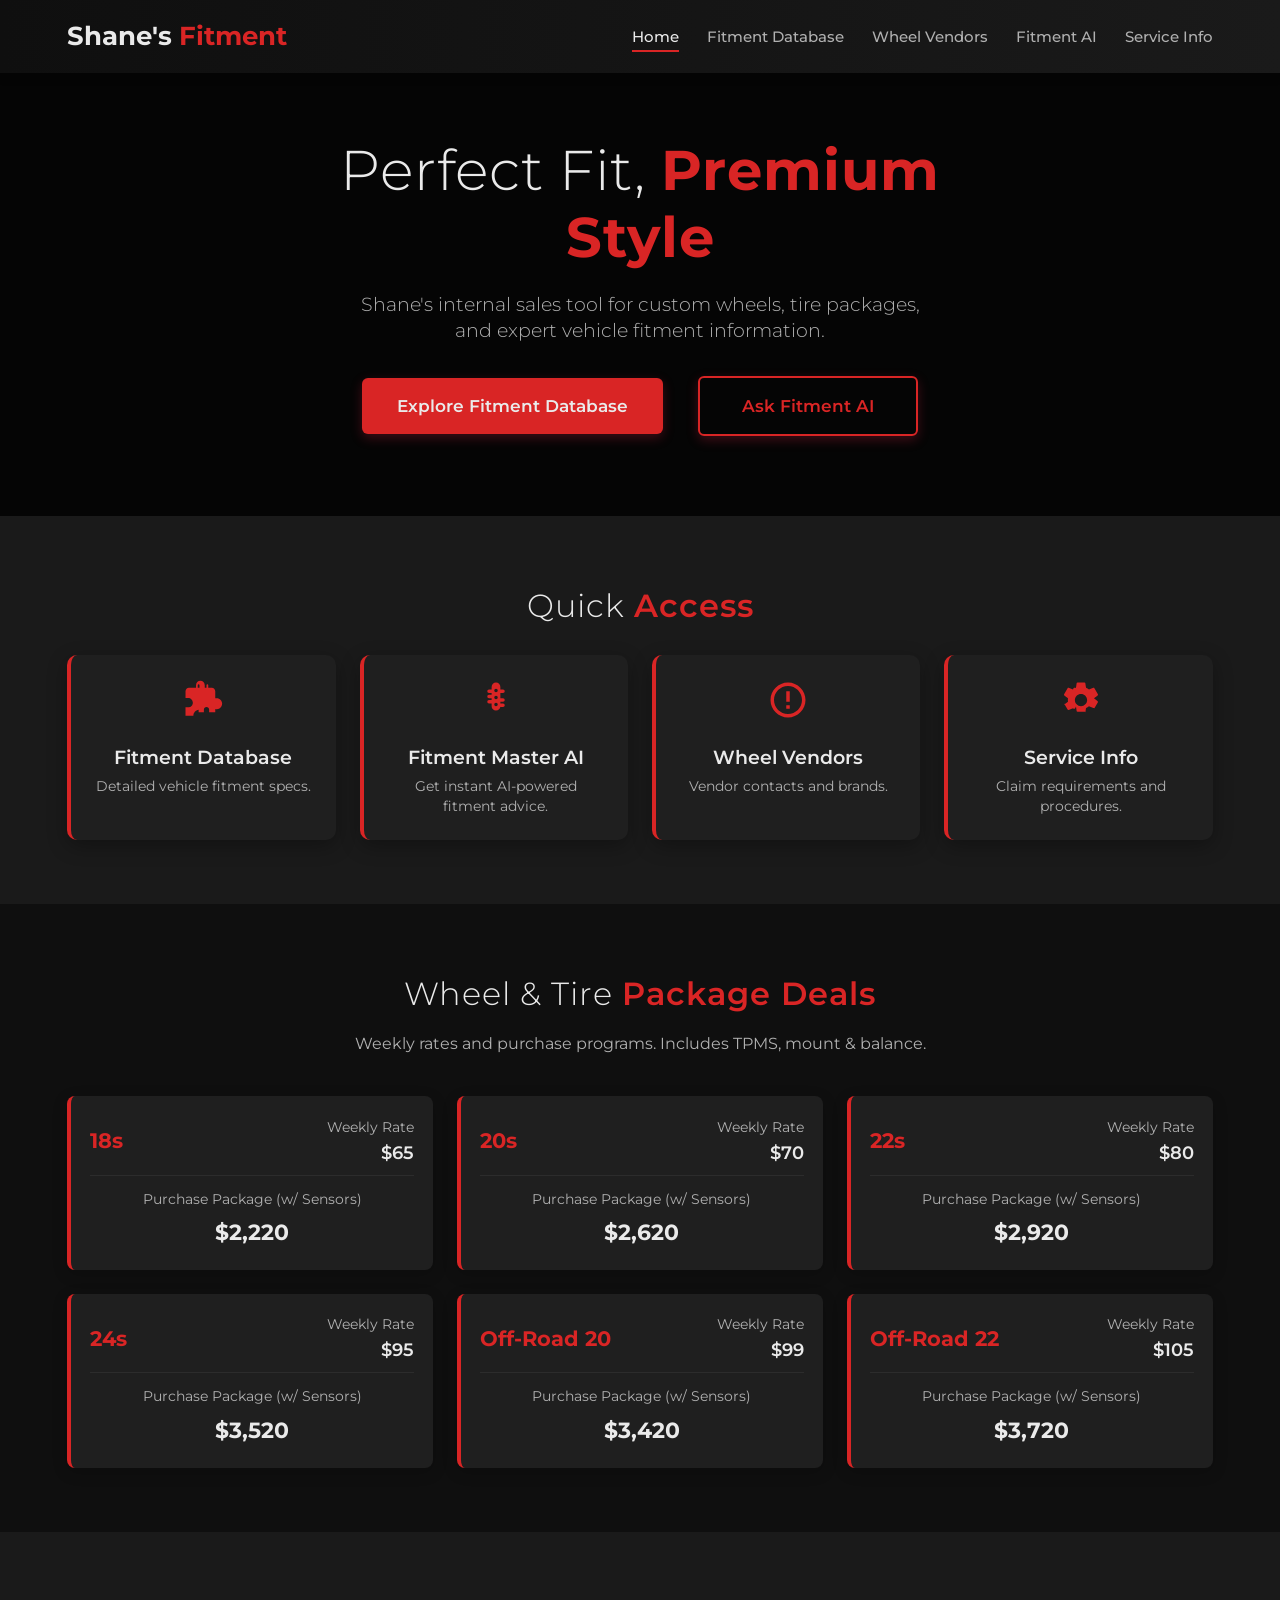
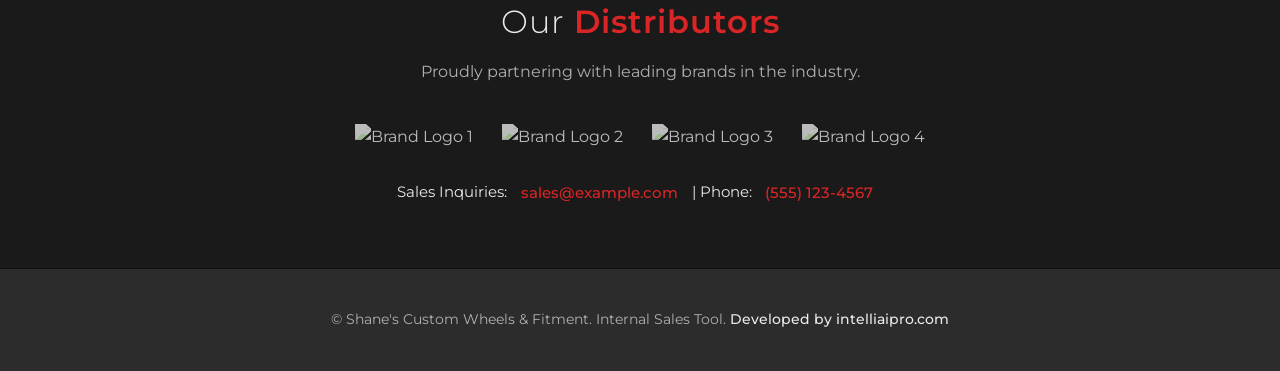
==== index.html @ bfd61de4 "Update index.html" ====
<!DOCTYPE html>
<html lang="en">
<head>
    <meta charset="UTF-8">
    <meta name="viewport" content="width=device-width, initial-scale=1.0">
    <title>Shane's Custom Wheels & Fitment</title>
    <meta name="description" content="Internal tool for Shane's sales team. Quick access to wheel and tire fitment data, package deals, and distributor information.">
    <link href="https://fonts.googleapis.com/css2?family=Montserrat:wght@300;400;500;600;700&display=swap" rel="stylesheet">
<style>
:root {
    --black-primary: #0F0F0F;
    --black-secondary: #1A1A1A;
    --black-tertiary: #2C2C2C;
    --black-card: #1F1F1F;
    --black-hover: #383838;
    --text-primary: #EAEAEA;
    --text-secondary: #B0B0B0;
    --accent-red: #D92525;
    --accent-red-hover: #F04040;
    --overlay-dark: rgba(0, 0, 0, 0.65);
    --spacing-unit: 1rem;
}

* {
    margin: 0;
    padding: 0;
    box-sizing: border-box;
    -webkit-tap-highlight-color: transparent;
}

html {
    scroll-behavior: smooth;
}

body {
    background-color: var(--black-primary);
    color: var(--text-primary);
    font-family: 'Montserrat', 'Segoe UI', sans-serif;
    line-height: 1.6;
    font-size: 18px; /* Increased base font size for mobile */
    padding-bottom: 90px; /* More space for bigger mobile nav */
}

.container {
    width: 92%;
    max-width: 1200px;
    margin: 0 auto;
    padding: 0 var(--spacing-unit);
}

/* --- Enhanced Mobile Navigation --- */
.app-nav {
    display: none;
    background: linear-gradient(to right, var(--black-primary), var(--black-secondary));
    padding: var(--spacing-unit) 0;
    box-shadow: 0 2px 10px rgba(0,0,0,0.3);
    position: sticky;
    top: 0;
    z-index: 1000;
}
.app-nav .container {
    display: flex;
    justify-content: space-between;
    align-items: center;
}
.nav-logo {
    font-size: calc(var(--spacing-unit) * 1.6);
    font-weight: 700;
    color: var(--text-primary);
    text-decoration: none;
}
.nav-logo span {
    color: var(--accent-red);
}
.nav-links a {
    color: var(--text-secondary);
    text-decoration: none;
    margin-left: calc(var(--spacing-unit) * 1.2);
    font-weight: 500;
    padding-bottom: 0.25rem;
    transition: color 0.3s ease, border-color 0.3s ease;
    border-bottom: 2px solid transparent;
    font-size: calc(var(--spacing-unit) * 1);
}
.nav-links a:hover, .nav-links a.active-nav-link {
    color: var(--text-primary);
    border-bottom: 2px solid var(--accent-red);
}

/* Enhanced Mobile Bottom Navigation */
.mobile-bottom-nav {
    position: fixed;
    bottom: 0;
    left: 0;
    right: 0;
    background-color: var(--black-secondary);
    box-shadow: 0 -2px 15px rgba(0,0,0,0.4);
    display: flex;
    justify-content: space-around;
    padding: 0.8rem 0; /* Increased padding */
    z-index: 1000;
}
.mobile-bottom-nav a {
    flex-grow: 1;
    text-align: center;
    padding: 0.8rem 0.2rem; /* Increased padding */
    color: var(--text-secondary);
    text-decoration: none;
    font-size: 0.75rem; /* Increased font size */
    display: flex;
    flex-direction: column;
    align-items: center;
    transition: color 0.2s ease, transform 0.2s ease;
    font-weight: 500;
}
.mobile-bottom-nav a svg {
    width: 28px; /* Increased icon size */
    height: 28px;
    margin-bottom: 0.3rem; /* Increased margin */
    fill: currentColor;
}
.mobile-bottom-nav a.active-nav-link {
    color: var(--accent-red);
    transform: translateY(-2px);
}
.mobile-bottom-nav a:active {
    transform: scale(0.95);
}

/* --- Page Content Wrappers --- */
.page-content {
    display: none;
    animation: fadeInPage 0.5s ease-out;
}
.page-content.active-page {
    display: block;
}
@keyframes fadeInPage {
    from { opacity: 0; transform: translateY(10px); }
    to { opacity: 1; transform: translateY(0); }
}

/* --- Enhanced Page Headers --- */
.page-header-generic {
    padding: calc(var(--spacing-unit) * 2.5) 0 calc(var(--spacing-unit) * 2);
    text-align: center;
    background-color: var(--black-secondary);
    border-bottom: 1px solid var(--black-tertiary);
}
.page-header-generic h1 {
    font-size: calc(var(--spacing-unit) * 2); /* Increased size */
    font-weight: 600;
    margin-bottom: calc(var(--spacing-unit) * 0.8);
    line-height: 1.2;
}
.page-header-generic h1 span { 
    color: var(--accent-red); 
}
.page-header-generic p {
    font-size: calc(var(--spacing-unit) * 1.1); /* Increased size */
    color: var(--text-secondary);
    max-width: 600px;
    margin: 0 auto;
    line-height: 1.5;
}

/* --- Home Page --- */
.hero-section {
    background: var(--overlay-dark);
    color: var(--text-primary);
    text-align: center;
    padding: calc(var(--spacing-unit) * 4) var(--spacing-unit) calc(var(--spacing-unit) * 5);
    position: relative;
    display: flex;
    flex-direction: column;
    align-items: center;
    justify-content: center;
}
.hero-content { 
    position: relative; 
    z-index: 2; 
    max-width: 600px; 
}
.hero-title {
    font-size: calc(var(--spacing-unit) * 2.2); /* Increased */
    font-weight: 300; 
    margin-bottom: calc(var(--spacing-unit) * 1.2);
    letter-spacing: 1px; 
    line-height: 1.2;
}
.hero-title span { 
    font-weight: 700; 
    color: var(--accent-red); 
}
.hero-subtitle {
    font-size: calc(var(--spacing-unit) * 1.1); /* Increased */
    margin-bottom: calc(var(--spacing-unit) * 2);
    color: var(--text-secondary); 
    font-weight: 300;
    line-height: 1.4;
}
.hero-cta-group {
    display: flex;
    flex-direction: column;
    gap: calc(var(--spacing-unit) * 1.2);
    margin-top: calc(var(--spacing-unit) * 1.5);
    align-items: center; 
}
.hero-cta-button {
    background-color: var(--accent-red); 
    color: var(--text-primary);
    padding: calc(var(--spacing-unit) * 1.1) calc(var(--spacing-unit) * 2.2); /* Increased */
    text-decoration: none; 
    border-radius: 6px;
    font-size: calc(var(--spacing-unit) * 1.1); /* Increased */
    font-weight: 600;
    transition: background-color 0.3s ease, transform 0.2s ease;
    display: inline-block; 
    box-shadow: 0 4px 12px rgba(196, 30, 58, 0.3);
    min-width: 250px; /* Increased */
    min-height: 52px; /* Added min height for easier tapping */
    display: flex;
    align-items: center;
    justify-content: center;
}
.hero-cta-button:hover { 
    background-color: var(--accent-red-hover); 
    transform: translateY(-2px); 
}
.hero-cta-button-alt {
    background-color: transparent;
    border: 2px solid var(--accent-red);
    color: var(--accent-red);
}
.hero-cta-button-alt:hover {
    background-color: var(--accent-red);
    color: var(--text-primary);
}

.home-section {
    padding: calc(var(--spacing-unit) * 3) 0; /* Increased */
    background-color: var(--black-primary);
}
.home-section:nth-child(even) { 
    background-color: var(--black-secondary); 
}

.home-section-title {
    text-align: center;
    font-size: calc(var(--spacing-unit) * 1.8); /* Increased */
    font-weight: 300;
    margin-bottom: calc(var(--spacing-unit) * 0.8); 
    color: var(--text-primary);
    letter-spacing: 1px;
}
.home-section-title span { 
    color: var(--accent-red); 
    font-weight: 600; 
}
.home-section-subtitle {
    text-align: center; 
    font-size: calc(var(--spacing-unit) * 1); /* Increased */
    color: var(--text-secondary); 
    max-width: 700px;
    margin: 0 auto calc(var(--spacing-unit) * 2.5) auto; 
    line-height: 1.5;
}

/* Home Page Quick Links Cards Section */
.home-cards-container {
    display: grid;
    grid-template-columns: 1fr; 
    gap: calc(var(--spacing-unit) * 1.2); /* Increased */
    margin-top: calc(var(--spacing-unit) * 1.5);
}
.home-feature-card {
    display: flex;
    flex-direction: column;
    align-items: center;
    text-align: center;
    background-color: var(--black-card);
    padding: calc(var(--spacing-unit) * 1.5); /* Increased */
    border-radius: 10px; /* Increased border radius */
    text-decoration: none;
    color: var(--text-primary);
    box-shadow: 0 6px 20px rgba(0,0,0,0.3); /* Enhanced shadow */
    transition: transform 0.3s ease, box-shadow 0.3s ease;
    border-left: 4px solid var(--accent-red); 
    min-height: 140px; /* Added min height for consistency */
}
.home-feature-card:hover {
    transform: translateY(-6px);
    box-shadow: 0 12px 30px rgba(0,0,0,0.4);
}
.home-card-icon {
    margin-bottom: calc(var(--spacing-unit) * 1); 
}
.home-card-icon svg {
    width: 42px; /* Increased */
    height: 42px;
    fill: var(--accent-red);
}
.home-feature-card h3 {
    font-size: calc(var(--spacing-unit) * 1.15); /* Increased */
    font-weight: 600;
    margin-bottom: calc(var(--spacing-unit) * 0.4);
    line-height: 1.3;
}
.home-feature-card p {
    font-size: calc(var(--spacing-unit) * 0.95); /* Increased */
    color: var(--text-secondary);
    line-height: 1.4;
}

/* --- Mobile-First Package Deals Cards --- */
.package-deals-container {
    display: grid;
    grid-template-columns: 1fr;
    gap: calc(var(--spacing-unit) * 1);
    margin-top: calc(var(--spacing-unit) * 1.5);
}

.package-deal-card {
    background-color: var(--black-card);
    border-radius: 8px;
    padding: calc(var(--spacing-unit) * 1.2);
    box-shadow: 0 4px 15px rgba(0,0,0,0.2);
    border-left: 4px solid var(--accent-red);
    transition: transform 0.2s ease, box-shadow 0.2s ease;
}

.package-deal-card:hover {
    transform: translateY(-2px);
    box-shadow: 0 6px 20px rgba(0,0,0,0.3);
}

.package-deal-header {
    display: flex;
    justify-content: space-between;
    align-items: center;
    margin-bottom: calc(var(--spacing-unit) * 0.8);
    padding-bottom: calc(var(--spacing-unit) * 0.5);
    border-bottom: 1px solid var(--black-tertiary);
}

.package-size {
    font-size: calc(var(--spacing-unit) * 1.3);
    font-weight: 700;
    color: var(--accent-red);
}

.weekly-rate {
    font-size: calc(var(--spacing-unit) * 0.9);
    color: var(--text-secondary);
    text-align: right;
}

.weekly-rate-amount {
    display: block;
    font-size: calc(var(--spacing-unit) * 1.1);
    font-weight: 600;
    color: var(--text-primary);
}

.package-purchase {
    text-align: center;
}

.package-purchase-label {
    font-size: calc(var(--spacing-unit) * 0.85);
    color: var(--text-secondary);
    margin-bottom: calc(var(--spacing-unit) * 0.3);
}

.package-purchase-amount {
    font-size: calc(var(--spacing-unit) * 1.4);
    font-weight: 700;
    color: var(--text-primary);
}

/* --- Mobile-First Vendor Cards --- */
.vendor-cards-container {
    display: grid;
    grid-template-columns: 1fr;
    gap: calc(var(--spacing-unit) * 1);
    margin-top: calc(var(--spacing-unit) * 1.5);
}

.vendor-card {
    background-color: var(--black-card);
    border-radius: 8px;
    padding: calc(var(--spacing-unit) * 1.2);
    box-shadow: 0 4px 15px rgba(0,0,0,0.2);
    border-left: 4px solid var(--accent-red);
    transition: transform 0.2s ease, box-shadow 0.2s ease;
}

.vendor-card:hover {
    transform: translateY(-2px);
    box-shadow: 0 6px 20px rgba(0,0,0,0.3);
}

.vendor-header {
    display: flex;
    justify-content: space-between;
    align-items: flex-start;
    margin-bottom: calc(var(--spacing-unit) * 0.8);
    flex-wrap: wrap;
    gap: calc(var(--spacing-unit) * 0.5);
}

.vendor-name {
    font-size: calc(var(--spacing-unit) * 1.1);
    font-weight: 600;
    color: var(--text-primary);
    flex: 1;
    min-width: 200px;
}

.vendor-phone {
    font-size: calc(var(--spacing-unit) * 0.95);
    font-weight: 500;
    color: var(--accent-red);
    text-decoration: none;
    padding: calc(var(--spacing-unit) * 0.3) calc(var(--spacing-unit) * 0.8);
    background-color: rgba(217, 37, 37, 0.1);
    border-radius: 4px;
    transition: background-color 0.2s ease;
}

.vendor-phone:hover {
    background-color: rgba(217, 37, 37, 0.2);
}

.vendor-brands-label {
    font-size: calc(var(--spacing-unit) * 0.8);
    color: var(--text-secondary);
    margin-bottom: calc(var(--spacing-unit) * 0.4);
    text-transform: uppercase;
    letter-spacing: 0.5px;
    font-weight: 500;
}

.vendor-brands {
    font-size: calc(var(--spacing-unit) * 0.9);
    color: var(--text-primary);
    line-height: 1.5;
    word-break: break-word;
}

/* --- AI Interface Enhancement --- */
.ai-interface-container {
    width: 100%;
    height: 80vh; /* Use most of the viewport height */
    min-height: 600px;
    background-color: var(--black-card);
    border-radius: 12px;
    box-shadow: 0 8px 25px rgba(0,0,0,0.3);
    margin: calc(var(--spacing-unit) * 2) 0;
    overflow: hidden;
    border: 2px solid var(--black-tertiary);
}

.ai-interface-container iframe {
    width: 100%;
    height: 100%;
    border: none;
    border-radius: 10px;
}

.ai-intro {
    text-align: center;
    padding: calc(var(--spacing-unit) * 2);
    background-color: var(--black-secondary);
    margin-bottom: calc(var(--spacing-unit) * 1);
    border-radius: 8px;
}

.ai-intro h2 {
    font-size: calc(var(--spacing-unit) * 1.4);
    margin-bottom: calc(var(--spacing-unit) * 0.8);
    color: var(--accent-red);
}

.ai-intro p {
    font-size: calc(var(--spacing-unit) * 1);
    color: var(--text-secondary);
    line-height: 1.5;
}

/* --- Fitment Database --- */
.fitment-search-container {
    margin: calc(var(--spacing-unit) * 1.5) auto calc(var(--spacing-unit) * 2); 
    max-width: 500px; 
    padding: 0 var(--spacing-unit);
}
.fitment-search-container input[type="text"] {
    width: 100%;
    padding: calc(var(--spacing-unit) * 1) calc(var(--spacing-unit) * 1.2); /* Increased */
    background-color: var(--black-tertiary);
    border: 2px solid var(--black-card); /* Thicker border */
    border-radius: 8px; /* Increased border radius */
    color: var(--text-primary);
    font-size: calc(var(--spacing-unit) * 1); /* Increased */
    outline: none;
    box-shadow: 0 4px 15px rgba(0,0,0,0.2);
    transition: border-color 0.3s ease, box-shadow 0.3s ease;
    min-height: 52px; /* Added min height */
}
.fitment-search-container input[type="text"]:focus {
    border-color: var(--accent-red);
    box-shadow: 0 4px 15px rgba(217, 37, 37, 0.2);
}
.fitment-search-container input[type="text"]::placeholder { 
    color: var(--text-secondary); 
}

.manufacturer-cards-container {
    display: grid;
    grid-template-columns: 1fr; 
    gap: calc(var(--spacing-unit) * 1.2); /* Increased */
    padding: 0 var(--spacing-unit) var(--spacing-unit);
}
.manufacturer-card {
    background-color: var(--black-card);
    border-radius: 8px; /* Increased */
    padding: calc(var(--spacing-unit) * 1.4); /* Increased */
    box-shadow: 0 6px 18px rgba(0,0,0,0.25); /* Enhanced */
    transition: transform 0.2s ease-out, box-shadow 0.2s ease-out;
    border-left: 4px solid var(--accent-red);
    cursor: pointer;
    min-height: 120px; /* Added consistent height */
}
.manufacturer-card:hover {
    transform: translateY(-4px);
    box-shadow: 0 10px 25px rgba(0,0,0,0.35);
}
.manufacturer-card-title {
    font-size: calc(var(--spacing-unit) * 1.3); /* Increased */
    font-weight: 600; 
    margin-bottom: calc(var(--spacing-unit) * 0.4); /* Increased */
    line-height: 1.3;
}
.manufacturer-card-desc {
    font-size: calc(var(--spacing-unit) * 0.95); /* Increased */
    color: var(--text-secondary);
    margin-bottom: calc(var(--spacing-unit) * 0.8); /* Increased */
    line-height: 1.4;
}
.manufacturer-card-tag {
    display: inline-block; 
    background-color: rgba(217, 37, 37, 0.1);
    color: var(--accent-red); 
    padding: 0.4rem 1rem; /* Increased */
    border-radius: 4px;
    font-size: 0.8rem; /* Increased */
    font-weight: 500; 
    text-transform: uppercase;
    letter-spacing: 0.5px;
}
.manufacturer-card.hidden-card { 
    display: none !important; 
}

/* Fitment Detail View */
.fitment-detail-view {
    padding: calc(var(--spacing-unit) * 1.5) 0; 
    background-color: var(--black-primary);
}
.fitment-detail-header {
    display: flex;
    align-items: center;
    margin-bottom: calc(var(--spacing-unit) * 2);
    padding: 0 var(--spacing-unit); 
}
.back-to-list-btn {
    background: none; 
    border: none; 
    color: var(--accent-red);
    font-size: calc(var(--spacing-unit) * 1.8); /* Increased */
    padding: calc(var(--spacing-unit) * 0.8); /* Increased */
    margin-right: calc(var(--spacing-unit) * 0.8); 
    cursor: pointer;
    display: flex; 
    align-items: center; 
    justify-content: center;
    border-radius: 50%;
    transition: background-color 0.3s ease, transform 0.2s ease;
    min-width: 48px; /* Added for easier tapping */
    min-height: 48px;
}
.back-to-list-btn:hover {
    background-color: rgba(217, 37, 37, 0.1);
    transform: scale(1.1);
}
.back-to-list-btn svg {
    width: 28px; /* Increased */
    height: 28px;
    fill: currentColor;
}
.fitment-detail-title {
    font-size: calc(var(--spacing-unit) * 1.6); /* Increased */
    font-weight: 600;
    line-height: 1.3;
}
.fitment-detail-title span { 
    color: var(--accent-red); 
}

/* --- Mobile-First Fitment Table Cards --- */
.fitment-table-container {
    display: grid;
    grid-template-columns: 1fr;
    gap: calc(var(--spacing-unit) * 1);
    padding: 0 var(--spacing-unit);
}

.fitment-vehicle-card {
    background-color: var(--black-card);
    border-radius: 8px;
    padding: calc(var(--spacing-unit) * 1.2);
    box-shadow: 0 4px 15px rgba(0,0,0,0.2);
    border-left: 4px solid var(--accent-red);
    transition: transform 0.2s ease, box-shadow 0.2s ease;
}

.fitment-vehicle-card:hover {
    transform: translateY(-2px);
    box-shadow: 0 6px 20px rgba(0,0,0,0.3);
}

.fitment-vehicle-header {
    display: flex;
    justify-content: space-between;
    align-items: flex-start;
    margin-bottom: calc(var(--spacing-unit) * 0.8);
    flex-wrap: wrap;
    gap: calc(var(--spacing-unit) * 0.5);
}

.fitment-vehicle-name {
    font-size: calc(var(--spacing-unit) * 1.2);
    font-weight: 600;
    color: var(--text-primary);
    flex: 1;
}

.fitment-vehicle-years {
    font-size: calc(var(--spacing-unit) * 0.9);
    color: var(--accent-red);
    background-color: rgba(217, 37, 37, 0.1);
    padding: calc(var(--spacing-unit) * 0.2) calc(var(--spacing-unit) * 0.6);
    border-radius: 4px;
    font-weight: 500;
}

.fitment-specs-grid {
    display: grid;
    grid-template-columns: 1fr 1fr;
    gap: calc(var(--spacing-unit) * 0.8);
    margin-bottom: calc(var(--spacing-unit) * 0.8);
}

.fitment-spec-item {
    display: flex;
    flex-direction: column;
}

.fitment-spec-label {
    font-size: calc(var(--spacing-unit) * 0.75);
    color: var(--text-secondary);
    text-transform: uppercase;
    letter-spacing: 0.5px;
    font-weight: 500;
    margin-bottom: calc(var(--spacing-unit) * 0.2);
}

.fitment-spec-value {
    font-size: calc(var(--spacing-unit) * 0.9);
    color: var(--text-primary);
    font-weight: 500;
}

.fitment-notes {
    margin-top: calc(var(--spacing-unit) * 0.8);
    padding-top: calc(var(--spacing-unit) * 0.8);
    border-top: 1px solid var(--black-tertiary);
}

.fitment-notes-label {
    font-size: calc(var(--spacing-unit) * 0.75);
    color: var(--text-secondary);
    text-transform: uppercase;
    letter-spacing: 0.5px;
    font-weight: 500;
    margin-bottom: calc(var(--spacing-unit) * 0.3);
}

.fitment-notes-text {
    font-size: calc(var(--spacing-unit) * 0.85);
    color: var(--text-primary);
    line-height: 1.4;
    font-style: italic;
}

/* --- Service Page --- */
.content-section { 
    padding: calc(var(--spacing-unit) * 2) 0; /* Increased */
}
.service-requirements {
    background-color: var(--black-card);
    padding: calc(var(--spacing-unit) * 2); /* Increased */
    border-radius: 10px; /* Increased */
    box-shadow: 0 8px 20px rgba(0,0,0,0.25); /* Enhanced */
}
.service-requirements h2 {
    font-size: calc(var(--spacing-unit) * 1.5); /* Increased */
    color: var(--accent-red);
    margin-bottom: calc(var(--spacing-unit) * 1.2); /* Increased */
    border-bottom: 2px solid var(--black-tertiary); /* Thicker border */
    padding-bottom: calc(var(--spacing-unit) * 0.8); /* Increased */
}
.service-requirements ul {
    list-style-type: none;
    padding-left: 0;
    margin-bottom: calc(var(--spacing-unit) * 1.2); /* Increased */
}
.service-requirements ul li {
    margin-bottom: calc(var(--spacing-unit) * 1); /* Increased */
    font-size: calc(var(--spacing-unit) * 1.05); /* Increased */
    line-height: 1.6; /* Increased */
    padding-left: 2em; /* Increased */
    position: relative;
}
.service-requirements ul li::before {
    content: '•';
    color: var(--accent-red);
    font-weight: bold;
    font-size: calc(var(--spacing-unit) * 1.2); /* Increased */
    position: absolute;
    left: 0;
    top: 0;
}
.service-requirements ul ul {
    list-style-type: none;
    padding-left: calc(var(--spacing-unit) * 1.5); /* Increased */
    margin-top: calc(var(--spacing-unit) * 0.8); /* Increased */
}
.service-requirements ul ul li::before {
    content: '-';
    color: var(--text-secondary);
}
.service-requirements strong {
    color: var(--text-primary);
    font-weight: 600;
}
.handwritten-note-header { 
    font-family: 'Comic Sans MS', 'Chalkduster', 'cursive';
    color: #FFD700; 
    font-style: italic;
    font-size: calc(var(--spacing-unit) * 0.95) !important; /* Increased */
    margin-top: calc(var(--spacing-unit) * 0.4);
}
.handwritten-note { 
    font-family: 'Comic Sans MS', 'Chalkduster', 'cursive';
    color: #FFD700;
    font-style: italic;
    font-size: calc(var(--spacing-unit) * 1.05); /* Increased */
}
.important-note {
    margin-top: calc(var(--spacing-unit) * 1.5); /* Increased */
    padding: calc(var(--spacing-unit) * 1.5); /* Increased */
    background-color: rgba(217, 37, 37, 0.1);
    border-left: 4px solid var(--accent-red); /* Thicker border */
    border-radius: 6px; /* Increased */
    text-align: center;
    box-shadow: 0 4px 15px rgba(0,0,0,0.2);
}

.distributor-logos {
    display: flex; 
    flex-wrap: wrap; 
    justify-content: center;
    align-items: center; 
    gap: calc(var(--spacing-unit) * 1.8); /* Increased */
    margin-top: calc(var(--spacing-unit) * 2); /* Increased */
}
.distributor-logos img {
    max-height: 50px; /* Increased */
    max-width: 130px; /* Increased */
    filter: grayscale(70%) brightness(160%); 
    opacity: 0.7;
    transition: filter 0.3s ease, opacity 0.3s ease, transform 0.3s ease;
}
.distributor-logos img:hover { 
    filter: grayscale(0%) brightness(100%); 
    opacity: 1;
    transform: scale(1.05);
}
.distributor-contact {
    text-align: center; 
    margin-top: calc(var(--spacing-unit) * 2); /* Increased */
    font-size: calc(var(--spacing-unit) * 0.95); /* Increased */
    line-height: 1.5;
}
.distributor-contact a { 
    color: var(--accent-red); 
    text-decoration: none; 
    font-weight: 500; 
    padding: calc(var(--spacing-unit) * 0.3) calc(var(--spacing-unit) * 0.6);
    border-radius: 4px;
    transition: background-color 0.3s ease;
}
.distributor-contact a:hover { 
    text-decoration: underline;
    background-color: rgba(217, 37, 37, 0.1);
}

/* Footer */
footer {
    background-color: var(--black-tertiary); 
    color: var(--text-secondary);
    padding: calc(var(--spacing-unit) * 2.5) 0; /* Increased */
    text-align: center;
    font-size: 0.9rem; /* Increased */
    border-top: 1px solid var(--black-primary);
    line-height: 1.5;
}
footer strong { 
    color: var(--text-primary); 
    font-weight: 500; 
}

/* --- Desktop Overrides (min-width: 768px) --- */
@media (min-width: 768px) {
    body {
        padding-bottom: 0; 
        font-size: 16px; /* Standard desktop size */
    }
    .mobile-bottom-nav {
        display: none; 
    }
    .app-nav {
        display: block; 
    }
    .nav-links a { 
        font-size: calc(var(--spacing-unit) * 0.95); 
        margin-left: calc(var(--spacing-unit) * 1.5); 
    }

    .hero-title { 
        font-size: calc(var(--spacing-unit) * 3.5); 
    }
    .hero-subtitle { 
        font-size: calc(var(--spacing-unit) * 1.2); 
    }
    .hero-cta-group { 
        flex-direction: row; 
        justify-content: center; 
    }
    .hero-cta-button { 
        padding: calc(var(--spacing-unit) * 0.9) calc(var(--spacing-unit) * 2.2); 
        font-size: calc(var(--spacing-unit) * 1.05); 
        min-width: 220px;
        min-height: auto;
    }
    .hero-cta-button + .hero-cta-button { 
        margin-left: var(--spacing-unit); 
        margin-top: 0; 
    }

    .home-section { 
        padding: calc(var(--spacing-unit) * 4) 0; 
    } 
    .home-section-title { 
        font-size: calc(var(--spacing-unit) * 2); 
    } 
    .home-section-subtitle { 
        font-size: calc(var(--spacing-unit) * 1); 
    } 
    .home-cards-container { 
        grid-template-columns: repeat(auto-fit, minmax(230px, 1fr)); 
        gap: calc(var(--spacing-unit) * 1.5); 
    }
    .home-feature-card h3 {
        font-size: calc(var(--spacing-unit) * 1.2);
    }
    .home-feature-card p {
        font-size: calc(var(--spacing-unit) * 0.9);
    }

    .package-deals-container {
        grid-template-columns: repeat(auto-fit, minmax(280px, 1fr));
        gap: calc(var(--spacing-unit) * 1.5);
    }

    .vendor-cards-container {
        grid-template-columns: repeat(auto-fit, minmax(350px, 1fr));
        gap: calc(var(--spacing-unit) * 1.5);
    }

    .page-header-generic h1 { 
        font-size: calc(var(--spacing-unit) * 2.5); 
    }

    .manufacturer-cards-container {
        grid-template-columns: repeat(auto-fit, minmax(280px, 1fr)); 
        gap: calc(var(--spacing-unit) * 1.5);
    }
    .manufacturer-card { 
        padding: calc(var(--spacing-unit) * 1.5); 
    }

    .fitment-table-container {
        grid-template-columns: repeat(auto-fill, minmax(400px, 1fr));
        gap: calc(var(--spacing-unit) * 1.5);
    }

    .service-requirements h2 { 
        font-size: calc(var(--spacing-unit) * 1.8); 
    }
    .service-requirements ul li { 
        font-size: calc(var(--spacing-unit) * 1); 
    }

    .ai-interface-container {
        height: 85vh;
        min-height: 700px;
    }
}

@media print {
    body { 
        background-color: white; 
        color: black !important; 
        padding-bottom: 0; 
        font-size: 12pt;
    }
    .app-nav, .mobile-bottom-nav, .hero-section, footer, .back-to-list-btn, .fitment-search-container, .home-cards-container, .ai-interface-container { 
        display: none !important; 
    }
    .page-content.active-page { 
        display: block !important; 
    }
    .home-section, .fitment-detail-view, .content-section { 
        background-color: white !important; 
        padding: var(--spacing-unit) 0; 
    }
    .page-header-generic { 
        background-color: white !important; 
        border-bottom: 1px solid #ccc; 
        color: black !important; 
    }
    .page-header-generic h1, .page-header-generic h1 span, .page-header-generic p {
        color: black !important;
    }
    .package-deal-card, .vendor-card, .fitment-vehicle-card {
        background-color: white !important;
        border: 1px solid #ccc;
        box-shadow: none;
        margin-bottom: 1rem;
    }
    .package-size, .vendor-phone, .fitment-vehicle-years {
        color: black !important;
        background-color: #f0f0f0 !important;
    }
    .home-section-title, .home-section-subtitle, .fitment-detail-title, .fitment-detail-title span,
    .service-requirements h2, .service-requirements ul li, .service-requirements strong { 
        color: black !important; 
        text-align: left; 
    }
    .home-section-title span, .fitment-detail-title span, .service-requirements h2 { 
        color: black !important; 
    } 
    .service-requirements ul li::before { 
        color: black !important;
    }
    .service-requirements ul ul li::before { 
        color: #555 !important;
    }
    .handwritten-note, .handwritten-note-header { 
        color: #444 !important; 
        font-style: normal; 
    } 
    .important-note { 
        background-color: #eee !important; 
        border-left-color: #888 !important; 
    }
    .distributor-logos img { 
        filter: none; 
        opacity: 1;
    }
}
</style>
</head>
<body>

    <!-- Top Navigation (Desktop) -->
    <nav class="app-nav">
        <div class="container">
            <a href="#" class="nav-logo" data-page="home-page">Shane's <span>Fitment</span></a>
            <div class="nav-links">
                <a href="#" data-page="home-page" class="active-nav-link">Home</a>
                <a href="#" data-page="fitment-page">Fitment Database</a>
                <a href="#" data-page="vendors-page">Wheel Vendors</a>
                <a href="#" data-page="ai-page">Fitment AI</a>
                <a href="#" data-page="service-page">Service Info</a>
            </div>
        </div>
    </nav>

    <!-- Home Page Content -->
    <div id="home-page" class="page-content active-page">
        <section class="hero-section">
            <div class="hero-content">
                <h1 class="hero-title">Perfect Fit, <span>Premium Style</span></h1>
                <p class="hero-subtitle">Shane's internal sales tool for custom wheels, tire packages, and expert vehicle fitment information.</p>
                <div class="hero-cta-group">
                    <a href="#" class="hero-cta-button" data-page="fitment-page">Explore Fitment Database</a>
                    <a href="#" class="hero-cta-button hero-cta-button-alt" data-page="ai-page">Ask Fitment AI</a>
                </div>
            </div>
        </section>

        <section class="home-section" id="home-quick-links-section">
            <div class="container">
                <h2 class="home-section-title">Quick <span>Access</span></h2>
                <div class="home-cards-container">
                    <a href="#" data-page="fitment-page" class="home-feature-card">
                        <div class="home-card-icon">
                            <svg viewBox="0 0 24 24"><path d="M20.5 11H19V7c0-1.1-.9-2-2-2h-4V3.5C13 2.12 11.88 1 10.5 1S8 2.12 8 3.5V5H4c-1.1 0-1.99.9-1.99 2v3.8H3.5c1.49 0 2.7 1.21 2.7 2.7s-1.21 2.7-2.7 2.7H2V21h4.5c0-1.71 1.29-3.14 3-3.43V19h3v-1.5c0-.83.67-1.5 1.5-1.5s1.5.67 1.5 1.5V19h3.5v-1.82A2.73 2.73 0 0020.5 11zM11 5H9V3.5c0-.28.22-.5.5-.5s.5.22.5.5V5zm5 0h-2V3.5c0-.28.22-.5.5-.5s.5.22.5.5V5z"/></svg>
                        </div>
                        <h3>Fitment Database</h3>
                        <p>Detailed vehicle fitment specs.</p>
                    </a>
                    <a href="#" data-page="ai-page" class="home-feature-card">
                        <div class="home-card-icon">
                             <svg xmlns="http://www.w3.org/2000/svg" viewBox="0 0 24 24">
                                <path d="M12 2a2.5 2.5 0 00-2.5 2.5V6H8a1 1 0 000 2h1.5v1H8a1 1 0 000 2h1.5v1H8a1 1 0 000 2h1.5v1.5a2.5 2.5 0 005 0V16H16a1 1 0 000-2h-1.5v-1H16a1 1 0 000-2h-1.5V8H16a1 1 0 000-2h-1.5V4.5A2.5 2.5 0 0012 2zm0 13.5a1 1 0 110-2 1 1 0 010 2zm0-4a1 1 0 110-2 1 1 0 010 2zm0-4a1 1 0 110-2 1 1 0 010 2z"/>
                            </svg>
                        </div>
                        <h3>Fitment Master AI</h3>
                        <p>Get instant AI-powered fitment advice.</p>
                    </a>
                    <a href="#" data-page="vendors-page" class="home-feature-card">
                         <div class="home-card-icon">
                             <svg viewBox="0 0 24 24"><path d="M12 2C6.48 2 2 6.48 2 12s4.48 10 10 10 10-4.48 10-10S17.52 2 12 2zm0 18c-4.41 0-8-3.59-8-8s3.59-8 8-8 8 3.59 8 8-3.59 8-8 8zm-1-13h2v6h-2zm0 8h2v2h-2z"/></svg>
                        </div>
                        <h3>Wheel Vendors</h3>
                        <p>Vendor contacts and brands.</p>
                    </a>
                     <a href="#" data-page="service-page" class="home-feature-card">
                         <div class="home-card-icon">
                             <svg viewBox="0 0 24 24"><path d="M19.43 12.98c.04-.32.07-.64.07-.98s-.03-.66-.07-.98l2.11-1.65c.19-.15.24-.42.12-.64l-2-3.46c-.12-.22-.39-.3-.61-.22l-2.49 1c-.52-.4-1.08-.73-1.69-.98l-.38-2.65C14.46 2.18 14.25 2 14 2h-4c-.25 0-.46.18-.49.42l-.38 2.65c-.61.25-1.17-.59-1.69.98l-2.49-1c-.23-.09-.49 0-.61.22l-2 3.46c-.13.22-.07.49.12.64l2.11 1.65c-.04.32-.07.65-.07.98s.03.66.07.98l-2.11 1.65c-.19-.15-.24-.42-.12-.64l2 3.46c.12.22.39.3.61.22l2.49-1c.52.4 1.08.73 1.69-.98l.38 2.65c.03.24.24.42.49.42h4c.25 0 .46-.18.49.42l.38-2.65c.61-.25 1.17-.59 1.69-.98l2.49 1c.23.09.49 0 .61.22l2-3.46c.12-.22-.07-.49-.12-.64l-2.11-1.65zM12 15.5c-1.93 0-3.5-1.57-3.5-3.5s1.57-3.5 3.5-3.5 3.5 1.57 3.5 3.5-1.57 3.5-3.5 3.5z"/></svg>
                        </div>
                        <h3>Service Info</h3>
                        <p>Claim requirements and procedures.</p>
                    </a>
                </div>
            </div>
        </section>

        <section class="home-section" id="home-package-deals-section">
            <div class="container">
                <h2 class="home-section-title">Wheel & Tire <span>Package Deals</span></h2>
                <p class="home-section-subtitle">Weekly rates and purchase programs. Includes TPMS, mount & balance.</p>
                <div class="package-deals-container">
                    <div class="package-deal-card">
                        <div class="package-deal-header">
                            <div class="package-size">18s</div>
                            <div class="weekly-rate">
                                Weekly Rate
                                <span class="weekly-rate-amount">$65</span>
                            </div>
                        </div>
                        <div class="package-purchase">
                            <div class="package-purchase-label">Purchase Package (w/ Sensors)</div>
                            <div class="package-purchase-amount">$2,220</div>
                        </div>
                    </div>
                    <div class="package-deal-card">
                        <div class="package-deal-header">
                            <div class="package-size">20s</div>
                            <div class="weekly-rate">
                                Weekly Rate
                                <span class="weekly-rate-amount">$70</span>
                            </div>
                        </div>
                        <div class="package-purchase">
                            <div class="package-purchase-label">Purchase Package (w/ Sensors)</div>
                            <div class="package-purchase-amount">$2,620</div>
                        </div>
                    </div>
                    <div class="package-deal-card">
                        <div class="package-deal-header">
                            <div class="package-size">22s</div>
                            <div class="weekly-rate">
                                Weekly Rate
                                <span class="weekly-rate-amount">$80</span>
                            </div>
                        </div>
                        <div class="package-purchase">
                            <div class="package-purchase-label">Purchase Package (w/ Sensors)</div>
                            <div class="package-purchase-amount">$2,920</div>
                        </div>
                    </div>
                    <div class="package-deal-card">
                        <div class="package-deal-header">
                            <div class="package-size">24s</div>
                            <div class="weekly-rate">
                                Weekly Rate
                                <span class="weekly-rate-amount">$95</span>
                            </div>
                        </div>
                        <div class="package-purchase">
                            <div class="package-purchase-label">Purchase Package (w/ Sensors)</div>
                            <div class="package-purchase-amount">$3,520</div>
                        </div>
                    </div>
                    <div class="package-deal-card">
                        <div class="package-deal-header">
                            <div class="package-size">Off-Road 20</div>
                            <div class="weekly-rate">
                                Weekly Rate
                                <span class="weekly-rate-amount">$99</span>
                            </div>
                        </div>
                        <div class="package-purchase">
                            <div class="package-purchase-label">Purchase Package (w/ Sensors)</div>
                            <div class="package-purchase-amount">$3,420</div>
                        </div>
                    </div>
                    <div class="package-deal-card">
                        <div class="package-deal-header">
                            <div class="package-size">Off-Road 22</div>
                            <div class="weekly-rate">
                                Weekly Rate
                                <span class="weekly-rate-amount">$105</span>
                            </div>
                        </div>
                        <div class="package-purchase">
                            <div class="package-purchase-label">Purchase Package (w/ Sensors)</div>
                            <div class="package-purchase-amount">$3,720</div>
                        </div>
                    </div>
                </div>
            </div>
        </section>

        <section class="home-section" id="distributor-info-section">
            <div class="container">
                <h2 class="home-section-title">Our <span>Distributors</span></h2>
                <p class="home-section-subtitle">Proudly partnering with leading brands in the industry.</p>
                <div class="distributor-logos">
                    <img src="https://via.placeholder.com/120x45/333333/FFFFFF?text=Brand+1" alt="Brand Logo 1">
                    <img src="https://via.placeholder.com/120x45/333333/FFFFFF?text=Brand+2" alt="Brand Logo 2">
                    <img src="https://via.placeholder.com/120x45/333333/FFFFFF?text=Brand+3" alt="Brand Logo 3">
                    <img src="https://via.placeholder.com/120x45/333333/FFFFFF?text=Brand+4" alt="Brand Logo 4">
                </div>
                <div class="distributor-contact">
                    <p>Sales Inquiries: <a href="mailto:sales@example.com">sales@example.com</a> | Phone: <a href="tel:5551234567">(555) 123-4567</a></p>
                </div>
            </div>
        </section>
    </div>

    <!-- Fitment AI Page Content -->
    <div id="ai-page" class="page-content">
        <header class="page-header-generic">
            <div class="container">
                <h1>Fitment Master <span>AI</span></h1>
                <p>Get instant, expert wheel and tire fitment advice powered by AI</p>
            </div>
        </header>
        <div class="container content-section">
            <div class="ai-intro">
                <h2>Ask Shane's Fitment Expert AI</h2>
                <p>Get instant answers about wheel fitment, tire sizes, offset recommendations, and compatibility questions. Simply type your question below!</p>
            </div>
            <div class="ai-interface-container">
                <iframe 
                    src="https://embed.pickaxeproject.com/axe?id=Shane_s_AI_Fitment_Specialist_9GY64&mode=embed_gold&host=beta&theme=custom&opacity=100&font_family=Montserrat&font_color=%23EAEAEA&background_color=%23191919&input_background_color=%232C2C2C&input_font_color=%23EAEAEA&button_background_color=%23D92525&button_font_color=%23FFFFFF&chat_bubble_background_color=%231F1F1F&chat_bubble_font_color=%23EAEAEA"
                    frameborder="0"
                    style="overflow: hidden; transition: height 0.5s ease;"
                    width="100%"
                    height="100%">
                </iframe>
            </div>
        </div>
    </div>

    <!-- Fitment Page Content -->
    <div id="fitment-page" class="page-content">
        <header class="page-header-generic fitment-page-header">
            <div class="container">
                <h1>Vehicle <span>Fitment</span> Database</h1>
                <p>Quick reference for sales. Select a manufacturer.</p>
            </div>
        </header>
        <div class="fitment-search-container">
            <input type="text" id="manufacturer-search-input" placeholder="Search Manufacturers (e.g., Ford)...">
        </div>
        <div class="manufacturer-cards-container" id="manufacturer-cards-list">
            <!-- Manufacturer cards will be dynamically inserted here by JavaScript -->
        </div>
        <div id="fitment-detail-section-wrapper" class="page-content" style="display: none;"> 
            <div class="container fitment-detail-view">
                <header class="fitment-detail-header">
                    <button class="back-to-list-btn" id="back-to-mfg-list-btn" aria-label="Back to manufacturer list">
                        <svg viewBox="0 0 24 24"><path d="M15.41 7.41L14 6l-6 6 6 6 1.41-1.41L10.83 12z"/></svg>
                    </button>
                    <h2 class="fitment-detail-title" id="fitment-detail-manufacturer-name"><span>Manufacturer</span> Fitment</h2>
                </header>
                <div class="fitment-table-container" id="fitment-detail-table-container">
                    <!-- Fitment cards will be dynamically inserted here -->
                </div>
            </div>
        </div>
    </div>

    <!-- Wheel Vendors Page Content -->
    <div id="vendors-page" class="page-content">
        <header class="page-header-generic">
            <div class="container">
                <h1>Wheel Vendor <span>Contact List</span></h1>
                <p>Quick reference for vendor information and brands they carry.</p>
            </div>
        </header>
        <div class="container content-section">
            <div class="vendor-cards-container" id="vendor-cards-container">
                <!-- Vendor cards will be dynamically inserted here by JavaScript -->
            </div>
        </div>
    </div>

    <!-- Service Page Content -->
    <div id="service-page" class="page-content">
        <header class="page-header-generic">
            <div class="container">
                <h1>BMS <span>Claim Requirements</span></h1>
                <p class="handwritten-note-header">(BMS Requires: 2 Written Forms, one Payment History). Send Email to Logan/Heather.</p>
            </div>
        </header>
        <div class="container content-section">
            <div class="service-requirements">
                <h2>Claim Checklist:</h2>
                <ul>
                    <li>BMS Waivers fully filled out
                        <ul><li>Including Tread Depth</li></ul>
                    </li>
                    <li>$1,000 Tire & Wheel Guarantee Form</li>
                    <li>Rental Purchase Agreement
                        <ul><li><strong>STOCK NUMBERS MUST MATCH INVENTORY REPORT</strong></li></ul>
                    </li>
                    <li>Inventory Report
                        <ul>
                            <li>NOTATION OF DAMAGED TIRE</li>
                            <li>Swap/Service needs to be done <strong>after NOT before</strong> printing of Inventory Report</li>
                        </ul>
                    </li>
                    <li>Customer Payment History
                        <ul><li><strong>MAKE SURE CUSTOMER IS CURRENT</strong></li></ul>
                    </li>
                    <li>Photos of damaged tires
                        <ul><li>IF WE ARE CLAIMING MORE THAN ONE THEY ALL HAVE TO BE IN A PICTURE TOGETHER</li></ul>
                    </li>
                </ul>
                <p class="important-note handwritten-note"><strong>Important: CHECK PAYMENT HISTORY FIRST!</strong></p>
            </div>
        </div>
    </div>

    <!-- Bottom Navigation (Mobile) -->
    <nav class="mobile-bottom-nav">
        <a href="#" data-page="home-page" class="active-nav-link">
            <svg viewBox="0 0 24 24"><path d="M10 20v-6h4v6h5v-8h3L12 3 2 12h3v8z"/></svg>
            Home
        </a>
        <a href="#" data-page="fitment-page">
            <svg viewBox="0 0 24 24"><path d="M20.5 11H19V7c0-1.1-.9-2-2-2h-4V3.5C13 2.12 11.88 1 10.5 1S8 2.12 8 3.5V5H4c-1.1 0-1.99.9-1.99 2v3.8H3.5c1.49 0 2.7 1.21 2.7 2.7s-1.21 2.7-2.7 2.7H2V21h4.5c0-1.71 1.29-3.14 3-3.43V19h3v-1.5c0-.83.67-1.5 1.5-1.5s1.5.67 1.5 1.5V19h3.5v-1.82A2.73 2.73 0 0020.5 11zM11 5H9V3.5c0-.28.22-.5.5-.5s.5.22.5.5V5zm5 0h-2V3.5c0-.28.22-.5.5-.5s.5.22.5.5V5z"/></svg>
            Fitment
        </a>
         <a href="#" data-page="vendors-page">
            <svg viewBox="0 0 24 24"><path d="M12 2C6.48 2 2 6.48 2 12s4.48 10 10 10 10-4.48 10-10S17.52 2 12 2zm0 18c-4.41 0-8-3.59-8-8s3.59-8 8-8 8 3.59 8 8-3.59 8-8 8zm-1-13h2v6h-2zm0 8h2v2h-2z"/></svg>
            Vendors
        </a>
         <a href="#" data-page="ai-page">
            <svg xmlns="http://www.w3.org/2000/svg" viewBox="0 0 24 24"><path d="M12 2a2.5 2.5 0 00-2.5 2.5V6H8a1 1 0 000 2h1.5v1H8a1 1 0 000 2h1.5v1H8a1 1 0 000 2h1.5v1.5a2.5 2.5 0 005 0V16H16a1 1 0 000-2h-1.5v-1H16a1 1 0 000-2h-1.5V8H16a1 1 0 000-2h-1.5V4.5A2.5 2.5 0 0012 2zm0 13.5a1 1 0 110-2 1 1 0 010 2zm0-4a1 1 0 110-2 1 1 0 010 2zm0-4a1 1 0 110-2 1 1 0 010 2z"/></svg>
            AI
        </a>
        <a href="#" data-page="service-page">
             <svg viewBox="0 0 24 24"><path d="M19.43 12.98c.04-.32.07-.64.07-.98s-.03-.66-.07-.98l2.11-1.65c.19-.15.24-.42.12-.64l-2-3.46c-.12-.22-.39-.3-.61-.22l-2.49 1c-.52-.4-1.08-.73-1.69-.98l-.38-2.65C14.46 2.18 14.25 2 14 2h-4c-.25 0-.46.18-.49.42l-.38 2.65c-.61.25-1.17-.59-1.69.98l-2.49-1c-.23-.09-.49 0-.61.22l-2 3.46c-.13.22-.07.49.12.64l2.11 1.65c-.04.32-.07.65-.07.98s.03.66.07.98l-2.11 1.65c-.19-.15-.24-.42-.12-.64l2 3.46c.12.22.39.3.61.22l2.49-1c.52.4 1.08.73 1.69-.98l.38 2.65c.03.24.24.42.49.42h4c.25 0 .46-.18.49.42l.38-2.65c.61-.25 1.17-.59 1.69-.98l2.49 1c.23.09.49 0 .61.22l2-3.46c.12-.22-.07-.49-.12-.64l-2.11-1.65zM12 15.5c-1.93 0-3.5-1.57-3.5-3.5s1.57-3.5 3.5-3.5 3.5 1.57 3.5 3.5-1.57 3.5-3.5 3.5z"/></svg>
            Service
        </a>
    </nav>

    <footer>
        <div class="container">
            <p>© <span id="current-year"></span> Shane's Custom Wheels & Fitment. Internal Sales Tool. <strong>Developed by intelliaipro.com</strong></p>
        </div>
    </footer>

<script>
document.addEventListener('DOMContentLoaded', () => {
    // --- Data ---
    const fitmentData = {
        chevrolet: {
            name: "Chevrolet", searchTerms: "chevrolet chevy gm general motors", description: "Silverado, Tahoe, Equinox, etc.", tag: "US Domestic",
            vehicles: [
                { vehicle: "Silverado 1500", years: "Recent", lugPattern: "6x139.7", cb: "78.1mm", thread: "M14x1.5", offset: "+18 to +31", notes: "Verify year for changes." },
                { vehicle: "Tahoe", years: "Recent", lugPattern: "6x139.7", cb: "78.1mm", thread: "M14x1.5", offset: "+20 to +30", notes: "" },
                { vehicle: "Equinox", years: "2018+", lugPattern: "5x115", cb: "70.3mm", thread: "M12x1.5", offset: "+40 to +50", notes: "Older 5x120/5x105" },
                { vehicle: "Suburban", years: "Recent", lugPattern: "6x139.7", cb: "78.1mm", thread: "M14x1.5", offset: "+20 to +30", notes: "" },
                { vehicle: "Colorado", years: "2015+", lugPattern: "6x120", cb: "66.9mm", thread: "M12x1.5", offset: "+28 to +33", notes: "" },
                { vehicle: "Traverse", years: "2018+", lugPattern: "6x120", cb: "74.1mm", thread: "M14x1.5", offset: "+45 to +52", notes: "Older 6x132" },
                { vehicle: "Camaro", years: "2016+", lugPattern: "5x120", cb: "66.9mm", thread: "M14x1.5", offset: "Varies", notes: "Check specific model" },
                { vehicle: "Malibu", years: "2016+", lugPattern: "5x115", cb: "70.3mm", thread: "M12x1.5", offset: "+40 to +50", notes: "" },
                { vehicle: "Blazer", years: "2019+", lugPattern: "6x120", cb: "67.1mm", thread: "M14x1.5", offset: "+45 to +52", notes: "" },
                { vehicle: "Trailblazer", years: "2021+", lugPattern: "5x115", cb: "70.3mm", thread: "M12x1.5", offset: "+40 to +45", notes: "" },
            ]
        },
        ford: {
            name: "Ford", searchTerms: "ford", description: "F-150, Explorer, Mustang, etc.", tag: "US Domestic",
            vehicles: [
                { vehicle: "F-150", years: "2015+", lugPattern: "6x135", cb: "87.1mm", thread: "M14x1.5", offset: "+30 to +44", notes: "Raptor different" },
                { vehicle: "Explorer", years: "2020+", lugPattern: "5x114.3", cb: "67.1mm", thread: "M14x1.5", offset: "+40 to +50", notes: "Older can be 5x114.3 w/ 70.5mm CB" },
                { vehicle: "Mustang", years: "2015+", lugPattern: "5x114.3", cb: "70.5mm", thread: "M14x1.5", offset: "Varies", notes: "Check specific model" },
                { vehicle: "Expedition", years: "2018+", lugPattern: "6x135", cb: "87.1mm", thread: "M14x1.5", offset: "+30 to +44", notes: "" },
                { vehicle: "Edge", years: "2015+", lugPattern: "5x108", cb: "63.4mm", thread: "M12x1.5", offset: "+45 to +55", notes: "" },
                { vehicle: "Ranger", years: "2019+", lugPattern: "6x139.7", cb: "93.1mm", thread: "M12x1.5", offset: "+50 to +55", notes: "" },
                { vehicle: "Escape", years: "2020+", lugPattern: "5x108", cb: "63.4mm", thread: "M12x1.5", offset: "+45 to +52", notes: "" },
                { vehicle: "Bronco", years: "2021+", lugPattern: "6x139.7", cb: "93.1mm", thread: "M12x1.5", offset: "Varies", notes: "Bronco Sport 5x108" },
                { vehicle: "Fusion", years: "2013-2020", lugPattern: "5x108", cb: "63.4mm", thread: "M12x1.5", offset: "+45 to +55", notes: "" },
                { vehicle: "Maverick", years: "2022+", lugPattern: "5x108", cb: "63.4mm", thread: "M12x1.5", offset: "+35 to +45", notes: "" },
            ]
        },
        dodge_ram: {
            name: "Dodge/RAM", searchTerms: "dodge ram chrysler jeep mopar", description: "Ram 1500, Charger, Durango, etc.", tag: "US Domestic",
            vehicles: [
                { vehicle: "Ram 1500", years: "2019+", lugPattern: "6x139.7", cb: "77.8mm", thread: "M14x1.5", offset: "+19", notes: "Classic/Older 5x139.7" },
                { vehicle: "Charger", years: "Recent", lugPattern: "5x115", cb: "71.5mm", thread: "M14x1.5", offset: "Varies", notes: "" },
                { vehicle: "Durango", years: "2011+", lugPattern: "5x127", cb: "71.5mm", thread: "M14x1.5", offset: "+30 to +50", notes: "" },
                { vehicle: "Challenger", years: "Recent", lugPattern: "5x115", cb: "71.5mm", thread: "M14x1.5", offset: "Varies", notes: "" },
                { vehicle: "Grand Caravan", years: "2008-2020", lugPattern: "5x127", cb: "71.5mm", thread: "M12x1.5", offset: "+40", notes: "" },
                { vehicle: "Ram 2500/3500", years: "Recent", lugPattern: "8x165.1", cb: "Varies, e.g. 121.3mm", thread: "9/16-18 or M14x1.5", offset: "Varies", notes: "Verify year/thread/CB" },
                { vehicle: "Journey", years: "2009-2020", lugPattern: "5x127", cb: "71.5mm", thread: "M12x1.5", offset: "+40", notes: "" },
                { vehicle: "Jeep Wrangler (JL)", years: "2018+", lugPattern: "5x127", cb: "71.5mm", thread: "M14x1.5", offset: "+30 to +45", notes: "" },
                { vehicle: "Jeep Grand Cherokee (WK2)", years: "2011-2021", lugPattern: "5x127", cb: "71.5mm", thread: "M14x1.5", offset: "+35 to +50", notes: "Newer WL different" },
                { vehicle: "Ram ProMaster City", years: "Recent", lugPattern: "5x98", cb: "58.1mm", thread: "M12x1.25", offset: "+35 to +40", notes: "" },
            ]
        },
        nissan_infiniti: {
            name: "Nissan / Infiniti", searchTerms: "nissan infiniti", description: "Altima, Titan, Q50, QX80, etc.", tag: "Japanese Import",
            vehicles: [
                { vehicle: "Altima", years: "Recent", lugPattern: "5x114.3", cb: "66.1mm", thread: "M12x1.25", offset: "+40 to +50", notes: "" },
                { vehicle: "Titan", years: "Recent", lugPattern: "6x139.7", cb: "77.8mm", thread: "M14x1.5", offset: "+18 to +25", notes: "XD model varies" },
                { vehicle: "Infiniti Q50", years: "Recent", lugPattern: "5x114.3", cb: "66.1mm", thread: "M12x1.25", offset: "+40 to +50", notes: "" },
                { vehicle: "Infiniti QX80", years: "Recent", lugPattern: "6x139.7", cb: "77.8mm", thread: "M14x1.5", offset: "+20 to +30", notes: "" },
                { vehicle: "Frontier", years: "2022+", lugPattern: "6x114.3", cb: "66.1mm", thread: "M12x1.25", offset: "+30 to +45", notes: "Older was 6x139.7 for some gens" },
                { vehicle: "Pathfinder", years: "2022+", lugPattern: "5x114.3", cb: "66.1mm", thread: "M14x1.5", offset: "+40 to +50", notes: "Older gens were 6x114.3" },
                { vehicle: "Maxima", years: "Recent", lugPattern: "5x114.3", cb: "66.1mm", thread: "M12x1.25", offset: "+45 to +55", notes: "" },
                { vehicle: "Rogue", years: "Recent", lugPattern: "5x114.3", cb: "66.1mm", thread: "M12x1.25", offset: "+35 to +45", notes: "" },
                { vehicle: "Murano", years: "Recent", lugPattern: "5x114.3", cb: "66.1mm", thread: "M12x1.25", offset: "+40 to +50", notes: "" },
                { vehicle: "Armada", years: "Recent", lugPattern: "6x139.7", cb: "77.8mm", thread: "M14x1.5", offset: "+20 to +30", notes: "" },
            ]
        },
        toyota_lexus: {
            name: "Toyota / Lexus", searchTerms: "toyota lexus scion", description: "Tacoma, Camry, RX350, IS250, etc.", tag: "Japanese Import",
            vehicles: [
                { vehicle: "Tacoma", years: "Recent", lugPattern: "6x139.7", cb: "106.1mm", thread: "M12x1.5", offset: "+5 to +30", notes: "" },
                { vehicle: "Camry", years: "Recent", lugPattern: "5x114.3", cb: "60.1mm", thread: "M12x1.5", offset: "+35 to +45", notes: "" },
                { vehicle: "Lexus RX", years: "Recent", lugPattern: "5x114.3", cb: "60.1mm", thread: "M12x1.5", offset: "+30 to +40", notes: "" },
                { vehicle: "Lexus IS", years: "Recent", lugPattern: "5x114.3", cb: "60.1mm", thread: "M12x1.5", offset: "+35 to +45", notes: "" },
                { vehicle: "4Runner", years: "Recent", lugPattern: "6x139.7", cb: "106.1mm", thread: "M12x1.5", offset: "+5 to +25", notes: "" },
                { vehicle: "Highlander", years: "Recent", lugPattern: "5x114.3", cb: "60.1mm", thread: "M12x1.5", offset: "+30 to +40", notes: "" },
                { vehicle: "Tundra", years: "2022+", lugPattern: "6x139.7", cb: "95.1mm", thread: "M14x1.5", offset: "+18 to +60", notes: "Older 5x150" },
                { vehicle: "Sequoia", years: "2023+", lugPattern: "6x139.7", cb: "95.1mm", thread: "M14x1.5", offset: "+18 to +60", notes: "Older 5x150" },
                { vehicle: "RAV4", years: "Recent", lugPattern: "5x114.3", cb: "60.1mm", thread: "M12x1.5", offset: "+30 to +40", notes: "" },
                { vehicle: "Lexus GX", years: "Recent", lugPattern: "6x139.7", cb: "95.1mm", thread: "M12x1.5", offset: "+10 to +25", notes: "Matches new Tundra/Sequoia for CB." },
            ]
        },
        honda_acura: {
            name: "Honda / Acura", searchTerms: "honda acura", description: "Civic, Accord, CR-V, MDX, TLX, etc.", tag: "Japanese Import",
            vehicles: [
                { vehicle: "Civic", years: "Recent", lugPattern: "5x114.3", cb: "64.1mm", thread: "M12x1.5", offset: "+40 to +50", notes: "Type R 5x120" },
                { vehicle: "Accord", years: "Recent", lugPattern: "5x114.3", cb: "64.1mm", thread: "M12x1.5", offset: "+40 to +55", notes: "" },
                { vehicle: "CR-V", years: "Recent", lugPattern: "5x114.3", cb: "64.1mm", thread: "M12x1.5", offset: "+40 to +50", notes: "" },
                { vehicle: "Acura MDX", years: "Recent", lugPattern: "5x120", cb: "64.1mm", thread: "M14x1.5", offset: "+45 to +55", notes: "" },
                { vehicle: "Acura TLX", years: "Recent", lugPattern: "5x120", cb: "64.1mm", thread: "M14x1.5", offset: "+45 to +55", notes: "Older was 5x114.3" },
                { vehicle: "Pilot", years: "Recent", lugPattern: "5x120", cb: "64.1mm", thread: "M14x1.5", offset: "+45 to +55", notes: "" },
                { vehicle: "Odyssey", years: "Recent", lugPattern: "5x120", cb: "64.1mm", thread: "M14x1.5", offset: "+45 to +55", notes: "" },
                { vehicle: "Ridgeline", years: "Recent", lugPattern: "5x120", cb: "64.1mm", thread: "M14x1.5", offset: "+45 to +55", notes: "" },
                { vehicle: "Acura Integra", years: "2023+", lugPattern: "5x114.3", cb: "64.1mm", thread: "M12x1.5", offset: "+40 to +50", notes: "" },
                { vehicle: "HR-V", years: "Recent", lugPattern: "5x114.3", cb: "64.1mm", thread: "M12x1.5", offset: "+45 to +55", notes: "" },
            ]
        },
         mercedes: {
            name: "Mercedes-Benz", searchTerms: "mercedes benz mb", description: "C-Class, E-Class, GLE, Sprinter, etc.", tag: "German Import",
            vehicles: [
                { vehicle: "C-Class (W205/W206)", years: "Recent", lugPattern: "5x112", cb: "66.6mm", thread: "M14x1.5 Ball", offset: "+35 to +50", notes: "" },
                { vehicle: "E-Class (W213)", years: "Recent", lugPattern: "5x112", cb: "66.6mm", thread: "M14x1.5 Ball", offset: "+35 to +50", notes: "" },
                { vehicle: "S-Class (W222/W223)", years: "Recent", lugPattern: "5x112", cb: "66.6mm", thread: "M14x1.5 Ball", offset: "+30 to +45", notes: "" },
                { vehicle: "GLC (X253/X254)", years: "Recent", lugPattern: "5x112", cb: "66.6mm", thread: "M14x1.5 Ball", offset: "+30 to +45", notes: "" },
                { vehicle: "GLE (W166/W167)", years: "Recent", lugPattern: "5x112", cb: "66.6mm", thread: "M15x1.25 Ball", offset: "+40 to +55", notes: "Verify thread M14 or M15" },
                { vehicle: "GLS (X166/X167)", years: "Recent", lugPattern: "5x112", cb: "66.6mm", thread: "M15x1.25 Ball", offset: "+40 to +55", notes: "Verify thread M14 or M15" },
                { vehicle: "A-Class (W177)", years: "Recent", lugPattern: "5x112", cb: "66.6mm", thread: "M14x1.5 Ball", offset: "+40 to +50", notes: "" },
                { vehicle: "CLA (C118)", years: "Recent", lugPattern: "5x112", cb: "66.6mm", thread: "M14x1.5 Ball", offset: "+40 to +50", notes: "" },
                { vehicle: "Sprinter (906/907)", years: "Recent", lugPattern: "6x130", cb: "84.1mm", thread: "M14x1.5 Ball", offset: "Varies", notes: "2500 models. 3500 different." },
                { vehicle: "G-Class (W463)", years: "Recent", lugPattern: "5x130", cb: "84.1mm", thread: "M14x1.5 Ball", offset: "+20 to +50", notes: "" },
            ]
        },
        bmw: {
            name: "BMW", searchTerms: "bmw bayerische motoren werke", description: "3 Series, 5 Series, X3, X5, etc.", tag: "German Import",
            vehicles: [
                { vehicle: "3 Series (G20)", years: "Recent", lugPattern: "5x112", cb: "66.6mm", thread: "M14x1.25 Cone", offset: "+25 to +40", notes: "Older F30 5x120" },
                { vehicle: "5 Series (G30)", years: "Recent", lugPattern: "5x112", cb: "66.6mm", thread: "M14x1.25 Cone", offset: "+25 to +45", notes: "Older F10 5x120" },
                { vehicle: "X3 (G01)", years: "Recent", lugPattern: "5x112", cb: "66.6mm", thread: "M14x1.25 Cone", offset: "+25 to +40", notes: "" },
                { vehicle: "X5 (G05)", years: "Recent", lugPattern: "5x112", cb: "66.6mm", thread: "M14x1.25 Cone", offset: "+30 to +45", notes: "Older F15 5x120" },
                { vehicle: "1 Series (F40)", years: "Recent", lugPattern: "5x112", cb: "66.6mm", thread: "M14x1.25 Cone", offset: "+40 to +50", notes: "" },
                { vehicle: "2 Series GranCoupe (F44)", years: "Recent", lugPattern: "5x112", cb: "66.6mm", thread: "M14x1.25 Cone", offset: "+40 to +50", notes: "Coupe (G42) RWD 5x112 but diff offsets" },
                { vehicle: "X1 (U11)", years: "Recent", lugPattern: "5x112", cb: "66.6mm", thread: "M14x1.25 Cone", offset: "+40 to +50", notes: "" },
                { vehicle: "7 Series (G70)", years: "Recent", lugPattern: "5x112", cb: "66.6mm", thread: "M14x1.25 Cone", offset: "+20 to +35", notes: "" },
                { vehicle: "X7 (G07)", years: "Recent", lugPattern: "5x112", cb: "66.6mm", thread: "M14x1.25 Cone", offset: "+30 to +40", notes: "" },
                { vehicle: "M3/M4 (G80/G82)", years: "Recent", lugPattern: "5x112", cb: "66.6mm", thread: "M14x1.25 Cone", offset: "Aggressive, F:+20 R:+20", notes: "Specific M offsets" },
            ]
        }
    };

    const wheelVendorsData = [
        { vendor: "American Tire Distributors", number: "800-903-0014", brands: "Black Rock, Center Line, Cragar, Dick Cepek, DrifZ, Dropstars, Focal, Gear Off-Road, ICW, Konig, Motiv, OE Performance, Pacer, Platinum, TIS Off-Road, Ultra, Worx Off-Road" },
        { vendor: "Direct Line", number: "904-739-1920", brands: "904, DPS, Enkei, F1R, Rohana" },
        { vendor: "Elite Wheel Warehouse", number: "813-673-8393 ext 115", brands: "Amani Forged, Azara, Blade, Cavallo, Modern Concept, OE Revolution, Spec-1, Twisted, Vortex Off-Road, XF Off-Road, Xtreme Off-Road" },
        { vendor: "Fast Forward Wheels", number: "469-200-1763", brands: "2 Crave, Fiero, Heavy Hitters, Mach M, Prive Lux, Replica Tech" },
        { vendor: "HPD", number: "866-980-5090", brands: "HD Wheels, HD Off-Road, Overland Sector" },
        { vendor: "Impact Wheels", number: "949-932-0945", brands: "Impact Off-Road, Impact Racing, DNK" },
        { vendor: "Pinnacle Wheel", number: "626-363-6978", brands: "Pinnacle, Noir Elite, K2 Off-Road, Drag Concepts" },
        { vendor: "Southern Tire & Wheel", number: "334-288-2288", brands: "N/A" },
        { vendor: "Strada", number: "626-336-1634", brands: "Off-Road Monster, Shift, Xcess, Ignite, Wheel Replicas" },
        { vendor: "VCT Wheel", number: "877-943-3575", brands: "Replica 1, Revolution Racing, Scorpion Off-Road, VCT" },
        { vendor: "Velocity Wheel", number: "626-960-5389", brands: "Borghini, Dcenti, RDR Off-Road, Red Sport, Strada, U2, Velocity, Velsen" },
        { vendor: "Western Distributors", number: "866-465-9807", brands: "Avenue, American Outlaw, Curva Concepts, Defy, DRW, Hardrock Off-Road, Hostile Off-Road, Liquid Metal, NS Wheels, OEM, RBP, Revenge, Wicked, XXR XIX" },
        { vendor: "Wheel One", number: "866-894-3351", brands: "American Truxx, Dirty Life, ION, Kraze, Mayhem, Ridler" },
        { vendor: "Wheel Pros", number: "504-471-0907", brands: "American Racing, Asanti, Black Rhino, DUB, Fairway, Foose, Fuel Off-Road, KMC, Moto Metal, Motegi, MSA Off-Road, Niche, Petrol, Pro Comp, Replicas, Status, TSW, US Mags, XD" },
        { vendor: "Wholesale Wheels", number: "469-289-2300", brands: "LFF, LUX, LUXXX HD, Replica, Venom" }
    ];

    // --- DOM Elements ---
    const pages = document.querySelectorAll('.page-content');
    const navLinks = document.querySelectorAll('.app-nav a[data-page], .mobile-bottom-nav a[data-page], .hero-cta-button[data-page], .home-secondary-cta-button[data-page], .home-feature-card[data-page]');
    
    const manufacturerCardsList = document.getElementById('manufacturer-cards-list');
    const manufacturerSearchInput = document.getElementById('manufacturer-search-input');
    const fitmentDetailSectionWrapper = document.getElementById('fitment-detail-section-wrapper');
    const fitmentDetailManufacturerName = document.getElementById('fitment-detail-manufacturer-name');
    const fitmentDetailTableContainer = document.getElementById('fitment-detail-table-container');
    const backToMfgListBtn = document.getElementById('back-to-mfg-list-btn');
    const currentYearSpan = document.getElementById('current-year');
    const vendorCardsContainer = document.getElementById('vendor-cards-container');

    // --- Functions ---
    const setActivePage = (pageId) => {
        if (!pageId) {
            console.warn("setActivePage called with no pageI
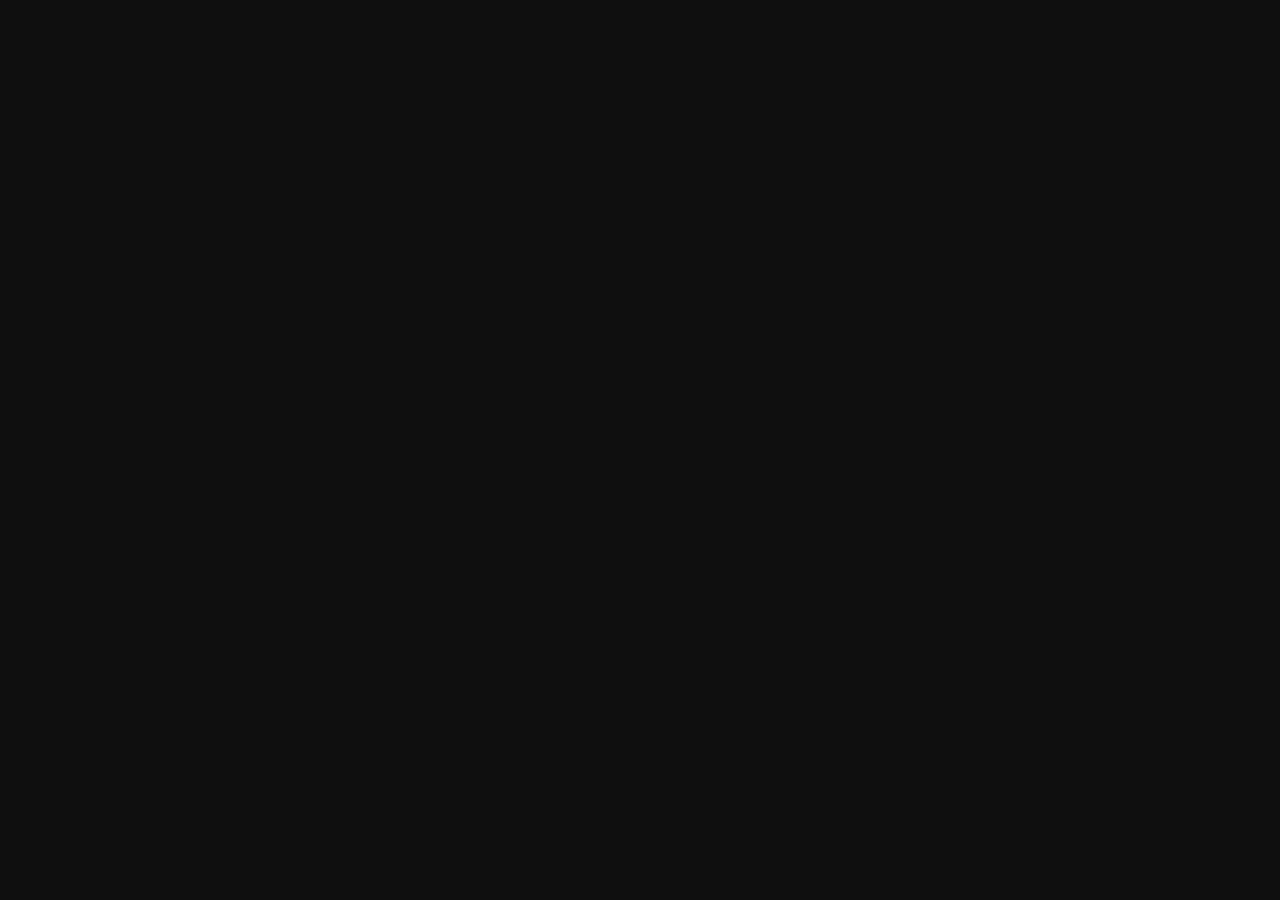
==== commit f1d32e83: "Update index.html" ====
--- a/index.html
+++ b/index.html
@@ -718,746 +718,4 @@
     color: var(--accent-red);
     margin-bottom: calc(var(--spacing-unit) * 1.2); /* Increased */
     border-bottom: 2px solid var(--black-tertiary); /* Thicker border */
-    padding-bottom: calc(var(--spacing-unit) * 0.8); /* Increased */
-}
-.service-requirements ul {
-    list-style-type: none;
-    padding-left: 0;
-    margin-bottom: calc(var(--spacing-unit) * 1.2); /* Increased */
-}
-.service-requirements ul li {
-    margin-bottom: calc(var(--spacing-unit) * 1); /* Increased */
-    font-size: calc(var(--spacing-unit) * 1.05); /* Increased */
-    line-height: 1.6; /* Increased */
-    padding-left: 2em; /* Increased */
-    position: relative;
-}
-.service-requirements ul li::before {
-    content: '•';
-    color: var(--accent-red);
-    font-weight: bold;
-    font-size: calc(var(--spacing-unit) * 1.2); /* Increased */
-    position: absolute;
-    left: 0;
-    top: 0;
-}
-.service-requirements ul ul {
-    list-style-type: none;
-    padding-left: calc(var(--spacing-unit) * 1.5); /* Increased */
-    margin-top: calc(var(--spacing-unit) * 0.8); /* Increased */
-}
-.service-requirements ul ul li::before {
-    content: '-';
-    color: var(--text-secondary);
-}
-.service-requirements strong {
-    color: var(--text-primary);
-    font-weight: 600;
-}
-.handwritten-note-header { 
-    font-family: 'Comic Sans MS', 'Chalkduster', 'cursive';
-    color: #FFD700; 
-    font-style: italic;
-    font-size: calc(var(--spacing-unit) * 0.95) !important; /* Increased */
-    margin-top: calc(var(--spacing-unit) * 0.4);
-}
-.handwritten-note { 
-    font-family: 'Comic Sans MS', 'Chalkduster', 'cursive';
-    color: #FFD700;
-    font-style: italic;
-    font-size: calc(var(--spacing-unit) * 1.05); /* Increased */
-}
-.important-note {
-    margin-top: calc(var(--spacing-unit) * 1.5); /* Increased */
-    padding: calc(var(--spacing-unit) * 1.5); /* Increased */
-    background-color: rgba(217, 37, 37, 0.1);
-    border-left: 4px solid var(--accent-red); /* Thicker border */
-    border-radius: 6px; /* Increased */
-    text-align: center;
-    box-shadow: 0 4px 15px rgba(0,0,0,0.2);
-}
-
-.distributor-logos {
-    display: flex; 
-    flex-wrap: wrap; 
-    justify-content: center;
-    align-items: center; 
-    gap: calc(var(--spacing-unit) * 1.8); /* Increased */
-    margin-top: calc(var(--spacing-unit) * 2); /* Increased */
-}
-.distributor-logos img {
-    max-height: 50px; /* Increased */
-    max-width: 130px; /* Increased */
-    filter: grayscale(70%) brightness(160%); 
-    opacity: 0.7;
-    transition: filter 0.3s ease, opacity 0.3s ease, transform 0.3s ease;
-}
-.distributor-logos img:hover { 
-    filter: grayscale(0%) brightness(100%); 
-    opacity: 1;
-    transform: scale(1.05);
-}
-.distributor-contact {
-    text-align: center; 
-    margin-top: calc(var(--spacing-unit) * 2); /* Increased */
-    font-size: calc(var(--spacing-unit) * 0.95); /* Increased */
-    line-height: 1.5;
-}
-.distributor-contact a { 
-    color: var(--accent-red); 
-    text-decoration: none; 
-    font-weight: 500; 
-    padding: calc(var(--spacing-unit) * 0.3) calc(var(--spacing-unit) * 0.6);
-    border-radius: 4px;
-    transition: background-color 0.3s ease;
-}
-.distributor-contact a:hover { 
-    text-decoration: underline;
-    background-color: rgba(217, 37, 37, 0.1);
-}
-
-/* Footer */
-footer {
-    background-color: var(--black-tertiary); 
-    color: var(--text-secondary);
-    padding: calc(var(--spacing-unit) * 2.5) 0; /* Increased */
-    text-align: center;
-    font-size: 0.9rem; /* Increased */
-    border-top: 1px solid var(--black-primary);
-    line-height: 1.5;
-}
-footer strong { 
-    color: var(--text-primary); 
-    font-weight: 500; 
-}
-
-/* --- Desktop Overrides (min-width: 768px) --- */
-@media (min-width: 768px) {
-    body {
-        padding-bottom: 0; 
-        font-size: 16px; /* Standard desktop size */
-    }
-    .mobile-bottom-nav {
-        display: none; 
-    }
-    .app-nav {
-        display: block; 
-    }
-    .nav-links a { 
-        font-size: calc(var(--spacing-unit) * 0.95); 
-        margin-left: calc(var(--spacing-unit) * 1.5); 
-    }
-
-    .hero-title { 
-        font-size: calc(var(--spacing-unit) * 3.5); 
-    }
-    .hero-subtitle { 
-        font-size: calc(var(--spacing-unit) * 1.2); 
-    }
-    .hero-cta-group { 
-        flex-direction: row; 
-        justify-content: center; 
-    }
-    .hero-cta-button { 
-        padding: calc(var(--spacing-unit) * 0.9) calc(var(--spacing-unit) * 2.2); 
-        font-size: calc(var(--spacing-unit) * 1.05); 
-        min-width: 220px;
-        min-height: auto;
-    }
-    .hero-cta-button + .hero-cta-button { 
-        margin-left: var(--spacing-unit); 
-        margin-top: 0; 
-    }
-
-    .home-section { 
-        padding: calc(var(--spacing-unit) * 4) 0; 
-    } 
-    .home-section-title { 
-        font-size: calc(var(--spacing-unit) * 2); 
-    } 
-    .home-section-subtitle { 
-        font-size: calc(var(--spacing-unit) * 1); 
-    } 
-    .home-cards-container { 
-        grid-template-columns: repeat(auto-fit, minmax(230px, 1fr)); 
-        gap: calc(var(--spacing-unit) * 1.5); 
-    }
-    .home-feature-card h3 {
-        font-size: calc(var(--spacing-unit) * 1.2);
-    }
-    .home-feature-card p {
-        font-size: calc(var(--spacing-unit) * 0.9);
-    }
-
-    .package-deals-container {
-        grid-template-columns: repeat(auto-fit, minmax(280px, 1fr));
-        gap: calc(var(--spacing-unit) * 1.5);
-    }
-
-    .vendor-cards-container {
-        grid-template-columns: repeat(auto-fit, minmax(350px, 1fr));
-        gap: calc(var(--spacing-unit) * 1.5);
-    }
-
-    .page-header-generic h1 { 
-        font-size: calc(var(--spacing-unit) * 2.5); 
-    }
-
-    .manufacturer-cards-container {
-        grid-template-columns: repeat(auto-fit, minmax(280px, 1fr)); 
-        gap: calc(var(--spacing-unit) * 1.5);
-    }
-    .manufacturer-card { 
-        padding: calc(var(--spacing-unit) * 1.5); 
-    }
-
-    .fitment-table-container {
-        grid-template-columns: repeat(auto-fill, minmax(400px, 1fr));
-        gap: calc(var(--spacing-unit) * 1.5);
-    }
-
-    .service-requirements h2 { 
-        font-size: calc(var(--spacing-unit) * 1.8); 
-    }
-    .service-requirements ul li { 
-        font-size: calc(var(--spacing-unit) * 1); 
-    }
-
-    .ai-interface-container {
-        height: 85vh;
-        min-height: 700px;
-    }
-}
-
-@media print {
-    body { 
-        background-color: white; 
-        color: black !important; 
-        padding-bottom: 0; 
-        font-size: 12pt;
-    }
-    .app-nav, .mobile-bottom-nav, .hero-section, footer, .back-to-list-btn, .fitment-search-container, .home-cards-container, .ai-interface-container { 
-        display: none !important; 
-    }
-    .page-content.active-page { 
-        display: block !important; 
-    }
-    .home-section, .fitment-detail-view, .content-section { 
-        background-color: white !important; 
-        padding: var(--spacing-unit) 0; 
-    }
-    .page-header-generic { 
-        background-color: white !important; 
-        border-bottom: 1px solid #ccc; 
-        color: black !important; 
-    }
-    .page-header-generic h1, .page-header-generic h1 span, .page-header-generic p {
-        color: black !important;
-    }
-    .package-deal-card, .vendor-card, .fitment-vehicle-card {
-        background-color: white !important;
-        border: 1px solid #ccc;
-        box-shadow: none;
-        margin-bottom: 1rem;
-    }
-    .package-size, .vendor-phone, .fitment-vehicle-years {
-        color: black !important;
-        background-color: #f0f0f0 !important;
-    }
-    .home-section-title, .home-section-subtitle, .fitment-detail-title, .fitment-detail-title span,
-    .service-requirements h2, .service-requirements ul li, .service-requirements strong { 
-        color: black !important; 
-        text-align: left; 
-    }
-    .home-section-title span, .fitment-detail-title span, .service-requirements h2 { 
-        color: black !important; 
-    } 
-    .service-requirements ul li::before { 
-        color: black !important;
-    }
-    .service-requirements ul ul li::before { 
-        color: #555 !important;
-    }
-    .handwritten-note, .handwritten-note-header { 
-        color: #444 !important; 
-        font-style: normal; 
-    } 
-    .important-note { 
-        background-color: #eee !important; 
-        border-left-color: #888 !important; 
-    }
-    .distributor-logos img { 
-        filter: none; 
-        opacity: 1;
-    }
-}
-</style>
-</head>
-<body>
-
-    <!-- Top Navigation (Desktop) -->
-    <nav class="app-nav">
-        <div class="container">
-            <a href="#" class="nav-logo" data-page="home-page">Shane's <span>Fitment</span></a>
-            <div class="nav-links">
-                <a href="#" data-page="home-page" class="active-nav-link">Home</a>
-                <a href="#" data-page="fitment-page">Fitment Database</a>
-                <a href="#" data-page="vendors-page">Wheel Vendors</a>
-                <a href="#" data-page="ai-page">Fitment AI</a>
-                <a href="#" data-page="service-page">Service Info</a>
-            </div>
-        </div>
-    </nav>
-
-    <!-- Home Page Content -->
-    <div id="home-page" class="page-content active-page">
-        <section class="hero-section">
-            <div class="hero-content">
-                <h1 class="hero-title">Perfect Fit, <span>Premium Style</span></h1>
-                <p class="hero-subtitle">Shane's internal sales tool for custom wheels, tire packages, and expert vehicle fitment information.</p>
-                <div class="hero-cta-group">
-                    <a href="#" class="hero-cta-button" data-page="fitment-page">Explore Fitment Database</a>
-                    <a href="#" class="hero-cta-button hero-cta-button-alt" data-page="ai-page">Ask Fitment AI</a>
-                </div>
-            </div>
-        </section>
-
-        <section class="home-section" id="home-quick-links-section">
-            <div class="container">
-                <h2 class="home-section-title">Quick <span>Access</span></h2>
-                <div class="home-cards-container">
-                    <a href="#" data-page="fitment-page" class="home-feature-card">
-                        <div class="home-card-icon">
-                            <svg viewBox="0 0 24 24"><path d="M20.5 11H19V7c0-1.1-.9-2-2-2h-4V3.5C13 2.12 11.88 1 10.5 1S8 2.12 8 3.5V5H4c-1.1 0-1.99.9-1.99 2v3.8H3.5c1.49 0 2.7 1.21 2.7 2.7s-1.21 2.7-2.7 2.7H2V21h4.5c0-1.71 1.29-3.14 3-3.43V19h3v-1.5c0-.83.67-1.5 1.5-1.5s1.5.67 1.5 1.5V19h3.5v-1.82A2.73 2.73 0 0020.5 11zM11 5H9V3.5c0-.28.22-.5.5-.5s.5.22.5.5V5zm5 0h-2V3.5c0-.28.22-.5.5-.5s.5.22.5.5V5z"/></svg>
-                        </div>
-                        <h3>Fitment Database</h3>
-                        <p>Detailed vehicle fitment specs.</p>
-                    </a>
-                    <a href="#" data-page="ai-page" class="home-feature-card">
-                        <div class="home-card-icon">
-                             <svg xmlns="http://www.w3.org/2000/svg" viewBox="0 0 24 24">
-                                <path d="M12 2a2.5 2.5 0 00-2.5 2.5V6H8a1 1 0 000 2h1.5v1H8a1 1 0 000 2h1.5v1H8a1 1 0 000 2h1.5v1.5a2.5 2.5 0 005 0V16H16a1 1 0 000-2h-1.5v-1H16a1 1 0 000-2h-1.5V8H16a1 1 0 000-2h-1.5V4.5A2.5 2.5 0 0012 2zm0 13.5a1 1 0 110-2 1 1 0 010 2zm0-4a1 1 0 110-2 1 1 0 010 2zm0-4a1 1 0 110-2 1 1 0 010 2z"/>
-                            </svg>
-                        </div>
-                        <h3>Fitment Master AI</h3>
-                        <p>Get instant AI-powered fitment advice.</p>
-                    </a>
-                    <a href="#" data-page="vendors-page" class="home-feature-card">
-                         <div class="home-card-icon">
-                             <svg viewBox="0 0 24 24"><path d="M12 2C6.48 2 2 6.48 2 12s4.48 10 10 10 10-4.48 10-10S17.52 2 12 2zm0 18c-4.41 0-8-3.59-8-8s3.59-8 8-8 8 3.59 8 8-3.59 8-8 8zm-1-13h2v6h-2zm0 8h2v2h-2z"/></svg>
-                        </div>
-                        <h3>Wheel Vendors</h3>
-                        <p>Vendor contacts and brands.</p>
-                    </a>
-                     <a href="#" data-page="service-page" class="home-feature-card">
-                         <div class="home-card-icon">
-                             <svg viewBox="0 0 24 24"><path d="M19.43 12.98c.04-.32.07-.64.07-.98s-.03-.66-.07-.98l2.11-1.65c.19-.15.24-.42.12-.64l-2-3.46c-.12-.22-.39-.3-.61-.22l-2.49 1c-.52-.4-1.08-.73-1.69-.98l-.38-2.65C14.46 2.18 14.25 2 14 2h-4c-.25 0-.46.18-.49.42l-.38 2.65c-.61.25-1.17-.59-1.69.98l-2.49-1c-.23-.09-.49 0-.61.22l-2 3.46c-.13.22-.07.49.12.64l2.11 1.65c-.04.32-.07.65-.07.98s.03.66.07.98l-2.11 1.65c-.19-.15-.24-.42-.12-.64l2 3.46c.12.22.39.3.61.22l2.49-1c.52.4 1.08.73 1.69-.98l.38 2.65c.03.24.24.42.49.42h4c.25 0 .46-.18.49.42l.38-2.65c.61-.25 1.17-.59 1.69-.98l2.49 1c.23.09.49 0 .61.22l2-3.46c.12-.22-.07-.49-.12-.64l-2.11-1.65zM12 15.5c-1.93 0-3.5-1.57-3.5-3.5s1.57-3.5 3.5-3.5 3.5 1.57 3.5 3.5-1.57 3.5-3.5 3.5z"/></svg>
-                        </div>
-                        <h3>Service Info</h3>
-                        <p>Claim requirements and procedures.</p>
-                    </a>
-                </div>
-            </div>
-        </section>
-
-        <section class="home-section" id="home-package-deals-section">
-            <div class="container">
-                <h2 class="home-section-title">Wheel & Tire <span>Package Deals</span></h2>
-                <p class="home-section-subtitle">Weekly rates and purchase programs. Includes TPMS, mount & balance.</p>
-                <div class="package-deals-container">
-                    <div class="package-deal-card">
-                        <div class="package-deal-header">
-                            <div class="package-size">18s</div>
-                            <div class="weekly-rate">
-                                Weekly Rate
-                                <span class="weekly-rate-amount">$65</span>
-                            </div>
-                        </div>
-                        <div class="package-purchase">
-                            <div class="package-purchase-label">Purchase Package (w/ Sensors)</div>
-                            <div class="package-purchase-amount">$2,220</div>
-                        </div>
-                    </div>
-                    <div class="package-deal-card">
-                        <div class="package-deal-header">
-                            <div class="package-size">20s</div>
-                            <div class="weekly-rate">
-                                Weekly Rate
-                                <span class="weekly-rate-amount">$70</span>
-                            </div>
-                        </div>
-                        <div class="package-purchase">
-                            <div class="package-purchase-label">Purchase Package (w/ Sensors)</div>
-                            <div class="package-purchase-amount">$2,620</div>
-                        </div>
-                    </div>
-                    <div class="package-deal-card">
-                        <div class="package-deal-header">
-                            <div class="package-size">22s</div>
-                            <div class="weekly-rate">
-                                Weekly Rate
-                                <span class="weekly-rate-amount">$80</span>
-                            </div>
-                        </div>
-                        <div class="package-purchase">
-                            <div class="package-purchase-label">Purchase Package (w/ Sensors)</div>
-                            <div class="package-purchase-amount">$2,920</div>
-                        </div>
-                    </div>
-                    <div class="package-deal-card">
-                        <div class="package-deal-header">
-                            <div class="package-size">24s</div>
-                            <div class="weekly-rate">
-                                Weekly Rate
-                                <span class="weekly-rate-amount">$95</span>
-                            </div>
-                        </div>
-                        <div class="package-purchase">
-                            <div class="package-purchase-label">Purchase Package (w/ Sensors)</div>
-                            <div class="package-purchase-amount">$3,520</div>
-                        </div>
-                    </div>
-                    <div class="package-deal-card">
-                        <div class="package-deal-header">
-                            <div class="package-size">Off-Road 20</div>
-                            <div class="weekly-rate">
-                                Weekly Rate
-                                <span class="weekly-rate-amount">$99</span>
-                            </div>
-                        </div>
-                        <div class="package-purchase">
-                            <div class="package-purchase-label">Purchase Package (w/ Sensors)</div>
-                            <div class="package-purchase-amount">$3,420</div>
-                        </div>
-                    </div>
-                    <div class="package-deal-card">
-                        <div class="package-deal-header">
-                            <div class="package-size">Off-Road 22</div>
-                            <div class="weekly-rate">
-                                Weekly Rate
-                                <span class="weekly-rate-amount">$105</span>
-                            </div>
-                        </div>
-                        <div class="package-purchase">
-                            <div class="package-purchase-label">Purchase Package (w/ Sensors)</div>
-                            <div class="package-purchase-amount">$3,720</div>
-                        </div>
-                    </div>
-                </div>
-            </div>
-        </section>
-
-        <section class="home-section" id="distributor-info-section">
-            <div class="container">
-                <h2 class="home-section-title">Our <span>Distributors</span></h2>
-                <p class="home-section-subtitle">Proudly partnering with leading brands in the industry.</p>
-                <div class="distributor-logos">
-                    <img src="https://via.placeholder.com/120x45/333333/FFFFFF?text=Brand+1" alt="Brand Logo 1">
-                    <img src="https://via.placeholder.com/120x45/333333/FFFFFF?text=Brand+2" alt="Brand Logo 2">
-                    <img src="https://via.placeholder.com/120x45/333333/FFFFFF?text=Brand+3" alt="Brand Logo 3">
-                    <img src="https://via.placeholder.com/120x45/333333/FFFFFF?text=Brand+4" alt="Brand Logo 4">
-                </div>
-                <div class="distributor-contact">
-                    <p>Sales Inquiries: <a href="mailto:sales@example.com">sales@example.com</a> | Phone: <a href="tel:5551234567">(555) 123-4567</a></p>
-                </div>
-            </div>
-        </section>
-    </div>
-
-    <!-- Fitment AI Page Content -->
-    <div id="ai-page" class="page-content">
-        <header class="page-header-generic">
-            <div class="container">
-                <h1>Fitment Master <span>AI</span></h1>
-                <p>Get instant, expert wheel and tire fitment advice powered by AI</p>
-            </div>
-        </header>
-        <div class="container content-section">
-            <div class="ai-intro">
-                <h2>Ask Shane's Fitment Expert AI</h2>
-                <p>Get instant answers about wheel fitment, tire sizes, offset recommendations, and compatibility questions. Simply type your question below!</p>
-            </div>
-            <div class="ai-interface-container">
-                <iframe 
-                    src="https://embed.pickaxeproject.com/axe?id=Shane_s_AI_Fitment_Specialist_9GY64&mode=embed_gold&host=beta&theme=custom&opacity=100&font_family=Montserrat&font_color=%23EAEAEA&background_color=%23191919&input_background_color=%232C2C2C&input_font_color=%23EAEAEA&button_background_color=%23D92525&button_font_color=%23FFFFFF&chat_bubble_background_color=%231F1F1F&chat_bubble_font_color=%23EAEAEA"
-                    frameborder="0"
-                    style="overflow: hidden; transition: height 0.5s ease;"
-                    width="100%"
-                    height="100%">
-                </iframe>
-            </div>
-        </div>
-    </div>
-
-    <!-- Fitment Page Content -->
-    <div id="fitment-page" class="page-content">
-        <header class="page-header-generic fitment-page-header">
-            <div class="container">
-                <h1>Vehicle <span>Fitment</span> Database</h1>
-                <p>Quick reference for sales. Select a manufacturer.</p>
-            </div>
-        </header>
-        <div class="fitment-search-container">
-            <input type="text" id="manufacturer-search-input" placeholder="Search Manufacturers (e.g., Ford)...">
-        </div>
-        <div class="manufacturer-cards-container" id="manufacturer-cards-list">
-            <!-- Manufacturer cards will be dynamically inserted here by JavaScript -->
-        </div>
-        <div id="fitment-detail-section-wrapper" class="page-content" style="display: none;"> 
-            <div class="container fitment-detail-view">
-                <header class="fitment-detail-header">
-                    <button class="back-to-list-btn" id="back-to-mfg-list-btn" aria-label="Back to manufacturer list">
-                        <svg viewBox="0 0 24 24"><path d="M15.41 7.41L14 6l-6 6 6 6 1.41-1.41L10.83 12z"/></svg>
-                    </button>
-                    <h2 class="fitment-detail-title" id="fitment-detail-manufacturer-name"><span>Manufacturer</span> Fitment</h2>
-                </header>
-                <div class="fitment-table-container" id="fitment-detail-table-container">
-                    <!-- Fitment cards will be dynamically inserted here -->
-                </div>
-            </div>
-        </div>
-    </div>
-
-    <!-- Wheel Vendors Page Content -->
-    <div id="vendors-page" class="page-content">
-        <header class="page-header-generic">
-            <div class="container">
-                <h1>Wheel Vendor <span>Contact List</span></h1>
-                <p>Quick reference for vendor information and brands they carry.</p>
-            </div>
-        </header>
-        <div class="container content-section">
-            <div class="vendor-cards-container" id="vendor-cards-container">
-                <!-- Vendor cards will be dynamically inserted here by JavaScript -->
-            </div>
-        </div>
-    </div>
-
-    <!-- Service Page Content -->
-    <div id="service-page" class="page-content">
-        <header class="page-header-generic">
-            <div class="container">
-                <h1>BMS <span>Claim Requirements</span></h1>
-                <p class="handwritten-note-header">(BMS Requires: 2 Written Forms, one Payment History). Send Email to Logan/Heather.</p>
-            </div>
-        </header>
-        <div class="container content-section">
-            <div class="service-requirements">
-                <h2>Claim Checklist:</h2>
-                <ul>
-                    <li>BMS Waivers fully filled out
-                        <ul><li>Including Tread Depth</li></ul>
-                    </li>
-                    <li>$1,000 Tire & Wheel Guarantee Form</li>
-                    <li>Rental Purchase Agreement
-                        <ul><li><strong>STOCK NUMBERS MUST MATCH INVENTORY REPORT</strong></li></ul>
-                    </li>
-                    <li>Inventory Report
-                        <ul>
-                            <li>NOTATION OF DAMAGED TIRE</li>
-                            <li>Swap/Service needs to be done <strong>after NOT before</strong> printing of Inventory Report</li>
-                        </ul>
-                    </li>
-                    <li>Customer Payment History
-                        <ul><li><strong>MAKE SURE CUSTOMER IS CURRENT</strong></li></ul>
-                    </li>
-                    <li>Photos of damaged tires
-                        <ul><li>IF WE ARE CLAIMING MORE THAN ONE THEY ALL HAVE TO BE IN A PICTURE TOGETHER</li></ul>
-                    </li>
-                </ul>
-                <p class="important-note handwritten-note"><strong>Important: CHECK PAYMENT HISTORY FIRST!</strong></p>
-            </div>
-        </div>
-    </div>
-
-    <!-- Bottom Navigation (Mobile) -->
-    <nav class="mobile-bottom-nav">
-        <a href="#" data-page="home-page" class="active-nav-link">
-            <svg viewBox="0 0 24 24"><path d="M10 20v-6h4v6h5v-8h3L12 3 2 12h3v8z"/></svg>
-            Home
-        </a>
-        <a href="#" data-page="fitment-page">
-            <svg viewBox="0 0 24 24"><path d="M20.5 11H19V7c0-1.1-.9-2-2-2h-4V3.5C13 2.12 11.88 1 10.5 1S8 2.12 8 3.5V5H4c-1.1 0-1.99.9-1.99 2v3.8H3.5c1.49 0 2.7 1.21 2.7 2.7s-1.21 2.7-2.7 2.7H2V21h4.5c0-1.71 1.29-3.14 3-3.43V19h3v-1.5c0-.83.67-1.5 1.5-1.5s1.5.67 1.5 1.5V19h3.5v-1.82A2.73 2.73 0 0020.5 11zM11 5H9V3.5c0-.28.22-.5.5-.5s.5.22.5.5V5zm5 0h-2V3.5c0-.28.22-.5.5-.5s.5.22.5.5V5z"/></svg>
-            Fitment
-        </a>
-         <a href="#" data-page="vendors-page">
-            <svg viewBox="0 0 24 24"><path d="M12 2C6.48 2 2 6.48 2 12s4.48 10 10 10 10-4.48 10-10S17.52 2 12 2zm0 18c-4.41 0-8-3.59-8-8s3.59-8 8-8 8 3.59 8 8-3.59 8-8 8zm-1-13h2v6h-2zm0 8h2v2h-2z"/></svg>
-            Vendors
-        </a>
-         <a href="#" data-page="ai-page">
-            <svg xmlns="http://www.w3.org/2000/svg" viewBox="0 0 24 24"><path d="M12 2a2.5 2.5 0 00-2.5 2.5V6H8a1 1 0 000 2h1.5v1H8a1 1 0 000 2h1.5v1H8a1 1 0 000 2h1.5v1.5a2.5 2.5 0 005 0V16H16a1 1 0 000-2h-1.5v-1H16a1 1 0 000-2h-1.5V8H16a1 1 0 000-2h-1.5V4.5A2.5 2.5 0 0012 2zm0 13.5a1 1 0 110-2 1 1 0 010 2zm0-4a1 1 0 110-2 1 1 0 010 2zm0-4a1 1 0 110-2 1 1 0 010 2z"/></svg>
-            AI
-        </a>
-        <a href="#" data-page="service-page">
-             <svg viewBox="0 0 24 24"><path d="M19.43 12.98c.04-.32.07-.64.07-.98s-.03-.66-.07-.98l2.11-1.65c.19-.15.24-.42.12-.64l-2-3.46c-.12-.22-.39-.3-.61-.22l-2.49 1c-.52-.4-1.08-.73-1.69-.98l-.38-2.65C14.46 2.18 14.25 2 14 2h-4c-.25 0-.46.18-.49.42l-.38 2.65c-.61.25-1.17-.59-1.69.98l-2.49-1c-.23-.09-.49 0-.61.22l-2 3.46c-.13.22-.07.49.12.64l2.11 1.65c-.04.32-.07.65-.07.98s.03.66.07.98l-2.11 1.65c-.19-.15-.24-.42-.12-.64l2 3.46c.12.22.39.3.61.22l2.49-1c.52.4 1.08.73 1.69-.98l.38 2.65c.03.24.24.42.49.42h4c.25 0 .46-.18.49.42l.38-2.65c.61-.25 1.17-.59 1.69-.98l2.49 1c.23.09.49 0 .61.22l2-3.46c.12-.22-.07-.49-.12-.64l-2.11-1.65zM12 15.5c-1.93 0-3.5-1.57-3.5-3.5s1.57-3.5 3.5-3.5 3.5 1.57 3.5 3.5-1.57 3.5-3.5 3.5z"/></svg>
-            Service
-        </a>
-    </nav>
-
-    <footer>
-        <div class="container">
-            <p>© <span id="current-year"></span> Shane's Custom Wheels & Fitment. Internal Sales Tool. <strong>Developed by intelliaipro.com</strong></p>
-        </div>
-    </footer>
-
-<script>
-document.addEventListener('DOMContentLoaded', () => {
-    // --- Data ---
-    const fitmentData = {
-        chevrolet: {
-            name: "Chevrolet", searchTerms: "chevrolet chevy gm general motors", description: "Silverado, Tahoe, Equinox, etc.", tag: "US Domestic",
-            vehicles: [
-                { vehicle: "Silverado 1500", years: "Recent", lugPattern: "6x139.7", cb: "78.1mm", thread: "M14x1.5", offset: "+18 to +31", notes: "Verify year for changes." },
-                { vehicle: "Tahoe", years: "Recent", lugPattern: "6x139.7", cb: "78.1mm", thread: "M14x1.5", offset: "+20 to +30", notes: "" },
-                { vehicle: "Equinox", years: "2018+", lugPattern: "5x115", cb: "70.3mm", thread: "M12x1.5", offset: "+40 to +50", notes: "Older 5x120/5x105" },
-                { vehicle: "Suburban", years: "Recent", lugPattern: "6x139.7", cb: "78.1mm", thread: "M14x1.5", offset: "+20 to +30", notes: "" },
-                { vehicle: "Colorado", years: "2015+", lugPattern: "6x120", cb: "66.9mm", thread: "M12x1.5", offset: "+28 to +33", notes: "" },
-                { vehicle: "Traverse", years: "2018+", lugPattern: "6x120", cb: "74.1mm", thread: "M14x1.5", offset: "+45 to +52", notes: "Older 6x132" },
-                { vehicle: "Camaro", years: "2016+", lugPattern: "5x120", cb: "66.9mm", thread: "M14x1.5", offset: "Varies", notes: "Check specific model" },
-                { vehicle: "Malibu", years: "2016+", lugPattern: "5x115", cb: "70.3mm", thread: "M12x1.5", offset: "+40 to +50", notes: "" },
-                { vehicle: "Blazer", years: "2019+", lugPattern: "6x120", cb: "67.1mm", thread: "M14x1.5", offset: "+45 to +52", notes: "" },
-                { vehicle: "Trailblazer", years: "2021+", lugPattern: "5x115", cb: "70.3mm", thread: "M12x1.5", offset: "+40 to +45", notes: "" },
-            ]
-        },
-        ford: {
-            name: "Ford", searchTerms: "ford", description: "F-150, Explorer, Mustang, etc.", tag: "US Domestic",
-            vehicles: [
-                { vehicle: "F-150", years: "2015+", lugPattern: "6x135", cb: "87.1mm", thread: "M14x1.5", offset: "+30 to +44", notes: "Raptor different" },
-                { vehicle: "Explorer", years: "2020+", lugPattern: "5x114.3", cb: "67.1mm", thread: "M14x1.5", offset: "+40 to +50", notes: "Older can be 5x114.3 w/ 70.5mm CB" },
-                { vehicle: "Mustang", years: "2015+", lugPattern: "5x114.3", cb: "70.5mm", thread: "M14x1.5", offset: "Varies", notes: "Check specific model" },
-                { vehicle: "Expedition", years: "2018+", lugPattern: "6x135", cb: "87.1mm", thread: "M14x1.5", offset: "+30 to +44", notes: "" },
-                { vehicle: "Edge", years: "2015+", lugPattern: "5x108", cb: "63.4mm", thread: "M12x1.5", offset: "+45 to +55", notes: "" },
-                { vehicle: "Ranger", years: "2019+", lugPattern: "6x139.7", cb: "93.1mm", thread: "M12x1.5", offset: "+50 to +55", notes: "" },
-                { vehicle: "Escape", years: "2020+", lugPattern: "5x108", cb: "63.4mm", thread: "M12x1.5", offset: "+45 to +52", notes: "" },
-                { vehicle: "Bronco", years: "2021+", lugPattern: "6x139.7", cb: "93.1mm", thread: "M12x1.5", offset: "Varies", notes: "Bronco Sport 5x108" },
-                { vehicle: "Fusion", years: "2013-2020", lugPattern: "5x108", cb: "63.4mm", thread: "M12x1.5", offset: "+45 to +55", notes: "" },
-                { vehicle: "Maverick", years: "2022+", lugPattern: "5x108", cb: "63.4mm", thread: "M12x1.5", offset: "+35 to +45", notes: "" },
-            ]
-        },
-        dodge_ram: {
-            name: "Dodge/RAM", searchTerms: "dodge ram chrysler jeep mopar", description: "Ram 1500, Charger, Durango, etc.", tag: "US Domestic",
-            vehicles: [
-                { vehicle: "Ram 1500", years: "2019+", lugPattern: "6x139.7", cb: "77.8mm", thread: "M14x1.5", offset: "+19", notes: "Classic/Older 5x139.7" },
-                { vehicle: "Charger", years: "Recent", lugPattern: "5x115", cb: "71.5mm", thread: "M14x1.5", offset: "Varies", notes: "" },
-                { vehicle: "Durango", years: "2011+", lugPattern: "5x127", cb: "71.5mm", thread: "M14x1.5", offset: "+30 to +50", notes: "" },
-                { vehicle: "Challenger", years: "Recent", lugPattern: "5x115", cb: "71.5mm", thread: "M14x1.5", offset: "Varies", notes: "" },
-                { vehicle: "Grand Caravan", years: "2008-2020", lugPattern: "5x127", cb: "71.5mm", thread: "M12x1.5", offset: "+40", notes: "" },
-                { vehicle: "Ram 2500/3500", years: "Recent", lugPattern: "8x165.1", cb: "Varies, e.g. 121.3mm", thread: "9/16-18 or M14x1.5", offset: "Varies", notes: "Verify year/thread/CB" },
-                { vehicle: "Journey", years: "2009-2020", lugPattern: "5x127", cb: "71.5mm", thread: "M12x1.5", offset: "+40", notes: "" },
-                { vehicle: "Jeep Wrangler (JL)", years: "2018+", lugPattern: "5x127", cb: "71.5mm", thread: "M14x1.5", offset: "+30 to +45", notes: "" },
-                { vehicle: "Jeep Grand Cherokee (WK2)", years: "2011-2021", lugPattern: "5x127", cb: "71.5mm", thread: "M14x1.5", offset: "+35 to +50", notes: "Newer WL different" },
-                { vehicle: "Ram ProMaster City", years: "Recent", lugPattern: "5x98", cb: "58.1mm", thread: "M12x1.25", offset: "+35 to +40", notes: "" },
-            ]
-        },
-        nissan_infiniti: {
-            name: "Nissan / Infiniti", searchTerms: "nissan infiniti", description: "Altima, Titan, Q50, QX80, etc.", tag: "Japanese Import",
-            vehicles: [
-                { vehicle: "Altima", years: "Recent", lugPattern: "5x114.3", cb: "66.1mm", thread: "M12x1.25", offset: "+40 to +50", notes: "" },
-                { vehicle: "Titan", years: "Recent", lugPattern: "6x139.7", cb: "77.8mm", thread: "M14x1.5", offset: "+18 to +25", notes: "XD model varies" },
-                { vehicle: "Infiniti Q50", years: "Recent", lugPattern: "5x114.3", cb: "66.1mm", thread: "M12x1.25", offset: "+40 to +50", notes: "" },
-                { vehicle: "Infiniti QX80", years: "Recent", lugPattern: "6x139.7", cb: "77.8mm", thread: "M14x1.5", offset: "+20 to +30", notes: "" },
-                { vehicle: "Frontier", years: "2022+", lugPattern: "6x114.3", cb: "66.1mm", thread: "M12x1.25", offset: "+30 to +45", notes: "Older was 6x139.7 for some gens" },
-                { vehicle: "Pathfinder", years: "2022+", lugPattern: "5x114.3", cb: "66.1mm", thread: "M14x1.5", offset: "+40 to +50", notes: "Older gens were 6x114.3" },
-                { vehicle: "Maxima", years: "Recent", lugPattern: "5x114.3", cb: "66.1mm", thread: "M12x1.25", offset: "+45 to +55", notes: "" },
-                { vehicle: "Rogue", years: "Recent", lugPattern: "5x114.3", cb: "66.1mm", thread: "M12x1.25", offset: "+35 to +45", notes: "" },
-                { vehicle: "Murano", years: "Recent", lugPattern: "5x114.3", cb: "66.1mm", thread: "M12x1.25", offset: "+40 to +50", notes: "" },
-                { vehicle: "Armada", years: "Recent", lugPattern: "6x139.7", cb: "77.8mm", thread: "M14x1.5", offset: "+20 to +30", notes: "" },
-            ]
-        },
-        toyota_lexus: {
-            name: "Toyota / Lexus", searchTerms: "toyota lexus scion", description: "Tacoma, Camry, RX350, IS250, etc.", tag: "Japanese Import",
-            vehicles: [
-                { vehicle: "Tacoma", years: "Recent", lugPattern: "6x139.7", cb: "106.1mm", thread: "M12x1.5", offset: "+5 to +30", notes: "" },
-                { vehicle: "Camry", years: "Recent", lugPattern: "5x114.3", cb: "60.1mm", thread: "M12x1.5", offset: "+35 to +45", notes: "" },
-                { vehicle: "Lexus RX", years: "Recent", lugPattern: "5x114.3", cb: "60.1mm", thread: "M12x1.5", offset: "+30 to +40", notes: "" },
-                { vehicle: "Lexus IS", years: "Recent", lugPattern: "5x114.3", cb: "60.1mm", thread: "M12x1.5", offset: "+35 to +45", notes: "" },
-                { vehicle: "4Runner", years: "Recent", lugPattern: "6x139.7", cb: "106.1mm", thread: "M12x1.5", offset: "+5 to +25", notes: "" },
-                { vehicle: "Highlander", years: "Recent", lugPattern: "5x114.3", cb: "60.1mm", thread: "M12x1.5", offset: "+30 to +40", notes: "" },
-                { vehicle: "Tundra", years: "2022+", lugPattern: "6x139.7", cb: "95.1mm", thread: "M14x1.5", offset: "+18 to +60", notes: "Older 5x150" },
-                { vehicle: "Sequoia", years: "2023+", lugPattern: "6x139.7", cb: "95.1mm", thread: "M14x1.5", offset: "+18 to +60", notes: "Older 5x150" },
-                { vehicle: "RAV4", years: "Recent", lugPattern: "5x114.3", cb: "60.1mm", thread: "M12x1.5", offset: "+30 to +40", notes: "" },
-                { vehicle: "Lexus GX", years: "Recent", lugPattern: "6x139.7", cb: "95.1mm", thread: "M12x1.5", offset: "+10 to +25", notes: "Matches new Tundra/Sequoia for CB." },
-            ]
-        },
-        honda_acura: {
-            name: "Honda / Acura", searchTerms: "honda acura", description: "Civic, Accord, CR-V, MDX, TLX, etc.", tag: "Japanese Import",
-            vehicles: [
-                { vehicle: "Civic", years: "Recent", lugPattern: "5x114.3", cb: "64.1mm", thread: "M12x1.5", offset: "+40 to +50", notes: "Type R 5x120" },
-                { vehicle: "Accord", years: "Recent", lugPattern: "5x114.3", cb: "64.1mm", thread: "M12x1.5", offset: "+40 to +55", notes: "" },
-                { vehicle: "CR-V", years: "Recent", lugPattern: "5x114.3", cb: "64.1mm", thread: "M12x1.5", offset: "+40 to +50", notes: "" },
-                { vehicle: "Acura MDX", years: "Recent", lugPattern: "5x120", cb: "64.1mm", thread: "M14x1.5", offset: "+45 to +55", notes: "" },
-                { vehicle: "Acura TLX", years: "Recent", lugPattern: "5x120", cb: "64.1mm", thread: "M14x1.5", offset: "+45 to +55", notes: "Older was 5x114.3" },
-                { vehicle: "Pilot", years: "Recent", lugPattern: "5x120", cb: "64.1mm", thread: "M14x1.5", offset: "+45 to +55", notes: "" },
-                { vehicle: "Odyssey", years: "Recent", lugPattern: "5x120", cb: "64.1mm", thread: "M14x1.5", offset: "+45 to +55", notes: "" },
-                { vehicle: "Ridgeline", years: "Recent", lugPattern: "5x120", cb: "64.1mm", thread: "M14x1.5", offset: "+45 to +55", notes: "" },
-                { vehicle: "Acura Integra", years: "2023+", lugPattern: "5x114.3", cb: "64.1mm", thread: "M12x1.5", offset: "+40 to +50", notes: "" },
-                { vehicle: "HR-V", years: "Recent", lugPattern: "5x114.3", cb: "64.1mm", thread: "M12x1.5", offset: "+45 to +55", notes: "" },
-            ]
-        },
-         mercedes: {
-            name: "Mercedes-Benz", searchTerms: "mercedes benz mb", description: "C-Class, E-Class, GLE, Sprinter, etc.", tag: "German Import",
-            vehicles: [
-                { vehicle: "C-Class (W205/W206)", years: "Recent", lugPattern: "5x112", cb: "66.6mm", thread: "M14x1.5 Ball", offset: "+35 to +50", notes: "" },
-                { vehicle: "E-Class (W213)", years: "Recent", lugPattern: "5x112", cb: "66.6mm", thread: "M14x1.5 Ball", offset: "+35 to +50", notes: "" },
-                { vehicle: "S-Class (W222/W223)", years: "Recent", lugPattern: "5x112", cb: "66.6mm", thread: "M14x1.5 Ball", offset: "+30 to +45", notes: "" },
-                { vehicle: "GLC (X253/X254)", years: "Recent", lugPattern: "5x112", cb: "66.6mm", thread: "M14x1.5 Ball", offset: "+30 to +45", notes: "" },
-                { vehicle: "GLE (W166/W167)", years: "Recent", lugPattern: "5x112", cb: "66.6mm", thread: "M15x1.25 Ball", offset: "+40 to +55", notes: "Verify thread M14 or M15" },
-                { vehicle: "GLS (X166/X167)", years: "Recent", lugPattern: "5x112", cb: "66.6mm", thread: "M15x1.25 Ball", offset: "+40 to +55", notes: "Verify thread M14 or M15" },
-                { vehicle: "A-Class (W177)", years: "Recent", lugPattern: "5x112", cb: "66.6mm", thread: "M14x1.5 Ball", offset: "+40 to +50", notes: "" },
-                { vehicle: "CLA (C118)", years: "Recent", lugPattern: "5x112", cb: "66.6mm", thread: "M14x1.5 Ball", offset: "+40 to +50", notes: "" },
-                { vehicle: "Sprinter (906/907)", years: "Recent", lugPattern: "6x130", cb: "84.1mm", thread: "M14x1.5 Ball", offset: "Varies", notes: "2500 models. 3500 different." },
-                { vehicle: "G-Class (W463)", years: "Recent", lugPattern: "5x130", cb: "84.1mm", thread: "M14x1.5 Ball", offset: "+20 to +50", notes: "" },
-            ]
-        },
-        bmw: {
-            name: "BMW", searchTerms: "bmw bayerische motoren werke", description: "3 Series, 5 Series, X3, X5, etc.", tag: "German Import",
-            vehicles: [
-                { vehicle: "3 Series (G20)", years: "Recent", lugPattern: "5x112", cb: "66.6mm", thread: "M14x1.25 Cone", offset: "+25 to +40", notes: "Older F30 5x120" },
-                { vehicle: "5 Series (G30)", years: "Recent", lugPattern: "5x112", cb: "66.6mm", thread: "M14x1.25 Cone", offset: "+25 to +45", notes: "Older F10 5x120" },
-                { vehicle: "X3 (G01)", years: "Recent", lugPattern: "5x112", cb: "66.6mm", thread: "M14x1.25 Cone", offset: "+25 to +40", notes: "" },
-                { vehicle: "X5 (G05)", years: "Recent", lugPattern: "5x112", cb: "66.6mm", thread: "M14x1.25 Cone", offset: "+30 to +45", notes: "Older F15 5x120" },
-                { vehicle: "1 Series (F40)", years: "Recent", lugPattern: "5x112", cb: "66.6mm", thread: "M14x1.25 Cone", offset: "+40 to +50", notes: "" },
-                { vehicle: "2 Series GranCoupe (F44)", years: "Recent", lugPattern: "5x112", cb: "66.6mm", thread: "M14x1.25 Cone", offset: "+40 to +50", notes: "Coupe (G42) RWD 5x112 but diff offsets" },
-                { vehicle: "X1 (U11)", years: "Recent", lugPattern: "5x112", cb: "66.6mm", thread: "M14x1.25 Cone", offset: "+40 to +50", notes: "" },
-                { vehicle: "7 Series (G70)", years: "Recent", lugPattern: "5x112", cb: "66.6mm", thread: "M14x1.25 Cone", offset: "+20 to +35", notes: "" },
-                { vehicle: "X7 (G07)", years: "Recent", lugPattern: "5x112", cb: "66.6mm", thread: "M14x1.25 Cone", offset: "+30 to +40", notes: "" },
-                { vehicle: "M3/M4 (G80/G82)", years: "Recent", lugPattern: "5x112", cb: "66.6mm", thread: "M14x1.25 Cone", offset: "Aggressive, F:+20 R:+20", notes: "Specific M offsets" },
-            ]
-        }
-    };
-
-    const wheelVendorsData = [
-        { vendor: "American Tire Distributors", number: "800-903-0014", brands: "Black Rock, Center Line, Cragar, Dick Cepek, DrifZ, Dropstars, Focal, Gear Off-Road, ICW, Konig, Motiv, OE Performance, Pacer, Platinum, TIS Off-Road, Ultra, Worx Off-Road" },
-        { vendor: "Direct Line", number: "904-739-1920", brands: "904, DPS, Enkei, F1R, Rohana" },
-        { vendor: "Elite Wheel Warehouse", number: "813-673-8393 ext 115", brands: "Amani Forged, Azara, Blade, Cavallo, Modern Concept, OE Revolution, Spec-1, Twisted, Vortex Off-Road, XF Off-Road, Xtreme Off-Road" },
-        { vendor: "Fast Forward Wheels", number: "469-200-1763", brands: "2 Crave, Fiero, Heavy Hitters, Mach M, Prive Lux, Replica Tech" },
-        { vendor: "HPD", number: "866-980-5090", brands: "HD Wheels, HD Off-Road, Overland Sector" },
-        { vendor: "Impact Wheels", number: "949-932-0945", brands: "Impact Off-Road, Impact Racing, DNK" },
-        { vendor: "Pinnacle Wheel", number: "626-363-6978", brands: "Pinnacle, Noir Elite, K2 Off-Road, Drag Concepts" },
-        { vendor: "Southern Tire & Wheel", number: "334-288-2288", brands: "N/A" },
-        { vendor: "Strada", number: "626-336-1634", brands: "Off-Road Monster, Shift, Xcess, Ignite, Wheel Replicas" },
-        { vendor: "VCT Wheel", number: "877-943-3575", brands: "Replica 1, Revolution Racing, Scorpion Off-Road, VCT" },
-        { vendor: "Velocity Wheel", number: "626-960-5389", brands: "Borghini, Dcenti, RDR Off-Road, Red Sport, Strada, U2, Velocity, Velsen" },
-        { vendor: "Western Distributors", number: "866-465-9807", brands: "Avenue, American Outlaw, Curva Concepts, Defy, DRW, Hardrock Off-Road, Hostile Off-Road, Liquid Metal, NS Wheels, OEM, RBP, Revenge, Wicked, XXR XIX" },
-        { vendor: "Wheel One", number: "866-894-3351", brands: "American Truxx, Dirty Life, ION, Kraze, Mayhem, Ridler" },
-        { vendor: "Wheel Pros", number: "504-471-0907", brands: "American Racing, Asanti, Black Rhino, DUB, Fairway, Foose, Fuel Off-Road, KMC, Moto Metal, Motegi, MSA Off-Road, Niche, Petrol, Pro Comp, Replicas, Status, TSW, US Mags, XD" },
-        { vendor: "Wholesale Wheels", number: "469-289-2300", brands: "LFF, LUX, LUXXX HD, Replica, Venom" }
-    ];
-
-    // --- DOM Elements ---
-    const pages = document.querySelectorAll('.page-content');
-    const navLinks = document.querySelectorAll('.app-nav a[data-page], .mobile-bottom-nav a[data-page], .hero-cta-button[data-page], .home-secondary-cta-button[data-page], .home-feature-card[data-page]');
-    
-    const manufacturerCardsList = document.getElementById('manufacturer-cards-list');
-    const manufacturerSearchInput = document.getElementById('manufacturer-search-input');
-    const fitmentDetailSectionWrapper = document.getElementById('fitment-detail-section-wrapper');
-    const fitmentDetailManufacturerName = document.getElementById('fitment-detail-manufacturer-name');
-    const fitmentDetailTableContainer = document.getElementById('fitment-detail-table-container');
-    const backToMfgListBtn = document.getElementById('back-to-mfg-list-btn');
-    const currentYearSpan = document.getElementById('current-year');
-    const vendorCardsContainer = document.getElementById('vendor-cards-container');
-
-    // --- Functions ---
-    const setActivePage = (pageId) => {
-        if (!pageId) {
-            console.warn("setActivePage called with no pageI
+    padding-bottom: calc(var(--spacing-unit) * 0.8); /* Inc
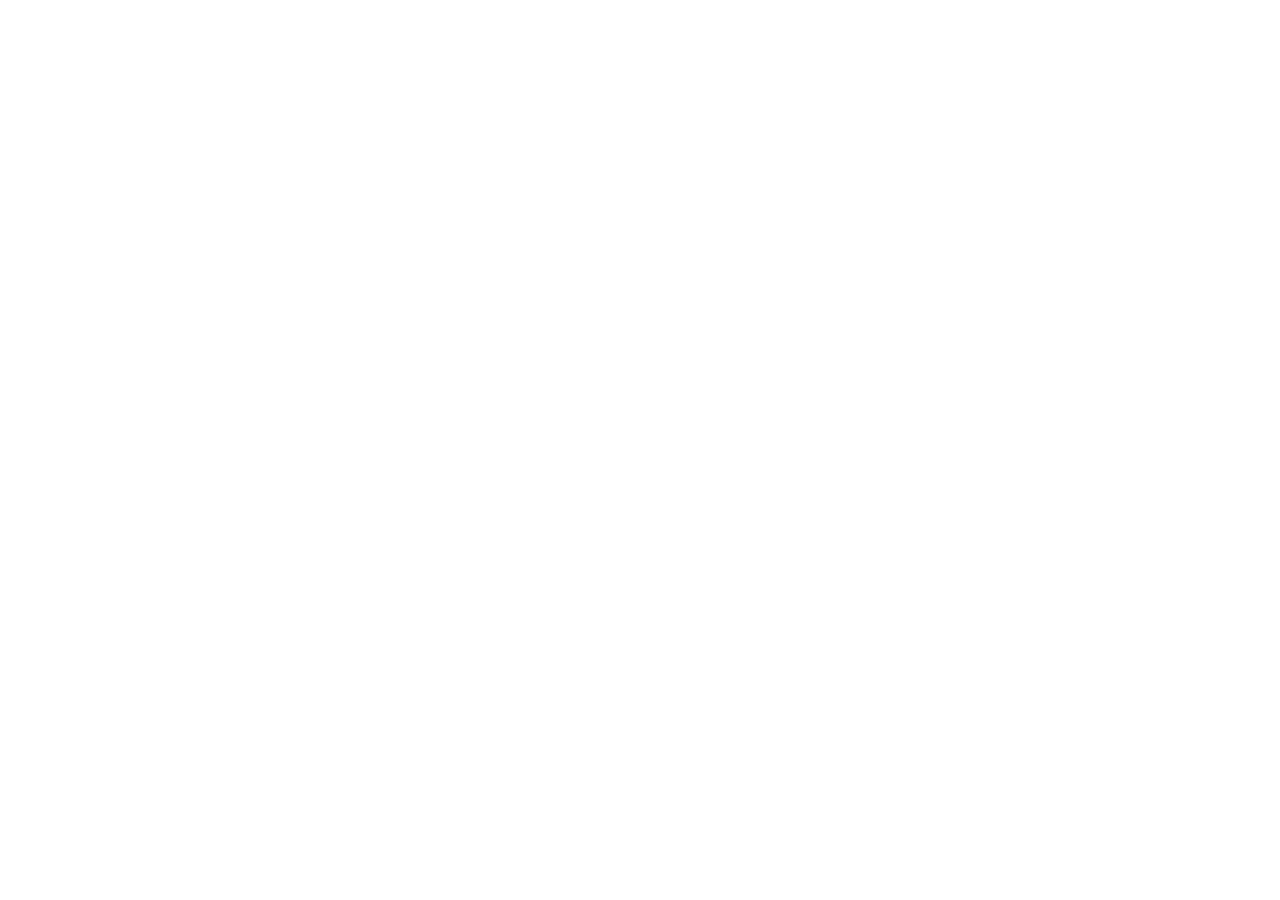
==== commit 54fce6f0: "Update index.html" ====
--- a/index.html
+++ b/index.html
@@ -1,34 +1,5 @@
 <!DOCTYPE html>
-<html lang="en">
-<head>
-    <meta charset="UTF-8">
-    <meta name="viewport" content="width=device-width, initial-scale=1.0">
-    <title>Shane's Custom Wheels & Fitment</title>
-    <meta name="description" content="Internal tool for Shane's sales team. Quick access to wheel and tire fitment data, package deals, and distributor information.">
-    <link href="https://fonts.googleapis.com/css2?family=Montserrat:wght@300;400;500;600;700&display=swap" rel="stylesheet">
-<style>
-:root {
-    --black-primary: #0F0F0F;
-    --black-secondary: #1A1A1A;
-    --black-tertiary: #2C2C2C;
-    --black-card: #1F1F1F;
-    --black-hover: #383838;
-    --text-primary: #EAEAEA;
-    --text-secondary: #B0B0B0;
-    --accent-red: #D92525;
-    --accent-red-hover: #F04040;
-    --overlay-dark: rgba(0, 0, 0, 0.65);
-    --spacing-unit: 1rem;
-}
-
-* {
-    margin: 0;
-    padding: 0;
-    box-sizing: border-box;
-    -webkit-tap-highlight-color: transparent;
-}
-
-html {
+<html 
     scroll-behavior: smooth;
 }
 
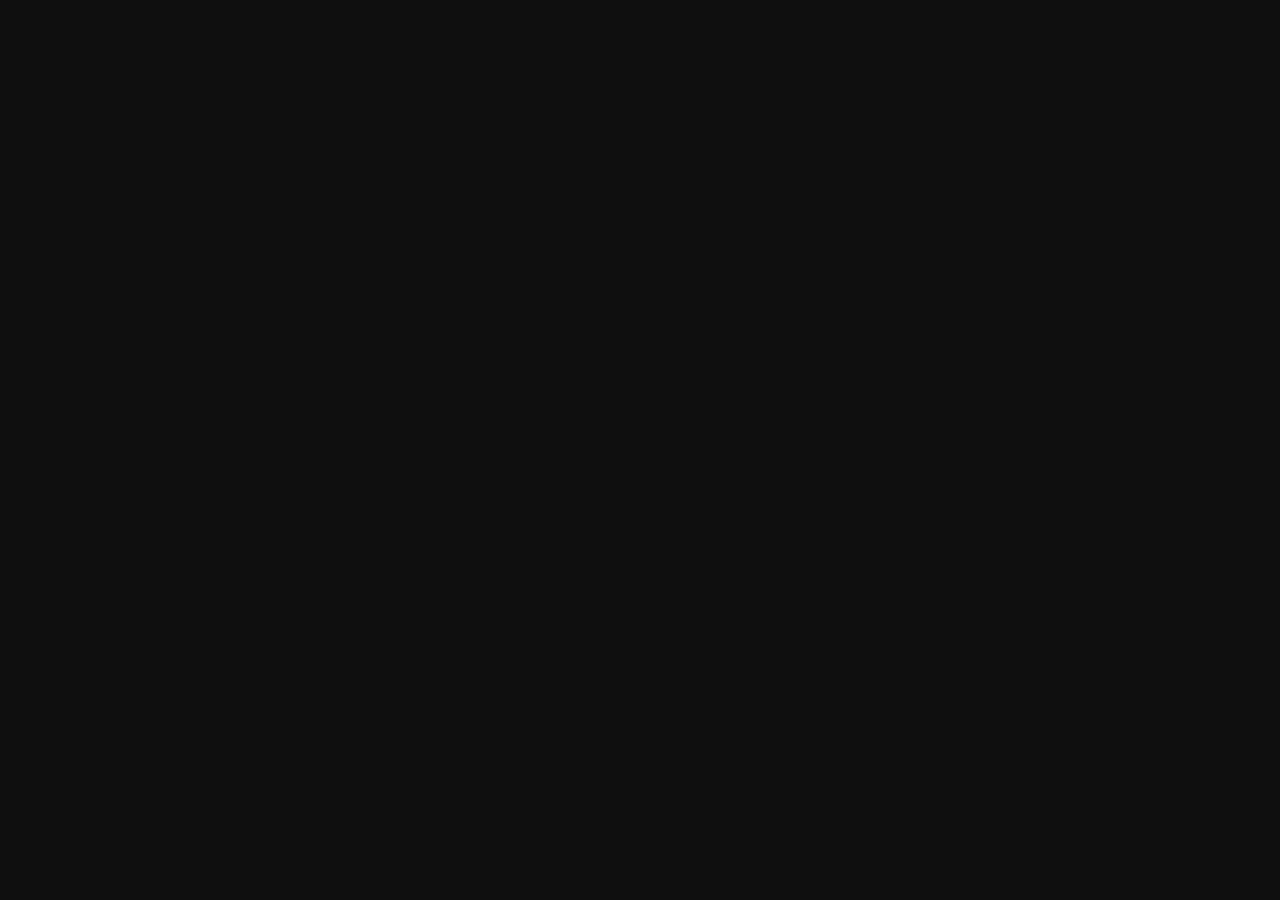
==== commit ec344541: "Update index.html" ====
--- a/index.html
+++ b/index.html
@@ -1,5 +1,34 @@
 <!DOCTYPE html>
-<html 
+<html lang="en">
+<head>
+    <meta charset="UTF-8">
+    <meta name="viewport" content="width=device-width, initial-scale=1.0">
+    <title>Shane's Custom Wheels & Fitment</title>
+    <meta name="description" content="Internal tool for Shane's sales team. Quick access to wheel and tire fitment data, package deals, and distributor information.">
+    <link href="https://fonts.googleapis.com/css2?family=Montserrat:wght@300;400;500;600;700&display=swap" rel="stylesheet">
+<style>
+:root {
+    --black-primary: #0F0F0F;
+    --black-secondary: #1A1A1A;
+    --black-tertiary: #2C2C2C;
+    --black-card: #1F1F1F;
+    --black-hover: #383838;
+    --text-primary: #EAEAEA;
+    --text-secondary: #B0B0B0;
+    --accent-red: #D92525;
+    --accent-red-hover: #F04040;
+    --overlay-dark: rgba(0, 0, 0, 0.65);
+    --spacing-unit: 1rem;
+}
+
+* {
+    margin: 0;
+    padding: 0;
+    box-sizing: border-box;
+    -webkit-tap-highlight-color: transparent;
+}
+
+html {
     scroll-behavior: smooth;
 }
 
@@ -8,8 +37,8 @@
     color: var(--text-primary);
     font-family: 'Montserrat', 'Segoe UI', sans-serif;
     line-height: 1.6;
-    font-size: 18px; /* Increased base font size for mobile */
-    padding-bottom: 90px; /* More space for bigger mobile nav */
+    font-size: 18px;
+    padding-bottom: 90px;
 }
 
 .container {
@@ -68,16 +97,16 @@
     box-shadow: 0 -2px 15px rgba(0,0,0,0.4);
     display: flex;
     justify-content: space-around;
-    padding: 0.8rem 0; /* Increased padding */
+    padding: 0.8rem 0;
     z-index: 1000;
 }
 .mobile-bottom-nav a {
     flex-grow: 1;
     text-align: center;
-    padding: 0.8rem 0.2rem; /* Increased padding */
+    padding: 0.8rem 0.2rem;
     color: var(--text-secondary);
     text-decoration: none;
-    font-size: 0.75rem; /* Increased font size */
+    font-size: 0.75rem;
     display: flex;
     flex-direction: column;
     align-items: center;
@@ -85,9 +114,9 @@
     font-weight: 500;
 }
 .mobile-bottom-nav a svg {
-    width: 28px; /* Increased icon size */
+    width: 28px;
     height: 28px;
-    margin-bottom: 0.3rem; /* Increased margin */
+    margin-bottom: 0.3rem;
     fill: currentColor;
 }
 .mobile-bottom-nav a.active-nav-link {
@@ -119,7 +148,7 @@
     border-bottom: 1px solid var(--black-tertiary);
 }
 .page-header-generic h1 {
-    font-size: calc(var(--spacing-unit) * 2); /* Increased size */
+    font-size: calc(var(--spacing-unit) * 2);
     font-weight: 600;
     margin-bottom: calc(var(--spacing-unit) * 0.8);
     line-height: 1.2;
@@ -128,7 +157,7 @@
     color: var(--accent-red); 
 }
 .page-header-generic p {
-    font-size: calc(var(--spacing-unit) * 1.1); /* Increased size */
+    font-size: calc(var(--spacing-unit) * 1.1);
     color: var(--text-secondary);
     max-width: 600px;
     margin: 0 auto;
@@ -153,7 +182,7 @@
     max-width: 600px; 
 }
 .hero-title {
-    font-size: calc(var(--spacing-unit) * 2.2); /* Increased */
+    font-size: calc(var(--spacing-unit) * 2.2);
     font-weight: 300; 
     margin-bottom: calc(var(--spacing-unit) * 1.2);
     letter-spacing: 1px; 
@@ -164,7 +193,7 @@
     color: var(--accent-red); 
 }
 .hero-subtitle {
-    font-size: calc(var(--spacing-unit) * 1.1); /* Increased */
+    font-size: calc(var(--spacing-unit) * 1.1);
     margin-bottom: calc(var(--spacing-unit) * 2);
     color: var(--text-secondary); 
     font-weight: 300;
@@ -180,16 +209,16 @@
 .hero-cta-button {
     background-color: var(--accent-red); 
     color: var(--text-primary);
-    padding: calc(var(--spacing-unit) * 1.1) calc(var(--spacing-unit) * 2.2); /* Increased */
+    padding: calc(var(--spacing-unit) * 1.1) calc(var(--spacing-unit) * 2.2);
     text-decoration: none; 
     border-radius: 6px;
-    font-size: calc(var(--spacing-unit) * 1.1); /* Increased */
+    font-size: calc(var(--spacing-unit) * 1.1);
     font-weight: 600;
     transition: background-color 0.3s ease, transform 0.2s ease;
     display: inline-block; 
     box-shadow: 0 4px 12px rgba(196, 30, 58, 0.3);
-    min-width: 250px; /* Increased */
-    min-height: 52px; /* Added min height for easier tapping */
+    min-width: 250px;
+    min-height: 52px;
     display: flex;
     align-items: center;
     justify-content: center;
@@ -209,7 +238,7 @@
 }
 
 .home-section {
-    padding: calc(var(--spacing-unit) * 3) 0; /* Increased */
+    padding: calc(var(--spacing-unit) * 3) 0;
     background-color: var(--black-primary);
 }
 .home-section:nth-child(even) { 
@@ -218,7 +247,7 @@
 
 .home-section-title {
     text-align: center;
-    font-size: calc(var(--spacing-unit) * 1.8); /* Increased */
+    font-size: calc(var(--spacing-unit) * 1.8);
     font-weight: 300;
     margin-bottom: calc(var(--spacing-unit) * 0.8); 
     color: var(--text-primary);
@@ -230,7 +259,7 @@
 }
 .home-section-subtitle {
     text-align: center; 
-    font-size: calc(var(--spacing-unit) * 1); /* Increased */
+    font-size: calc(var(--spacing-unit) * 1);
     color: var(--text-secondary); 
     max-width: 700px;
     margin: 0 auto calc(var(--spacing-unit) * 2.5) auto; 
@@ -241,7 +270,7 @@
 .home-cards-container {
     display: grid;
     grid-template-columns: 1fr; 
-    gap: calc(var(--spacing-unit) * 1.2); /* Increased */
+    gap: calc(var(--spacing-unit) * 1.2);
     margin-top: calc(var(--spacing-unit) * 1.5);
 }
 .home-feature-card {
@@ -250,14 +279,14 @@
     align-items: center;
     text-align: center;
     background-color: var(--black-card);
-    padding: calc(var(--spacing-unit) * 1.5); /* Increased */
-    border-radius: 10px; /* Increased border radius */
+    padding: calc(var(--spacing-unit) * 1.5);
+    border-radius: 10px;
     text-decoration: none;
     color: var(--text-primary);
-    box-shadow: 0 6px 20px rgba(0,0,0,0.3); /* Enhanced shadow */
+    box-shadow: 0 6px 20px rgba(0,0,0,0.3);
     transition: transform 0.3s ease, box-shadow 0.3s ease;
     border-left: 4px solid var(--accent-red); 
-    min-height: 140px; /* Added min height for consistency */
+    min-height: 140px;
 }
 .home-feature-card:hover {
     transform: translateY(-6px);
@@ -267,18 +296,18 @@
     margin-bottom: calc(var(--spacing-unit) * 1); 
 }
 .home-card-icon svg {
-    width: 42px; /* Increased */
+    width: 42px;
     height: 42px;
     fill: var(--accent-red);
 }
 .home-feature-card h3 {
-    font-size: calc(var(--spacing-unit) * 1.15); /* Increased */
+    font-size: calc(var(--spacing-unit) * 1.15);
     font-weight: 600;
     margin-bottom: calc(var(--spacing-unit) * 0.4);
     line-height: 1.3;
 }
 .home-feature-card p {
-    font-size: calc(var(--spacing-unit) * 0.95); /* Increased */
+    font-size: calc(var(--spacing-unit) * 0.95);
     color: var(--text-secondary);
     line-height: 1.4;
 }
@@ -422,7 +451,7 @@
 /* --- AI Interface Enhancement --- */
 .ai-interface-container {
     width: 100%;
-    height: 80vh; /* Use most of the viewport height */
+    height: 80vh;
     min-height: 600px;
     background-color: var(--black-card);
     border-radius: 12px;
@@ -467,16 +496,16 @@
 }
 .fitment-search-container input[type="text"] {
     width: 100%;
-    padding: calc(var(--spacing-unit) * 1) calc(var(--spacing-unit) * 1.2); /* Increased */
+    padding: calc(var(--spacing-unit) * 1) calc(var(--spacing-unit) * 1.2);
     background-color: var(--black-tertiary);
-    border: 2px solid var(--black-card); /* Thicker border */
-    border-radius: 8px; /* Increased border radius */
-    color: var(--text-primary);
-    font-size: calc(var(--spacing-unit) * 1); /* Increased */
+    border: 2px solid var(--black-card);
+    border-radius: 8px;
+    color: var(--text-primary);
+    font-size: calc(var(--spacing-unit) * 1);
     outline: none;
     box-shadow: 0 4px 15px rgba(0,0,0,0.2);
     transition: border-color 0.3s ease, box-shadow 0.3s ease;
-    min-height: 52px; /* Added min height */
+    min-height: 52px;
 }
 .fitment-search-container input[type="text"]:focus {
     border-color: var(--accent-red);
@@ -489,42 +518,42 @@
 .manufacturer-cards-container {
     display: grid;
     grid-template-columns: 1fr; 
-    gap: calc(var(--spacing-unit) * 1.2); /* Increased */
+    gap: calc(var(--spacing-unit) * 1.2);
     padding: 0 var(--spacing-unit) var(--spacing-unit);
 }
 .manufacturer-card {
     background-color: var(--black-card);
-    border-radius: 8px; /* Increased */
-    padding: calc(var(--spacing-unit) * 1.4); /* Increased */
-    box-shadow: 0 6px 18px rgba(0,0,0,0.25); /* Enhanced */
+    border-radius: 8px;
+    padding: calc(var(--spacing-unit) * 1.4);
+    box-shadow: 0 6px 18px rgba(0,0,0,0.25);
     transition: transform 0.2s ease-out, box-shadow 0.2s ease-out;
     border-left: 4px solid var(--accent-red);
     cursor: pointer;
-    min-height: 120px; /* Added consistent height */
+    min-height: 120px;
 }
 .manufacturer-card:hover {
     transform: translateY(-4px);
     box-shadow: 0 10px 25px rgba(0,0,0,0.35);
 }
 .manufacturer-card-title {
-    font-size: calc(var(--spacing-unit) * 1.3); /* Increased */
+    font-size: calc(var(--spacing-unit) * 1.3);
     font-weight: 600; 
-    margin-bottom: calc(var(--spacing-unit) * 0.4); /* Increased */
+    margin-bottom: calc(var(--spacing-unit) * 0.4);
     line-height: 1.3;
 }
 .manufacturer-card-desc {
-    font-size: calc(var(--spacing-unit) * 0.95); /* Increased */
-    color: var(--text-secondary);
-    margin-bottom: calc(var(--spacing-unit) * 0.8); /* Increased */
+    font-size: calc(var(--spacing-unit) * 0.95);
+    color: var(--text-secondary);
+    margin-bottom: calc(var(--spacing-unit) * 0.8);
     line-height: 1.4;
 }
 .manufacturer-card-tag {
     display: inline-block; 
     background-color: rgba(217, 37, 37, 0.1);
     color: var(--accent-red); 
-    padding: 0.4rem 1rem; /* Increased */
+    padding: 0.4rem 1rem;
     border-radius: 4px;
-    font-size: 0.8rem; /* Increased */
+    font-size: 0.8rem;
     font-weight: 500; 
     text-transform: uppercase;
     letter-spacing: 0.5px;
@@ -548,8 +577,8 @@
     background: none; 
     border: none; 
     color: var(--accent-red);
-    font-size: calc(var(--spacing-unit) * 1.8); /* Increased */
-    padding: calc(var(--spacing-unit) * 0.8); /* Increased */
+    font-size: calc(var(--spacing-unit) * 1.8);
+    padding: calc(var(--spacing-unit) * 0.8);
     margin-right: calc(var(--spacing-unit) * 0.8); 
     cursor: pointer;
     display: flex; 
@@ -557,7 +586,7 @@
     justify-content: center;
     border-radius: 50%;
     transition: background-color 0.3s ease, transform 0.2s ease;
-    min-width: 48px; /* Added for easier tapping */
+    min-width: 48px;
     min-height: 48px;
 }
 .back-to-list-btn:hover {
@@ -565,12 +594,12 @@
     transform: scale(1.1);
 }
 .back-to-list-btn svg {
-    width: 28px; /* Increased */
+    width: 28px;
     height: 28px;
     fill: currentColor;
 }
 .fitment-detail-title {
-    font-size: calc(var(--spacing-unit) * 1.6); /* Increased */
+    font-size: calc(var(--spacing-unit) * 1.6);
     font-weight: 600;
     line-height: 1.3;
 }
@@ -676,17 +705,60 @@
 
 /* --- Service Page --- */
 .content-section { 
-    padding: calc(var(--spacing-unit) * 2) 0; /* Increased */
+    padding: calc(var(--spacing-unit) * 2) 0;
 }
 .service-requirements {
     background-color: var(--black-card);
-    padding: calc(var(--spacing-unit) * 2); /* Increased */
-    border-radius: 10px; /* Increased */
-    box-shadow: 0 8px 20px rgba(0,0,0,0.25); /* Enhanced */
+    padding: calc(var(--spacing-unit) * 2);
+    border-radius: 10px;
+    box-shadow: 0 8px 20px rgba(0,0,0,0.25);
 }
 .service-requirements h2 {
-    font-size: calc(var(--spacing-unit) * 1.5); /* Increased */
-    color: var(--accent-red);
-    margin-bottom: calc(var(--spacing-unit) * 1.2); /* Increased */
-    border-bottom: 2px solid var(--black-tertiary); /* Thicker border */
-    padding-bottom: calc(var(--spacing-unit) * 0.8); /* Inc
+    font-size: calc(var(--spacing-unit) * 1.5);
+    color: var(--accent-red);
+    margin-bottom: calc(var(--spacing-unit) * 1.2);
+    border-bottom: 2px solid var(--black-tertiary);
+    padding-bottom: calc(var(--spacing-unit) * 0.8);
+}
+.service-requirements ul {
+    list-style-type: none;
+    padding-left: 0;
+    margin-bottom: calc(var(--spacing-unit) * 1.2);
+}
+.service-requirements ul li {
+    margin-bottom: calc(var(--spacing-unit) * 1);
+    font-size: calc(var(--spacing-unit) * 1.05);
+    line-height: 1.6;
+    padding-left: 2em;
+    position: relative;
+}
+.service-requirements ul li::before {
+    content: '•';
+    color: var(--accent-red);
+    font-weight: bold;
+    font-size: calc(var(--spacing-unit) * 1.2);
+    position: absolute;
+    left: 0;
+    top: 0;
+}
+.service-requirements ul ul {
+    list-style-type: none;
+    padding-left: calc(var(--spacing-unit) * 1.5);
+    margin-top: calc(var(--spacing-unit) * 0.8);
+}
+.service-requirements ul ul li::before {
+    content: '-';
+    color: var(--text-secondary);
+}
+.service-requirements strong {
+    color: var(--text-primary);
+    font-weight: 600;
+}
+.handwritten-note-header { 
+    font-family: 'Comic Sans MS', 'Chalkduster', 'cursive';
+    color: #FFD700; 
+    font-style: italic;
+    font-size: calc(var(--spacing-unit) * 0.95) !important;
+    margin-top: calc(var(--spacing-unit) * 0.4);
+}
+.handwritten-
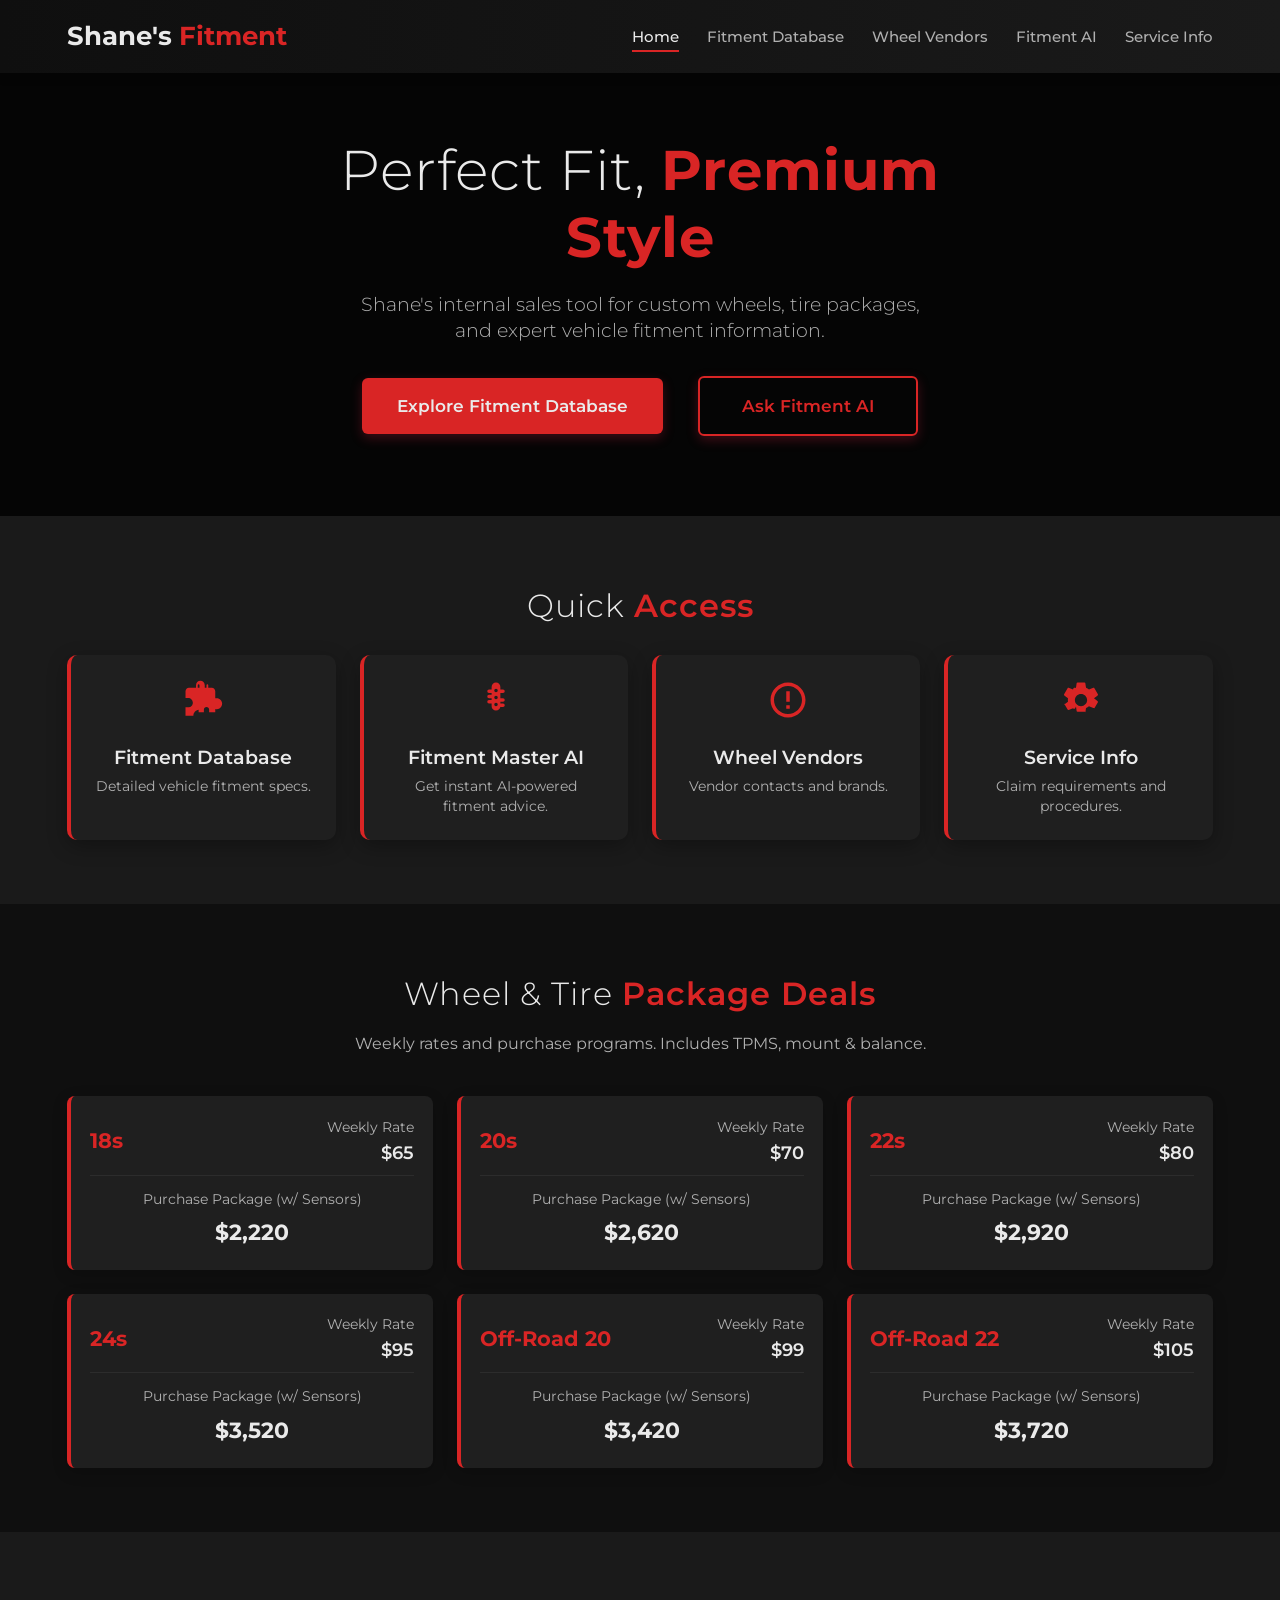
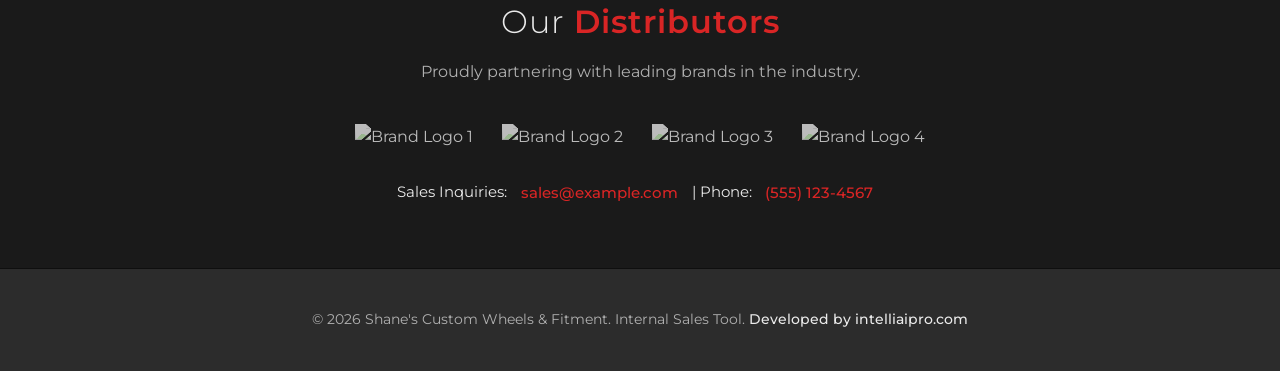
==== commit 92b4d223: "Update index.html" ====
--- a/index.html
+++ b/index.html
@@ -215,13 +215,12 @@
     font-size: calc(var(--spacing-unit) * 1.1);
     font-weight: 600;
     transition: background-color 0.3s ease, transform 0.2s ease;
-    display: inline-block; 
+    display: flex;
+    align-items: center;
+    justify-content: center;
     box-shadow: 0 4px 12px rgba(196, 30, 58, 0.3);
     min-width: 250px;
     min-height: 52px;
-    display: flex;
-    align-items: center;
-    justify-content: center;
 }
 .hero-cta-button:hover { 
     background-color: var(--accent-red-hover); 
@@ -761,4 +760,750 @@
     font-size: calc(var(--spacing-unit) * 0.95) !important;
     margin-top: calc(var(--spacing-unit) * 0.4);
 }
-.handwritten-
+.handwritten-note { 
+    font-family: 'Comic Sans MS', 'Chalkduster', 'cursive';
+    color: #FFD700;
+    font-style: italic;
+    font-size: calc(var(--spacing-unit) * 1.05);
+}
+.important-note {
+    margin-top: calc(var(--spacing-unit) * 1.5);
+    padding: calc(var(--spacing-unit) * 1.5);
+    background-color: rgba(217, 37, 37, 0.1);
+    border-left: 4px solid var(--accent-red);
+    border-radius: 6px;
+    text-align: center;
+    box-shadow: 0 4px 15px rgba(0,0,0,0.2);
+}
+
+.distributor-logos {
+    display: flex; 
+    flex-wrap: wrap; 
+    justify-content: center;
+    align-items: center; 
+    gap: calc(var(--spacing-unit) * 1.8);
+    margin-top: calc(var(--spacing-unit) * 2);
+}
+.distributor-logos img {
+    max-height: 50px;
+    max-width: 130px;
+    filter: grayscale(70%) brightness(160%); 
+    opacity: 0.7;
+    transition: filter 0.3s ease, opacity 0.3s ease, transform 0.3s ease;
+}
+.distributor-logos img:hover { 
+    filter: grayscale(0%) brightness(100%); 
+    opacity: 1;
+    transform: scale(1.05);
+}
+.distributor-contact {
+    text-align: center; 
+    margin-top: calc(var(--spacing-unit) * 2);
+    font-size: calc(var(--spacing-unit) * 0.95);
+    line-height: 1.5;
+}
+.distributor-contact a { 
+    color: var(--accent-red); 
+    text-decoration: none; 
+    font-weight: 500; 
+    padding: calc(var(--spacing-unit) * 0.3) calc(var(--spacing-unit) * 0.6);
+    border-radius: 4px;
+    transition: background-color 0.3s ease;
+}
+.distributor-contact a:hover { 
+    text-decoration: underline;
+    background-color: rgba(217, 37, 37, 0.1);
+}
+
+/* Footer */
+footer {
+    background-color: var(--black-tertiary); 
+    color: var(--text-secondary);
+    padding: calc(var(--spacing-unit) * 2.5) 0;
+    text-align: center;
+    font-size: 0.9rem;
+    border-top: 1px solid var(--black-primary);
+    line-height: 1.5;
+}
+footer strong { 
+    color: var(--text-primary); 
+    font-weight: 500; 
+}
+
+/* --- Desktop Overrides (min-width: 768px) --- */
+@media (min-width: 768px) {
+    body {
+        padding-bottom: 0; 
+        font-size: 16px;
+    }
+    .mobile-bottom-nav {
+        display: none; 
+    }
+    .app-nav {
+        display: block; 
+    }
+    .nav-links a { 
+        font-size: calc(var(--spacing-unit) * 0.95); 
+        margin-left: calc(var(--spacing-unit) * 1.5); 
+    }
+
+    .hero-title { 
+        font-size: calc(var(--spacing-unit) * 3.5); 
+    }
+    .hero-subtitle { 
+        font-size: calc(var(--spacing-unit) * 1.2); 
+    }
+    .hero-cta-group { 
+        flex-direction: row; 
+        justify-content: center; 
+    }
+    .hero-cta-button { 
+        padding: calc(var(--spacing-unit) * 0.9) calc(var(--spacing-unit) * 2.2); 
+        font-size: calc(var(--spacing-unit) * 1.05); 
+        min-width: 220px;
+        min-height: auto;
+    }
+    .hero-cta-button + .hero-cta-button { 
+        margin-left: var(--spacing-unit); 
+        margin-top: 0; 
+    }
+
+    .home-section { 
+        padding: calc(var(--spacing-unit) * 4) 0; 
+    } 
+    .home-section-title { 
+        font-size: calc(var(--spacing-unit) * 2); 
+    } 
+    .home-section-subtitle { 
+        font-size: calc(var(--spacing-unit) * 1); 
+    } 
+    .home-cards-container { 
+        grid-template-columns: repeat(auto-fit, minmax(230px, 1fr)); 
+        gap: calc(var(--spacing-unit) * 1.5); 
+    }
+    .home-feature-card h3 {
+        font-size: calc(var(--spacing-unit) * 1.2);
+    }
+    .home-feature-card p {
+        font-size: calc(var(--spacing-unit) * 0.9);
+    }
+
+    .package-deals-container {
+        grid-template-columns: repeat(auto-fit, minmax(280px, 1fr));
+        gap: calc(var(--spacing-unit) * 1.5);
+    }
+
+    .vendor-cards-container {
+        grid-template-columns: repeat(auto-fit, minmax(350px, 1fr));
+        gap: calc(var(--spacing-unit) * 1.5);
+    }
+
+    .page-header-generic h1 { 
+        font-size: calc(var(--spacing-unit) * 2.5); 
+    }
+
+    .manufacturer-cards-container {
+        grid-template-columns: repeat(auto-fit, minmax(280px, 1fr)); 
+        gap: calc(var(--spacing-unit) * 1.5);
+    }
+    .manufacturer-card { 
+        padding: calc(var(--spacing-unit) * 1.5); 
+    }
+
+    .fitment-table-container {
+        grid-template-columns: repeat(auto-fill, minmax(400px, 1fr));
+        gap: calc(var(--spacing-unit) * 1.5);
+    }
+
+    .service-requirements h2 { 
+        font-size: calc(var(--spacing-unit) * 1.8); 
+    }
+    .service-requirements ul li { 
+        font-size: calc(var(--spacing-unit) * 1); 
+    }
+
+    .ai-interface-container {
+        height: 85vh;
+        min-height: 700px;
+    }
+}
+</style>
+</head>
+<body>
+
+    <!-- Top Navigation (Desktop) -->
+    <nav class="app-nav">
+        <div class="container">
+            <a href="#" class="nav-logo" data-page="home-page">Shane's <span>Fitment</span></a>
+            <div class="nav-links">
+                <a href="#" data-page="home-page" class="active-nav-link">Home</a>
+                <a href="#" data-page="fitment-page">Fitment Database</a>
+                <a href="#" data-page="vendors-page">Wheel Vendors</a>
+                <a href="#" data-page="ai-page">Fitment AI</a>
+                <a href="#" data-page="service-page">Service Info</a>
+            </div>
+        </div>
+    </nav>
+
+    <!-- Home Page Content -->
+    <div id="home-page" class="page-content active-page">
+        <section class="hero-section">
+            <div class="hero-content">
+                <h1 class="hero-title">Perfect Fit, <span>Premium Style</span></h1>
+                <p class="hero-subtitle">Shane's internal sales tool for custom wheels, tire packages, and expert vehicle fitment information.</p>
+                <div class="hero-cta-group">
+                    <a href="#" class="hero-cta-button" data-page="fitment-page">Explore Fitment Database</a>
+                    <a href="#" class="hero-cta-button hero-cta-button-alt" data-page="ai-page">Ask Fitment AI</a>
+                </div>
+            </div>
+        </section>
+
+        <section class="home-section" id="home-quick-links-section">
+            <div class="container">
+                <h2 class="home-section-title">Quick <span>Access</span></h2>
+                <div class="home-cards-container">
+                    <a href="#" data-page="fitment-page" class="home-feature-card">
+                        <div class="home-card-icon">
+                            <svg viewBox="0 0 24 24"><path d="M20.5 11H19V7c0-1.1-.9-2-2-2h-4V3.5C13 2.12 11.88 1 10.5 1S8 2.12 8 3.5V5H4c-1.1 0-1.99.9-1.99 2v3.8H3.5c1.49 0 2.7 1.21 2.7 2.7s-1.21 2.7-2.7 2.7H2V21h4.5c0-1.71 1.29-3.14 3-3.43V19h3v-1.5c0-.83.67-1.5 1.5-1.5s1.5.67 1.5 1.5V19h3.5v-1.82A2.73 2.73 0 0020.5 11zM11 5H9V3.5c0-.28.22-.5.5-.5s.5.22.5.5V5zm5 0h-2V3.5c0-.28.22-.5.5-.5s.5.22.5.5V5z"/></svg>
+                        </div>
+                        <h3>Fitment Database</h3>
+                        <p>Detailed vehicle fitment specs.</p>
+                    </a>
+                    <a href="#" data-page="ai-page" class="home-feature-card">
+                        <div class="home-card-icon">
+                             <svg xmlns="http://www.w3.org/2000/svg" viewBox="0 0 24 24">
+                                <path d="M12 2a2.5 2.5 0 00-2.5 2.5V6H8a1 1 0 000 2h1.5v1H8a1 1 0 000 2h1.5v1H8a1 1 0 000 2h1.5v1.5a2.5 2.5 0 005 0V16H16a1 1 0 000-2h-1.5v-1H16a1 1 0 000-2h-1.5V8H16a1 1 0 000-2h-1.5V4.5A2.5 2.5 0 0012 2zm0 13.5a1 1 0 110-2 1 1 0 010 2zm0-4a1 1 0 110-2 1 1 0 010 2zm0-4a1 1 0 110-2 1 1 0 010 2z"/>
+                            </svg>
+                        </div>
+                        <h3>Fitment Master AI</h3>
+                        <p>Get instant AI-powered fitment advice.</p>
+                    </a>
+                    <a href="#" data-page="vendors-page" class="home-feature-card">
+                         <div class="home-card-icon">
+                             <svg viewBox="0 0 24 24"><path d="M12 2C6.48 2 2 6.48 2 12s4.48 10 10 10 10-4.48 10-10S17.52 2 12 2zm0 18c-4.41 0-8-3.59-8-8s3.59-8 8-8 8 3.59 8 8-3.59 8-8 8zm-1-13h2v6h-2zm0 8h2v2h-2z"/></svg>
+                        </div>
+                        <h3>Wheel Vendors</h3>
+                        <p>Vendor contacts and brands.</p>
+                    </a>
+                     <a href="#" data-page="service-page" class="home-feature-card">
+                         <div class="home-card-icon">
+                             <svg viewBox="0 0 24 24"><path d="M19.43 12.98c.04-.32.07-.64.07-.98s-.03-.66-.07-.98l2.11-1.65c.19-.15.24-.42.12-.64l-2-3.46c-.12-.22-.39-.3-.61-.22l-2.49 1c-.52-.4-1.08-.73-1.69-.98l-.38-2.65C14.46 2.18 14.25 2 14 2h-4c-.25 0-.46.18-.49.42l-.38 2.65c-.61.25-1.17-.59-1.69.98l-2.49-1c-.23-.09-.49 0-.61.22l-2 3.46c-.13.22-.07.49.12.64l2.11 1.65c-.04.32-.07.65-.07.98s.03.66.07.98l-2.11 1.65c-.19-.15-.24-.42-.12-.64l2 3.46c.12.22.39.3.61.22l2.49-1c.52.4 1.08.73 1.69-.98l.38 2.65c.03.24.24.42.49.42h4c.25 0 .46-.18.49.42l.38-2.65c.61-.25 1.17-.59 1.69-.98l2.49 1c.23.09.49 0 .61.22l2-3.46c.12-.22-.07-.49-.12-.64l-2.11-1.65zM12 15.5c-1.93 0-3.5-1.57-3.5-3.5s1.57-3.5 3.5-3.5 3.5 1.57 3.5 3.5-1.57 3.5-3.5 3.5z"/></svg>
+                        </div>
+                        <h3>Service Info</h3>
+                        <p>Claim requirements and procedures.</p>
+                    </a>
+                </div>
+            </div>
+        </section>
+
+        <section class="home-section" id="home-package-deals-section">
+            <div class="container">
+                <h2 class="home-section-title">Wheel & Tire <span>Package Deals</span></h2>
+                <p class="home-section-subtitle">Weekly rates and purchase programs. Includes TPMS, mount & balance.</p>
+                <div class="package-deals-container">
+                    <div class="package-deal-card">
+                        <div class="package-deal-header">
+                            <div class="package-size">18s</div>
+                            <div class="weekly-rate">
+                                Weekly Rate
+                                <span class="weekly-rate-amount">$65</span>
+                            </div>
+                        </div>
+                        <div class="package-purchase">
+                            <div class="package-purchase-label">Purchase Package (w/ Sensors)</div>
+                            <div class="package-purchase-amount">$2,220</div>
+                        </div>
+                    </div>
+                    <div class="package-deal-card">
+                        <div class="package-deal-header">
+                            <div class="package-size">20s</div>
+                            <div class="weekly-rate">
+                                Weekly Rate
+                                <span class="weekly-rate-amount">$70</span>
+                            </div>
+                        </div>
+                        <div class="package-purchase">
+                            <div class="package-purchase-label">Purchase Package (w/ Sensors)</div>
+                            <div class="package-purchase-amount">$2,620</div>
+                        </div>
+                    </div>
+                    <div class="package-deal-card">
+                        <div class="package-deal-header">
+                            <div class="package-size">22s</div>
+                            <div class="weekly-rate">
+                                Weekly Rate
+                                <span class="weekly-rate-amount">$80</span>
+                            </div>
+                        </div>
+                        <div class="package-purchase">
+                            <div class="package-purchase-label">Purchase Package (w/ Sensors)</div>
+                            <div class="package-purchase-amount">$2,920</div>
+                        </div>
+                    </div>
+                    <div class="package-deal-card">
+                        <div class="package-deal-header">
+                            <div class="package-size">24s</div>
+                            <div class="weekly-rate">
+                                Weekly Rate
+                                <span class="weekly-rate-amount">$95</span>
+                            </div>
+                        </div>
+                        <div class="package-purchase">
+                            <div class="package-purchase-label">Purchase Package (w/ Sensors)</div>
+                            <div class="package-purchase-amount">$3,520</div>
+                        </div>
+                    </div>
+                    <div class="package-deal-card">
+                        <div class="package-deal-header">
+                            <div class="package-size">Off-Road 20</div>
+                            <div class="weekly-rate">
+                                Weekly Rate
+                                <span class="weekly-rate-amount">$99</span>
+                            </div>
+                        </div>
+                        <div class="package-purchase">
+                            <div class="package-purchase-label">Purchase Package (w/ Sensors)</div>
+                            <div class="package-purchase-amount">$3,420</div>
+                        </div>
+                    </div>
+                    <div class="package-deal-card">
+                        <div class="package-deal-header">
+                            <div class="package-size">Off-Road 22</div>
+                            <div class="weekly-rate">
+                                Weekly Rate
+                                <span class="weekly-rate-amount">$105</span>
+                            </div>
+                        </div>
+                        <div class="package-purchase">
+                            <div class="package-purchase-label">Purchase Package (w/ Sensors)</div>
+                            <div class="package-purchase-amount">$3,720</div>
+                        </div>
+                    </div>
+                </div>
+            </div>
+        </section>
+
+        <section class="home-section" id="distributor-info-section">
+            <div class="container">
+                <h2 class="home-section-title">Our <span>Distributors</span></h2>
+                <p class="home-section-subtitle">Proudly partnering with leading brands in the industry.</p>
+                <div class="distributor-logos">
+                    <img src="https://via.placeholder.com/120x45/333333/FFFFFF?text=Brand+1" alt="Brand Logo 1">
+                    <img src="https://via.placeholder.com/120x45/333333/FFFFFF?text=Brand+2" alt="Brand Logo 2">
+                    <img src="https://via.placeholder.com/120x45/333333/FFFFFF?text=Brand+3" alt="Brand Logo 3">
+                    <img src="https://via.placeholder.com/120x45/333333/FFFFFF?text=Brand+4" alt="Brand Logo 4">
+                </div>
+                <div class="distributor-contact">
+                    <p>Sales Inquiries: <a href="mailto:sales@example.com">sales@example.com</a> | Phone: <a href="tel:5551234567">(555) 123-4567</a></p>
+                </div>
+            </div>
+        </section>
+    </div>
+
+    <!-- Fitment AI Page Content -->
+    <div id="ai-page" class="page-content">
+        <header class="page-header-generic">
+            <div class="container">
+                <h1>Fitment Master <span>AI</span></h1>
+                <p>Get instant, expert wheel and tire fitment advice powered by AI</p>
+            </div>
+        </header>
+        <div class="container content-section">
+            <div class="ai-intro">
+                <h2>Ask Shane's Fitment Expert AI</h2>
+                <p>Get instant answers about wheel fitment, tire sizes, offset recommendations, and compatibility questions. Simply type your question below!</p>
+            </div>
+            <div class="ai-interface-container">
+                <iframe 
+                    src="https://embed.pickaxeproject.com/axe?id=Shane_s_AI_Fitment_Specialist_9GY64&mode=embed_gold&host=beta&theme=custom&opacity=100&font_family=Montserrat&font_color=%23EAEAEA&background_color=%23191919&input_background_color=%232C2C2C&input_font_color=%23EAEAEA&button_background_color=%23D92525&button_font_color=%23FFFFFF&chat_bubble_background_color=%231F1F1F&chat_bubble_font_color=%23EAEAEA"
+                    frameborder="0"
+                    style="overflow: hidden; transition: height 0.5s ease;"
+                    width="100%"
+                    height="100%">
+                </iframe>
+            </div>
+        </div>
+    </div>
+
+    <!-- Fitment Page Content -->
+    <div id="fitment-page" class="page-content">
+        <header class="page-header-generic fitment-page-header">
+            <div class="container">
+                <h1>Vehicle <span>Fitment</span> Database</h1>
+                <p>Quick reference for sales. Select a manufacturer.</p>
+            </div>
+        </header>
+        <div class="fitment-search-container">
+            <input type="text" id="manufacturer-search-input" placeholder="Search Manufacturers (e.g., Ford)...">
+        </div>
+        <div class="manufacturer-cards-container" id="manufacturer-cards-list">
+            <!-- Manufacturer cards will be dynamically inserted here by JavaScript -->
+        </div>
+        <div id="fitment-detail-section-wrapper" class="page-content" style="display: none;"> 
+            <div class="container fitment-detail-view">
+                <header class="fitment-detail-header">
+                    <button class="back-to-list-btn" id="back-to-mfg-list-btn" aria-label="Back to manufacturer list">
+                        <svg viewBox="0 0 24 24"><path d="M15.41 7.41L14 6l-6 6 6 6 1.41-1.41L10.83 12z"/></svg>
+                    </button>
+                    <h2 class="fitment-detail-title" id="fitment-detail-manufacturer-name"><span>Manufacturer</span> Fitment</h2>
+                </header>
+                <div class="fitment-table-container" id="fitment-detail-table-container">
+                    <!-- Fitment cards will be dynamically inserted here -->
+                </div>
+            </div>
+        </div>
+    </div>
+
+    <!-- Wheel Vendors Page Content -->
+    <div id="vendors-page" class="page-content">
+        <header class="page-header-generic">
+            <div class="container">
+                <h1>Wheel Vendor <span>Contact List</span></h1>
+                <p>Quick reference for vendor information and brands they carry.</p>
+            </div>
+        </header>
+        <div class="container content-section">
+            <div class="vendor-cards-container" id="vendor-cards-container">
+                <!-- Vendor cards will be dynamically inserted here by JavaScript -->
+            </div>
+        </div>
+    </div>
+
+    <!-- Service Page Content -->
+    <div id="service-page" class="page-content">
+        <header class="page-header-generic">
+            <div class="container">
+                <h1>BMS <span>Claim Requirements</span></h1>
+                <p class="handwritten-note-header">(BMS Requires: 2 Written Forms, one Payment History). Send Email to Logan/Heather.</p>
+            </div>
+        </header>
+        <div class="container content-section">
+            <div class="service-requirements">
+                <h2>Claim Checklist:</h2>
+                <ul>
+                    <li>BMS Waivers fully filled out
+                        <ul><li>Including Tread Depth</li></ul>
+                    </li>
+                    <li>$1,000 Tire & Wheel Guarantee Form</li>
+                    <li>Rental Purchase Agreement
+                        <ul><li><strong>STOCK NUMBERS MUST MATCH INVENTORY REPORT</strong></li></ul>
+                    </li>
+                    <li>Inventory Report
+                        <ul>
+                            <li>NOTATION OF DAMAGED TIRE</li>
+                            <li>Swap/Service needs to be done <strong>after NOT before</strong> printing of Inventory Report</li>
+                        </ul>
+                    </li>
+                    <li>Customer Payment History
+                        <ul><li><strong>MAKE SURE CUSTOMER IS CURRENT</strong></li></ul>
+                    </li>
+                    <li>Photos of damaged tires
+                        <ul><li>IF WE ARE CLAIMING MORE THAN ONE THEY ALL HAVE TO BE IN A PICTURE TOGETHER</li></ul>
+                    </li>
+                </ul>
+                <p class="important-note handwritten-note"><strong>Important: CHECK PAYMENT HISTORY FIRST!</strong></p>
+            </div>
+        </div>
+    </div>
+
+    <!-- Bottom Navigation (Mobile) -->
+    <nav class="mobile-bottom-nav">
+        <a href="#" data-page="home-page" class="active-nav-link">
+            <svg viewBox="0 0 24 24"><path d="M10 20v-6h4v6h5v-8h3L12 3 2 12h3v8z"/></svg>
+            Home
+        </a>
+        <a href="#" data-page="fitment-page">
+            <svg viewBox="0 0 24 24"><path d="M20.5 11H19V7c0-1.1-.9-2-2-2h-4V3.5C13 2.12 11.88 1 10.5 1S8 2.12 8 3.5V5H4c-1.1 0-1.99.9-1.99 2v3.8H3.5c1.49 0 2.7 1.21 2.7 2.7s-1.21 2.7-2.7 2.7H2V21h4.5c0-1.71 1.29-3.14 3-3.43V19h3v-1.5c0-.83.67-1.5 1.5-1.5s1.5.67 1.5 1.5V19h3.5v-1.82A2.73 2.73 0 0020.5 11zM11 5H9V3.5c0-.28.22-.5.5-.5s.5.22.5.5V5zm5 0h-2V3.5c0-.28.22-.5.5-.5s.5.22.5.5V5z"/></svg>
+            Fitment
+        </a>
+         <a href="#" data-page="vendors-page">
+            <svg viewBox="0 0 24 24"><path d="M12 2C6.48 2 2 6.48 2 12s4.48 10 10 10 10-4.48 10-10S17.52 2 12 2zm0 18c-4.41 0-8-3.59-8-8s3.59-8 8-8 8 3.59 8 8-3.59 8-8 8zm-1-13h2v6h-2zm0 8h2v2h-2z"/></svg>
+            Vendors
+        </a>
+         <a href="#" data-page="ai-page">
+            <svg xmlns="http://www.w3.org/2000/svg" viewBox="0 0 24 24"><path d="M12 2a2.5 2.5 0 00-2.5 2.5V6H8a1 1 0 000 2h1.5v1H8a1 1 0 000 2h1.5v1H8a1 1 0 000 2h1.5v1.5a2.5 2.5 0 005 0V16H16a1 1 0 000-2h-1.5v-1H16a1 1 0 000-2h-1.5V8H16a1 1 0 000-2h-1.5V4.5A2.5 2.5 0 0012 2zm0 13.5a1 1 0 110-2 1 1 0 010 2zm0-4a1 1 0 110-2 1 1 0 010 2zm0-4a1 1 0 110-2 1 1 0 010 2z"/></svg>
+            AI
+        </a>
+        <a href="#" data-page="service-page">
+             <svg viewBox="0 0 24 24"><path d="M19.43 12.98c.04-.32.07-.64.07-.98s-.03-.66-.07-.98l2.11-1.65c.19-.15.24-.42.12-.64l-2-3.46c-.12-.22-.39-.3-.61-.22l-2.49 1c-.52-.4-1.08-.73-1.69-.98l-.38-2.65C14.46 2.18 14.25 2 14 2h-4c-.25 0-.46.18-.49.42l-.38 2.65c-.61.25-1.17-.59-1.69.98l-2.49-1c-.23-.09-.49 0-.61.22l-2 3.46c-.13.22-.07.49.12.64l2.11 1.65c-.04.32-.07.65-.07.98s.03.66.07.98l-2.11 1.65c-.19-.15-.24-.42-.12-.64l2 3.46c.12.22.39.3.61.22l2.49-1c.52.4 1.08.73 1.69-.98l.38 2.65c.03.24.24.42.49.42h4c.25 0 .46-.18.49.42l.38-2.65c.61-.25 1.17-.59 1.69-.98l2.49 1c.23.09.49 0 .61.22l2-3.46c.12-.22-.07-.49-.12-.64l-2.11-1.65zM12 15.5c-1.93 0-3.5-1.57-3.5-3.5s1.57-3.5 3.5-3.5 3.5 1.57 3.5 3.5-1.57 3.5-3.5 3.5z"/></svg>
+            Service
+        </a>
+    </nav>
+
+    <footer>
+        <div class="container">
+            <p>© <span id="current-year"></span> Shane's Custom Wheels & Fitment. Internal Sales Tool. <strong>Developed by intelliaipro.com</strong></p>
+        </div>
+    </footer>
+
+<script>
+document.addEventListener('DOMContentLoaded', () => {
+    // Data
+    const fitmentData = {
+        chevrolet: {
+            name: "Chevrolet", searchTerms: "chevrolet chevy gm general motors", 
+            description: "Silverado, Tahoe, Equinox, etc.", tag: "US Domestic",
+            vehicles: [
+                { vehicle: "Silverado 1500", years: "Recent", lugPattern: "6x139.7", cb: "78.1mm", thread: "M14x1.5", offset: "+18 to +31", notes: "Verify year for changes." },
+                { vehicle: "Tahoe", years: "Recent", lugPattern: "6x139.7", cb: "78.1mm", thread: "M14x1.5", offset: "+20 to +30", notes: "" },
+                { vehicle: "Equinox", years: "2018+", lugPattern: "5x115", cb: "70.3mm", thread: "M12x1.5", offset: "+40 to +50", notes: "Older 5x120/5x105" },
+                { vehicle: "Suburban", years: "Recent", lugPattern: "6x139.7", cb: "78.1mm", thread: "M14x1.5", offset: "+20 to +30", notes: "" },
+                { vehicle: "Colorado", years: "2015+", lugPattern: "6x120", cb: "66.9mm", thread: "M12x1.5", offset: "+28 to +33", notes: "" }
+            ]
+        },
+        ford: {
+            name: "Ford", searchTerms: "ford", description: "F-150, Explorer, Mustang, etc.", tag: "US Domestic",
+            vehicles: [
+                { vehicle: "F-150", years: "2015+", lugPattern: "6x135", cb: "87.1mm", thread: "M14x1.5", offset: "+30 to +44", notes: "Raptor different" },
+                { vehicle: "Explorer", years: "2020+", lugPattern: "5x114.3", cb: "67.1mm", thread: "M14x1.5", offset: "+40 to +50", notes: "Older can be 5x114.3 w/ 70.5mm CB" },
+                { vehicle: "Mustang", years: "2015+", lugPattern: "5x114.3", cb: "70.5mm", thread: "M14x1.5", offset: "Varies", notes: "Check specific model" },
+                { vehicle: "Expedition", years: "2018+", lugPattern: "6x135", cb: "87.1mm", thread: "M14x1.5", offset: "+30 to +44", notes: "" },
+                { vehicle: "Edge", years: "2015+", lugPattern: "5x108", cb: "63.4mm", thread: "M12x1.5", offset: "+45 to +55", notes: "" }
+            ]
+        },
+        dodge_ram: {
+            name: "Dodge/RAM", searchTerms: "dodge ram chrysler jeep mopar", 
+            description: "Ram 1500, Charger, Durango, etc.", tag: "US Domestic",
+            vehicles: [
+                { vehicle: "Ram 1500", years: "2019+", lugPattern: "6x139.7", cb: "77.8mm", thread: "M14x1.5", offset: "+19", notes: "Classic/Older 5x139.7" },
+                { vehicle: "Charger", years: "Recent", lugPattern: "5x115", cb: "71.5mm", thread: "M14x1.5", offset: "Varies", notes: "" },
+                { vehicle: "Durango", years: "2011+", lugPattern: "5x127", cb: "71.5mm", thread: "M14x1.5", offset: "+30 to +50", notes: "" },
+                { vehicle: "Challenger", years: "Recent", lugPattern: "5x115", cb: "71.5mm", thread: "M14x1.5", offset: "Varies", notes: "" },
+                { vehicle: "Jeep Wrangler (JL)", years: "2018+", lugPattern: "5x127", cb: "71.5mm", thread: "M14x1.5", offset: "+30 to +45", notes: "" }
+            ]
+        },
+        toyota_lexus: {
+            name: "Toyota / Lexus", searchTerms: "toyota lexus scion", 
+            description: "Tacoma, Camry, RX350, IS250, etc.", tag: "Japanese Import",
+            vehicles: [
+                { vehicle: "Tacoma", years: "Recent", lugPattern: "6x139.7", cb: "106.1mm", thread: "M12x1.5", offset: "+5 to +30", notes: "" },
+                { vehicle: "Camry", years: "Recent", lugPattern: "5x114.3", cb: "60.1mm", thread: "M12x1.5", offset: "+35 to +45", notes: "" },
+                { vehicle: "4Runner", years: "Recent", lugPattern: "6x139.7", cb: "106.1mm", thread: "M12x1.5", offset: "+5 to +25", notes: "" },
+                { vehicle: "Highlander", years: "Recent", lugPattern: "5x114.3", cb: "60.1mm", thread: "M12x1.5", offset: "+30 to +40", notes: "" },
+                { vehicle: "Tundra", years: "2022+", lugPattern: "6x139.7", cb: "95.1mm", thread: "M14x1.5", offset: "+18 to +60", notes: "Older 5x150" }
+            ]
+        },
+        honda_acura: {
+            name: "Honda / Acura", searchTerms: "honda acura", 
+            description: "Civic, Accord, CR-V, MDX, TLX, etc.", tag: "Japanese Import",
+            vehicles: [
+                { vehicle: "Civic", years: "Recent", lugPattern: "5x114.3", cb: "64.1mm", thread: "M12x1.5", offset: "+40 to +50", notes: "Type R 5x120" },
+                { vehicle: "Accord", years: "Recent", lugPattern: "5x114.3", cb: "64.1mm", thread: "M12x1.5", offset: "+40 to +55", notes: "" },
+                { vehicle: "CR-V", years: "Recent", lugPattern: "5x114.3", cb: "64.1mm", thread: "M12x1.5", offset: "+40 to +50", notes: "" },
+                { vehicle: "Acura MDX", years: "Recent", lugPattern: "5x120", cb: "64.1mm", thread: "M14x1.5", offset: "+45 to +55", notes: "" },
+                { vehicle: "Pilot", years: "Recent", lugPattern: "5x120", cb: "64.1mm", thread: "M14x1.5", offset: "+45 to +55", notes: "" }
+            ]
+        },
+        bmw: {
+            name: "BMW", searchTerms: "bmw bayerische motoren werke", 
+            description: "3 Series, 5 Series, X3, X5, etc.", tag: "German Import",
+            vehicles: [
+                { vehicle: "3 Series (G20)", years: "Recent", lugPattern: "5x112", cb: "66.6mm", thread: "M14x1.25 Cone", offset: "+25 to +40", notes: "Older F30 5x120" },
+                { vehicle: "5 Series (G30)", years: "Recent", lugPattern: "5x112", cb: "66.6mm", thread: "M14x1.25 Cone", offset: "+25 to +45", notes: "Older F10 5x120" },
+                { vehicle: "X3 (G01)", years: "Recent", lugPattern: "5x112", cb: "66.6mm", thread: "M14x1.25 Cone", offset: "+25 to +40", notes: "" },
+                { vehicle: "X5 (G05)", years: "Recent", lugPattern: "5x112", cb: "66.6mm", thread: "M14x1.25 Cone", offset: "+30 to +45", notes: "Older F15 5x120" },
+                { vehicle: "X7 (G07)", years: "Recent", lugPattern: "5x112", cb: "66.6mm", thread: "M14x1.25 Cone", offset: "+30 to +40", notes: "" }
+            ]
+        }
+    };
+
+    const wheelVendorsData = [
+        { vendor: "American Tire Distributors", number: "800-903-0014", brands: "Black Rock, Center Line, Cragar, Dick Cepek, DrifZ, Dropstars, Focal, Gear Off-Road, ICW, Konig, Motiv, OE Performance, Pacer, Platinum, TIS Off-Road, Ultra, Worx Off-Road" },
+        { vendor: "Direct Line", number: "904-739-1920", brands: "904, DPS, Enkei, F1R, Rohana" },
+        { vendor: "Elite Wheel Warehouse", number: "813-673-8393 ext 115", brands: "Amani Forged, Azara, Blade, Cavallo, Modern Concept, OE Revolution, Spec-1, Twisted, Vortex Off-Road, XF Off-Road, Xtreme Off-Road" },
+        { vendor: "Wheel Pros", number: "504-471-0907", brands: "American Racing, Asanti, Black Rhino, DUB, Fairway, Foose, Fuel Off-Road, KMC, Moto Metal, Motegi, MSA Off-Road, Niche, Petrol, Pro Comp, Replicas, Status, TSW, US Mags, XD" },
+        { vendor: "Wholesale Wheels", number: "469-289-2300", brands: "LFF, LUX, LUXXX HD, Replica, Venom" }
+    ];
+
+    // DOM Elements
+    const pages = document.querySelectorAll('.page-content');
+    const navLinks = document.querySelectorAll('.app-nav a[data-page], .mobile-bottom-nav a[data-page], .hero-cta-button[data-page], .home-feature-card[data-page]');
+    const manufacturerCardsList = document.getElementById('manufacturer-cards-list');
+    const manufacturerSearchInput = document.getElementById('manufacturer-search-input');
+    const fitmentDetailSectionWrapper = document.getElementById('fitment-detail-section-wrapper');
+    const fitmentDetailManufacturerName = document.getElementById('fitment-detail-manufacturer-name');
+    const fitmentDetailTableContainer = document.getElementById('fitment-detail-table-container');
+    const backToMfgListBtn = document.getElementById('back-to-mfg-list-btn');
+    const currentYearSpan = document.getElementById('current-year');
+    const vendorCardsContainer = document.getElementById('vendor-cards-container');
+
+    // Functions
+    const setActivePage = (pageId) => {
+        if (!pageId) return;
+
+        pages.forEach(page => {
+            if (page.id === pageId) {
+                page.classList.add('active-page');
+            } else {
+                page.classList.remove('active-page');
+            }
+        });
+
+        navLinks.forEach(link => {
+            if (link.dataset.page) { 
+                if (link.dataset.page === pageId) {
+                    link.classList.add('active-nav-link');
+                } else {
+                    link.classList.remove('active-nav-link');
+                }
+            }
+        });
+        window.scrollTo(0, 0);
+    };
+
+    const createManufacturerCard = (mfgKey, mfgData) => {
+        const card = document.createElement('div');
+        card.className = 'manufacturer-card';
+        card.dataset.mfgKey = mfgKey;
+        card.dataset.searchTerms = mfgData.searchTerms ? mfgData.searchTerms.toLowerCase() : '';
+        
+        card.innerHTML = `
+            <h3 class="manufacturer-card-title">${mfgData.name || 'N/A'}</h3>
+            <p class="manufacturer-card-desc">${mfgData.description || ''}</p>
+            <span class="manufacturer-card-tag">${mfgData.tag || ''}</span>
+        `;
+        card.addEventListener('click', () => showFitmentDetail(mfgKey));
+        return card;
+    };
+
+    const populateManufacturerCards = () => {
+        if (!manufacturerCardsList) return;
+        manufacturerCardsList.innerHTML = ''; 
+        Object.keys(fitmentData).forEach(key => {
+            const card = createManufacturerCard(key, fitmentData[key]);
+            manufacturerCardsList.appendChild(card);
+        });
+    };
+
+    const filterManufacturerCards = () => {
+        if (!manufacturerSearchInput || !manufacturerCardsList) return;
+        const searchTerm = manufacturerSearchInput.value.toLowerCase();
+        const cards = manufacturerCardsList.querySelectorAll('.manufacturer-card');
+        cards.forEach(card => {
+            const searchTerms = card.dataset.searchTerms || "";
+            if (searchTerms.includes(searchTerm)) {
+                card.classList.remove('hidden-card'); 
+            } else {
+                card.classList.add('hidden-card');
+            }
+        });
+    };
+
+    const createFitmentCards = (vehicles) => {
+        if (!vehicles || vehicles.length === 0) return '<p>No vehicle data available.</p>';
+        
+        return vehicles.map(vehicle => `
+            <div class="fitment-vehicle-card">
+                <div class="fitment-vehicle-header">
+                    <div class="fitment-vehicle-name">${vehicle.vehicle || 'N/A'}</div>
+                    <div class="fitment-vehicle-years">${vehicle.years || 'N/A'}</div>
+                </div>
+                <div class="fitment-specs-grid">
+                    <div class="fitment-spec-item">
+                        <div class="fitment-spec-label">Lug Pattern</div>
+                        <div class="fitment-spec-value">${vehicle.lugPattern || 'N/A'}</div>
+                    </div>
+                    <div class="fitment-spec-item">
+                        <div class="fitment-spec-label">Center Bore</div>
+                        <div class="fitment-spec-value">${vehicle.cb || 'N/A'}</div>
+                    </div>
+                    <div class="fitment-spec-item">
+                        <div class="fitment-spec-label">Thread Size</div>
+                        <div class="fitment-spec-value">${vehicle.thread || 'N/A'}</div>
+                    </div>
+                    <div class="fitment-spec-item">
+                        <div class="fitment-spec-label">Offset (ET)</div>
+                        <div class="fitment-spec-value">${vehicle.offset || 'N/A'}</div>
+                    </div>
+                </div>
+                ${vehicle.notes ? `
+                    <div class="fitment-notes">
+                        <div class="fitment-notes-label">Notes</div>
+                        <div class="fitment-notes-text">${vehicle.notes}</div>
+                    </div>
+                ` : ''}
+            </div>
+        `).join('');
+    };
+    
+    const showFitmentDetail = (mfgKey) => {
+        const mfg = fitmentData[mfgKey];
+        if (!mfg || !fitmentDetailSectionWrapper || !fitmentDetailTableContainer || !fitmentDetailManufacturerName) {
+            return;
+        }
+
+        fitmentDetailManufacturerName.innerHTML = `<span>${mfg.name}</span> Fitment`;
+        fitmentDetailTableContainer.innerHTML = createFitmentCards(mfg.vehicles);
+        
+        const fitmentPage = document.getElementById('fitment-page');
+        if (fitmentPage) {
+            const fitmentSearchContainer = fitmentPage.querySelector('.fitment-search-container');
+            if(fitmentSearchContainer) fitmentSearchContainer.style.display = 'none';
+        }
+        if(manufacturerCardsList) manufacturerCardsList.style.display = 'none';
+        fitmentDetailSectionWrapper.style.display = 'block';
+        window.scrollTo(0,0);
+    };
+
+    const hideFitmentDetail = () => {
+        if (!fitmentDetailSectionWrapper) return;
+        fitmentDetailSectionWrapper.style.display = 'none';
+        
+        const fitmentPage = document.getElementById('fitment-page');
+         if (fitmentPage) {
+            const fitmentSearchContainer = fitmentPage.querySelector('.fitment-search-container');
+            if(fitmentSearchContainer) fitmentSearchContainer.style.display = 'block';
+        }
+        if(manufacturerCardsList) manufacturerCardsList.style.display = 'grid'; 
+        if (manufacturerSearchInput) manufacturerSearchInput.value = ''; 
+        filterManufacturerCards(); 
+    };
+
+    const createVendorCard = (vendor) => {
+        return `
+            <div class="vendor-card">
+                <div class="vendor-header">
+                    <div class="vendor-name">${vendor.vendor}</div>
+                    <a href="tel:${vendor.number.replace(/[^\d]/g, '')}" class="vendor-phone">${vendor.number}</a>
+                </div>
+                <div class="vendor-brands-label">Brands Carried</div>
+                <div class="vendor-brands">${vendor.brands}</div>
+            </div>
+        `;
+    };
+
+    const populateVendorCards = () => {
+        if (!vendorCardsContainer) return;
+        vendorCardsContainer.innerHTML = wheelVendorsData.map(vendor => createVendorCard(vendor)).join('');
+    };
+
+    // Event Listeners
+    navLinks.forEach(link => { 
+        link.addEventListener('click', (e) => {
+            if (link.dataset.page) { 
+                e.preventDefault();
+                const pageId = link.dataset.page;
+                setActivePage(pageId);
+                if (pageId === 'fitment-page') { 
+                    hideFitmentDetail(); 
+                }
+            }
+        });
+    });
+
+    if (manufacturerSearchInput) {
+        manufacturerSearchInput.addEventListener('input', filterManufacturerCards);
+    }
+    if (backToMfgListBtn) {
+        backToMfgListBtn.addEventListener('click', hideFitmentDetail);
+    }
+
+    // Initialization
+    if(currentYearSpan) currentYearSpan.textContent = new Date().getFullYear();
+    populateManufacturerCards();
+    populateVendorCards();
+    setActivePage('home-page');
+});
+</script>
+</body>
+</html>
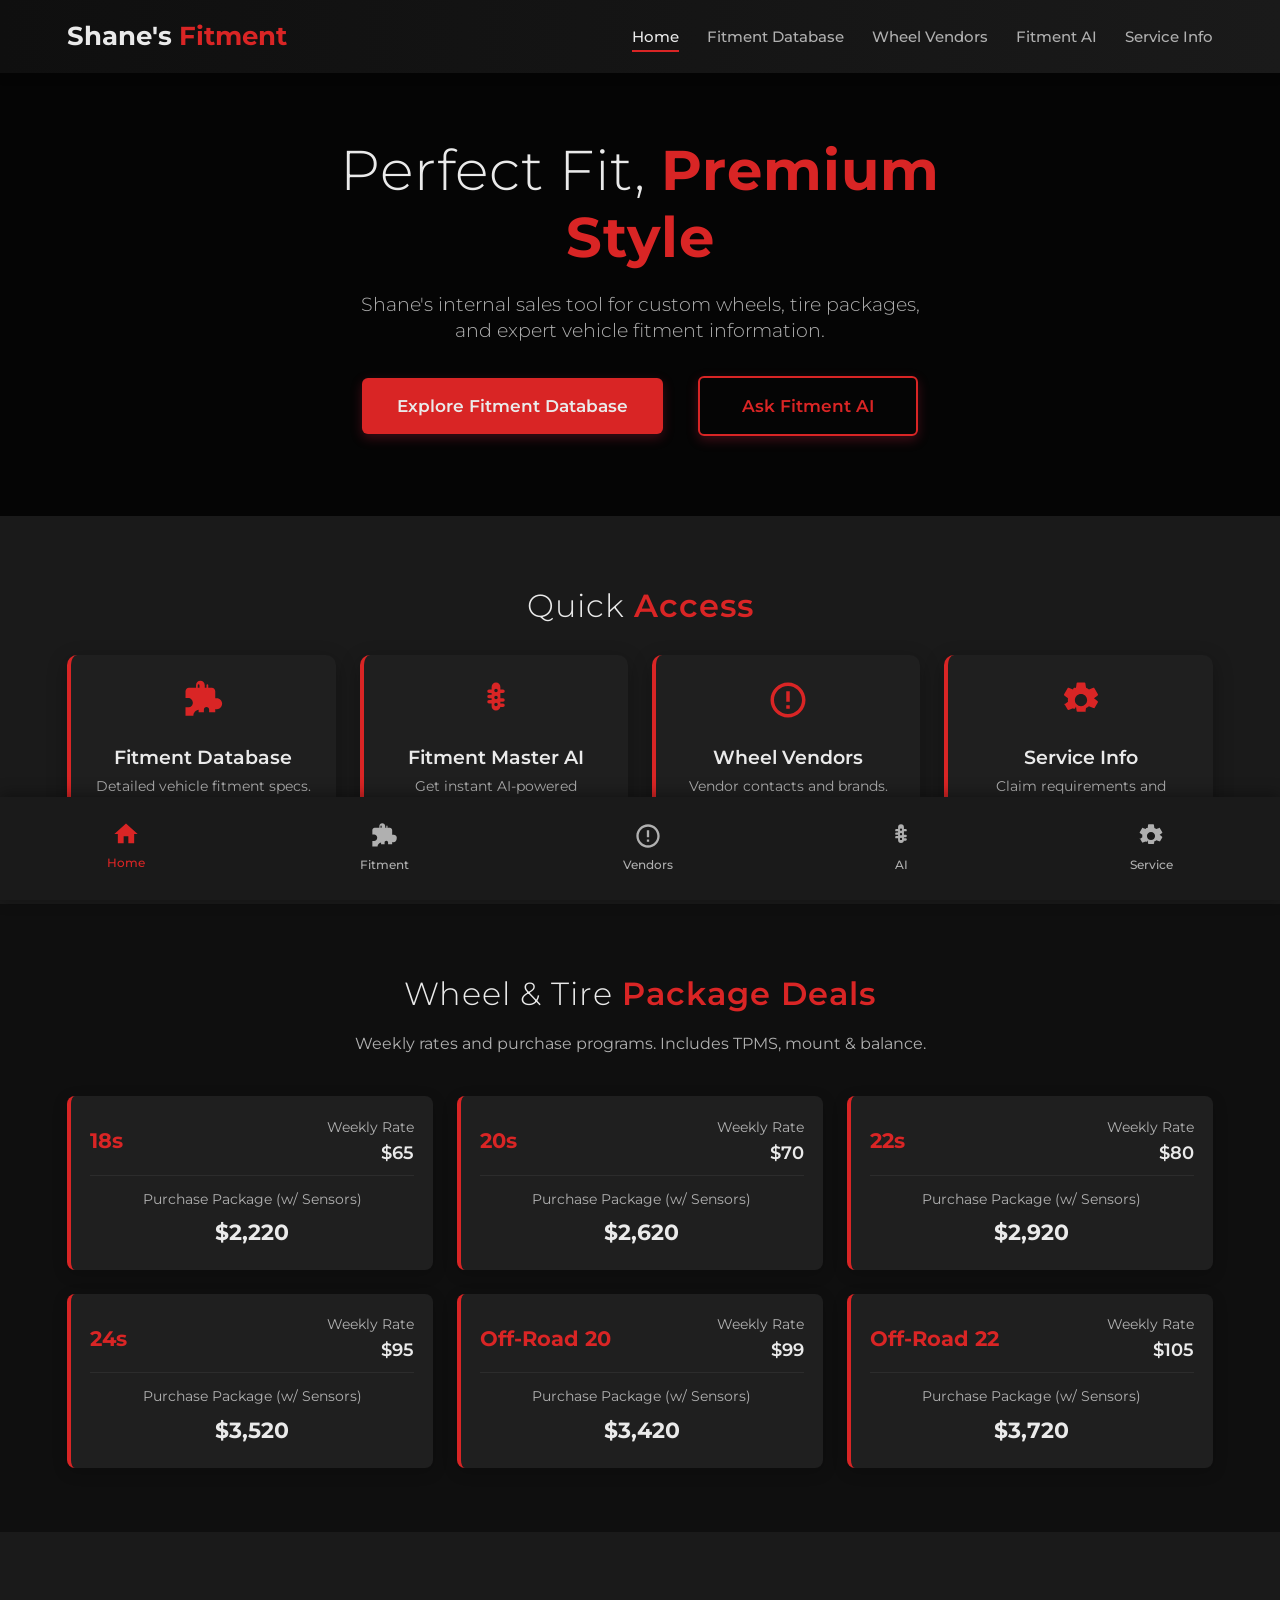
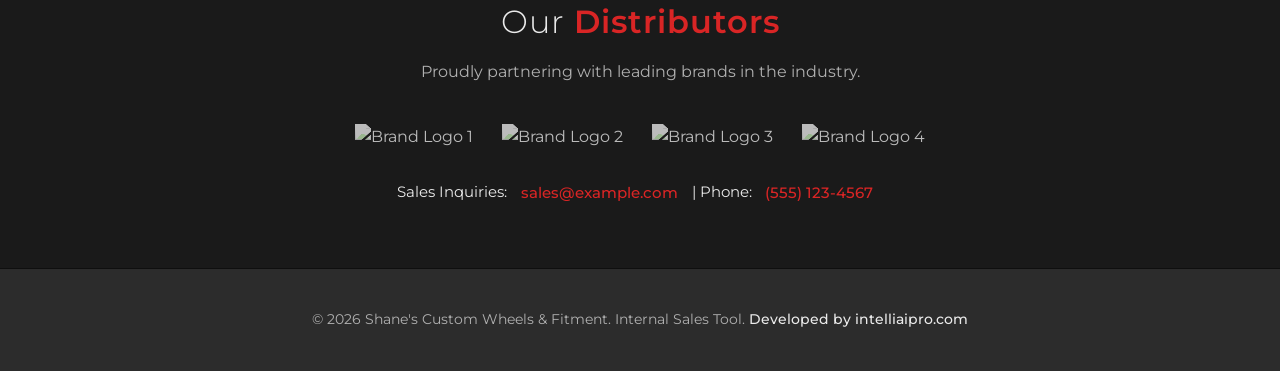
==== commit bbba578d: "Update index.html" ====
--- a/index.html
+++ b/index.html
@@ -2,7 +2,7 @@
 <html lang="en">
 <head>
     <meta charset="UTF-8">
-    <meta name="viewport" content="width=device-width, initial-scale=1.0">
+    <meta name="viewport" content="width=device-width, initial-scale=1.0, user-scalable=no, viewport-fit=cover">
     <title>Shane's Custom Wheels & Fitment</title>
     <meta name="description" content="Internal tool for Shane's sales team. Quick access to wheel and tire fitment data, package deals, and distributor information.">
     <link href="https://fonts.googleapis.com/css2?family=Montserrat:wght@300;400;500;600;700&display=swap" rel="stylesheet">
@@ -39,6 +39,8 @@
     line-height: 1.6;
     font-size: 18px;
     padding-bottom: 90px;
+    min-height: 100vh;
+    overflow-x: hidden;
 }
 
 .container {
@@ -89,16 +91,27 @@
 
 /* Enhanced Mobile Bottom Navigation */
 .mobile-bottom-nav {
-    position: fixed;
-    bottom: 0;
-    left: 0;
-    right: 0;
-    background-color: var(--black-secondary);
+    position: fixed !important;
+    bottom: 0 !important;
+    left: 0 !important;
+    right: 0 !important;
+    background-color: var(--black-secondary) !important;
     box-shadow: 0 -2px 15px rgba(0,0,0,0.4);
-    display: flex;
+    display: flex !important;
     justify-content: space-around;
     padding: 0.8rem 0;
-    z-index: 1000;
+    z-index: 1000 !important;
+    width: 100% !important;
+}
+
+/* Force mobile nav on smaller screens */
+@media (max-width: 1023px) {
+    .mobile-bottom-nav {
+        display: flex !important;
+    }
+    .app-nav {
+        display: none !important;
+    }
 }
 .mobile-bottom-nav a {
     flex-grow: 1;
@@ -830,8 +843,41 @@
     font-weight: 500; 
 }
 
-/* --- Desktop Overrides (min-width: 768px) --- */
-@media (min-width: 768px) {
+/* --- Tablet/Medium Screen Adjustments (768px to 1023px) --- */
+@media (min-width: 768px) and (max-width: 1023px) {
+    body {
+        font-size: 17px;
+    }
+    .hero-title { 
+        font-size: calc(var(--spacing-unit) * 2.8); 
+    }
+    .hero-subtitle { 
+        font-size: calc(var(--spacing-unit) * 1.15); 
+    }
+    .home-cards-container { 
+        grid-template-columns: repeat(auto-fit, minmax(200px, 1fr)); 
+        gap: calc(var(--spacing-unit) * 1.3); 
+    }
+    .package-deals-container {
+        grid-template-columns: repeat(auto-fit, minmax(250px, 1fr));
+        gap: calc(var(--spacing-unit) * 1.3);
+    }
+    .vendor-cards-container {
+        grid-template-columns: repeat(auto-fit, minmax(300px, 1fr));
+        gap: calc(var(--spacing-unit) * 1.3);
+    }
+    .manufacturer-cards-container {
+        grid-template-columns: repeat(auto-fit, minmax(250px, 1fr)); 
+        gap: calc(var(--spacing-unit) * 1.3);
+    }
+    .fitment-table-container {
+        grid-template-columns: repeat(auto-fill, minmax(350px, 1fr));
+        gap: calc(var(--spacing-unit) * 1.3);
+    }
+}
+
+/* --- Desktop Overrides (min-width: 1024px) --- */
+@media (min-width: 1024px) {
     body {
         padding-bottom: 0; 
         font-size: 16px;
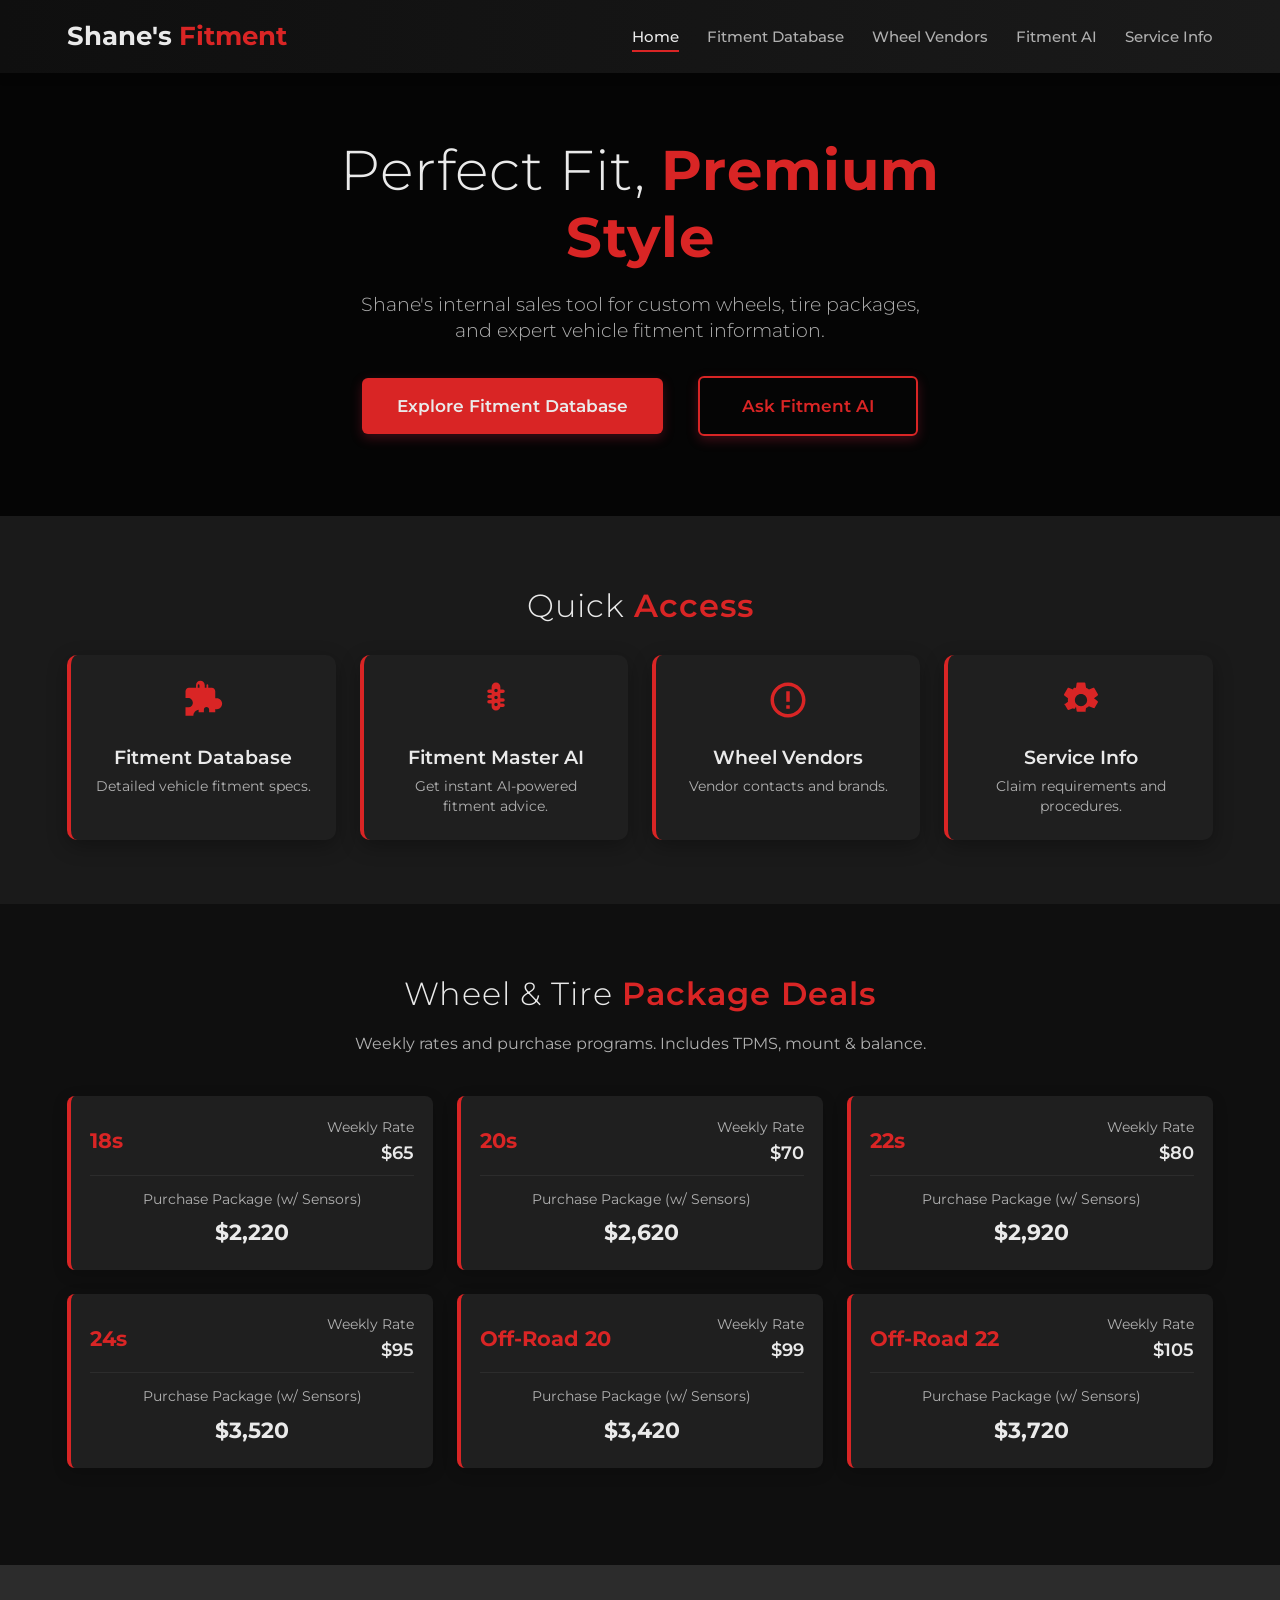
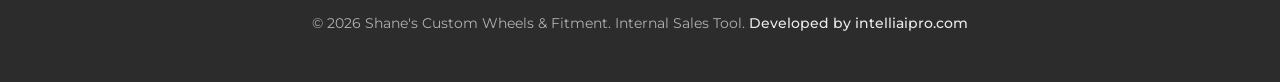
==== commit a638ba22: "Update index.html" ====
--- a/index.html
+++ b/index.html
@@ -38,7 +38,7 @@
     font-family: 'Montserrat', 'Segoe UI', sans-serif;
     line-height: 1.6;
     font-size: 18px;
-    padding-bottom: 90px;
+    padding-bottom: 120px; /* Increased for bigger nav */
     min-height: 100vh;
     overflow-x: hidden;
 }
@@ -108,6 +108,14 @@
 @media (max-width: 1023px) {
     .mobile-bottom-nav {
         display: flex !important;
+        padding: 1.4rem 0.5rem 1.8rem 0.5rem !important; /* Even bigger on mobile */
+    }
+    .mobile-bottom-nav a {
+        min-height: 80px !important; /* Bigger touch targets */
+    }
+    .mobile-bottom-nav a svg {
+        width: 36px !important; /* Even bigger icons on phones */
+        height: 36px !important;
     }
     .app-nav {
         display: none !important;
@@ -789,54 +797,16 @@
     box-shadow: 0 4px 15px rgba(0,0,0,0.2);
 }
 
-.distributor-logos {
-    display: flex; 
-    flex-wrap: wrap; 
-    justify-content: center;
-    align-items: center; 
-    gap: calc(var(--spacing-unit) * 1.8);
-    margin-top: calc(var(--spacing-unit) * 2);
-}
-.distributor-logos img {
-    max-height: 50px;
-    max-width: 130px;
-    filter: grayscale(70%) brightness(160%); 
-    opacity: 0.7;
-    transition: filter 0.3s ease, opacity 0.3s ease, transform 0.3s ease;
-}
-.distributor-logos img:hover { 
-    filter: grayscale(0%) brightness(100%); 
-    opacity: 1;
-    transform: scale(1.05);
-}
-.distributor-contact {
-    text-align: center; 
-    margin-top: calc(var(--spacing-unit) * 2);
-    font-size: calc(var(--spacing-unit) * 0.95);
-    line-height: 1.5;
-}
-.distributor-contact a { 
-    color: var(--accent-red); 
-    text-decoration: none; 
-    font-weight: 500; 
-    padding: calc(var(--spacing-unit) * 0.3) calc(var(--spacing-unit) * 0.6);
-    border-radius: 4px;
-    transition: background-color 0.3s ease;
-}
-.distributor-contact a:hover { 
-    text-decoration: underline;
-    background-color: rgba(217, 37, 37, 0.1);
-}
-
 /* Footer */
 footer {
     background-color: var(--black-tertiary); 
     color: var(--text-secondary);
-    padding: calc(var(--spacing-unit) * 2.5) 0;
+    padding: calc(var(--spacing-unit) * 3) 0; /* Increased padding since no distributor section */
     text-align: center;
     font-size: 0.9rem;
     border-top: 1px solid var(--black-primary);
     line-height: 1.5;
+    margin-top: calc(var(--spacing-unit) * 2); /* Add some top margin */
 }
 footer strong { 
     color: var(--text-primary); 
@@ -847,6 +817,7 @@
 @media (min-width: 768px) and (max-width: 1023px) {
     body {
         font-size: 17px;
+        padding-bottom: 130px; /* Account for bigger nav */
     }
     .hero-title { 
         font-size: calc(var(--spacing-unit) * 2.8); 
@@ -883,10 +854,10 @@
         font-size: 16px;
     }
     .mobile-bottom-nav {
-        display: none; 
+        display: none !important; 
     }
     .app-nav {
-        display: block; 
+        display: block !important; 
     }
     .nav-links a { 
         font-size: calc(var(--spacing-unit) * 0.95); 
@@ -1128,22 +1099,6 @@
                 </div>
             </div>
         </section>
-
-        <section class="home-section" id="distributor-info-section">
-            <div class="container">
-                <h2 class="home-section-title">Our <span>Distributors</span></h2>
-                <p class="home-section-subtitle">Proudly partnering with leading brands in the industry.</p>
-                <div class="distributor-logos">
-                    <img src="https://via.placeholder.com/120x45/333333/FFFFFF?text=Brand+1" alt="Brand Logo 1">
-                    <img src="https://via.placeholder.com/120x45/333333/FFFFFF?text=Brand+2" alt="Brand Logo 2">
-                    <img src="https://via.placeholder.com/120x45/333333/FFFFFF?text=Brand+3" alt="Brand Logo 3">
-                    <img src="https://via.placeholder.com/120x45/333333/FFFFFF?text=Brand+4" alt="Brand Logo 4">
-                </div>
-                <div class="distributor-contact">
-                    <p>Sales Inquiries: <a href="mailto:sales@example.com">sales@example.com</a> | Phone: <a href="tel:5551234567">(555) 123-4567</a></p>
-                </div>
-            </div>
-        </section>
     </div>
 
     <!-- Fitment AI Page Content -->
